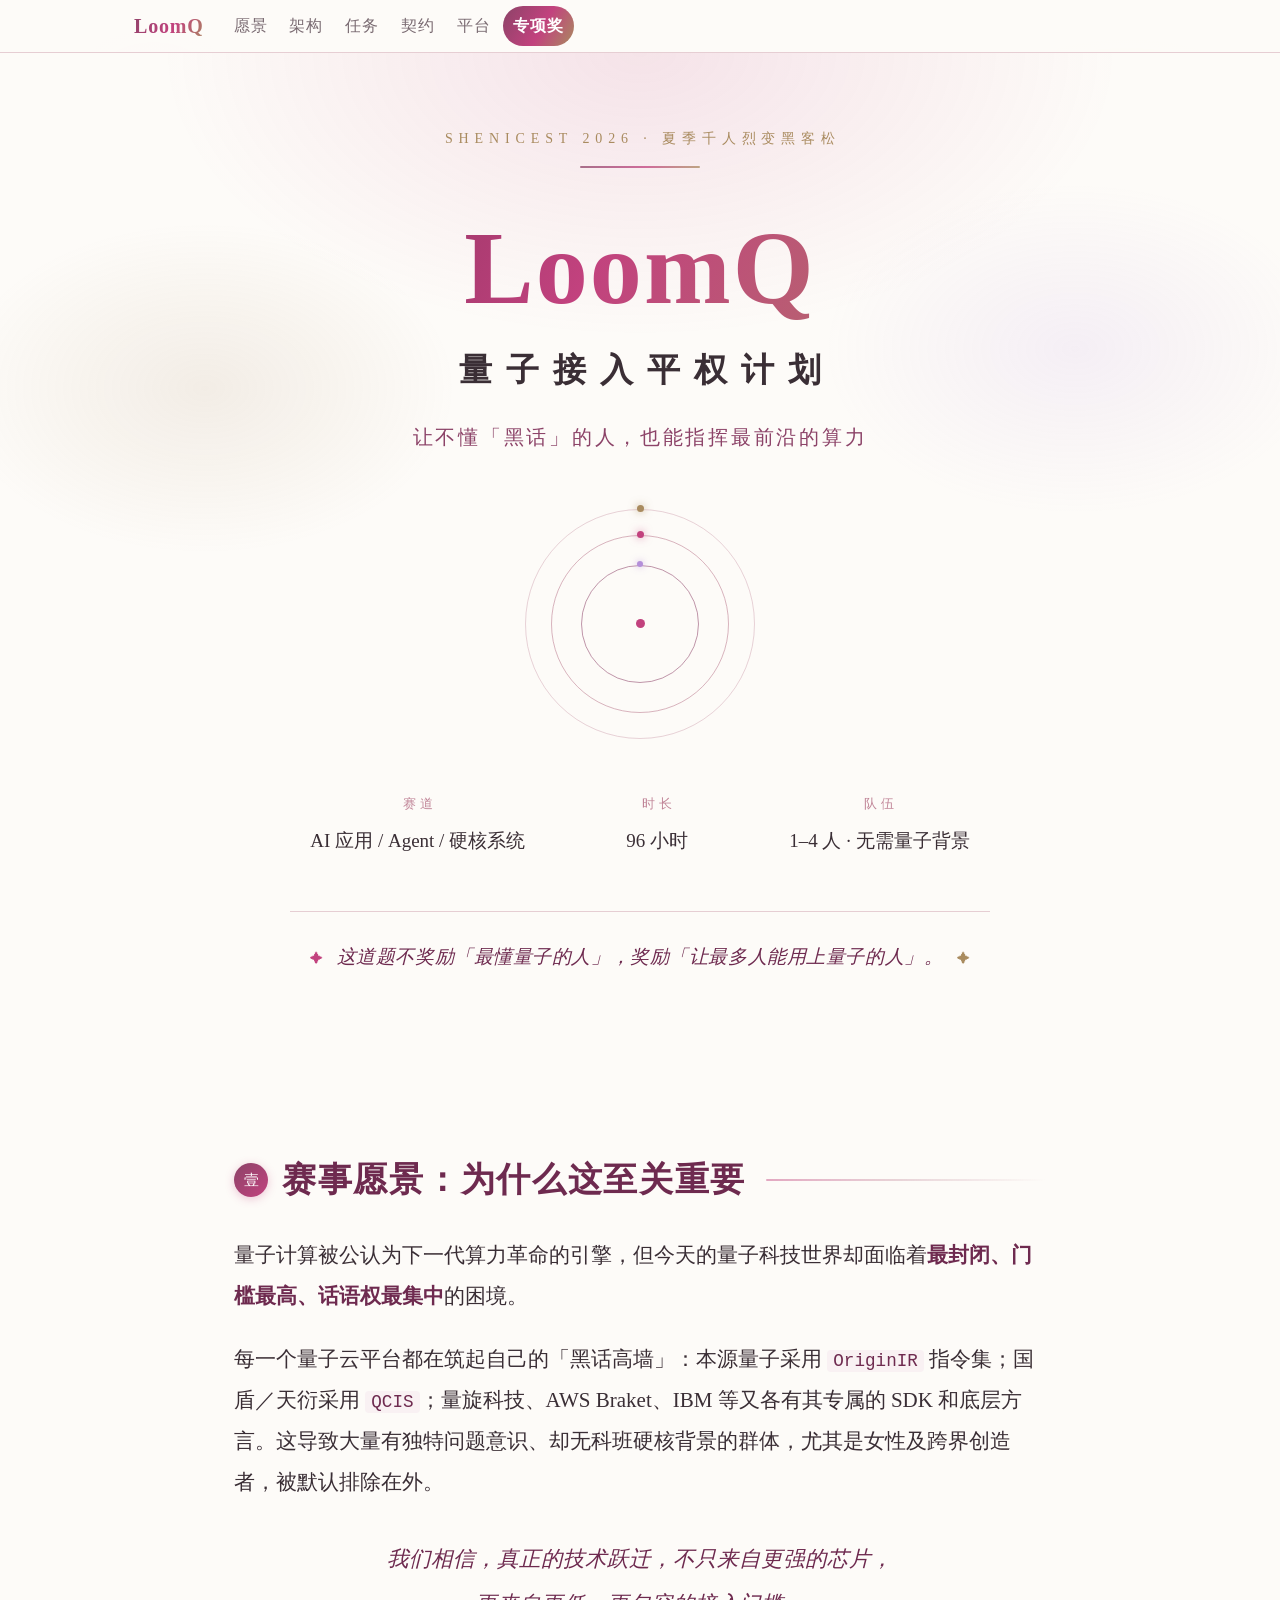
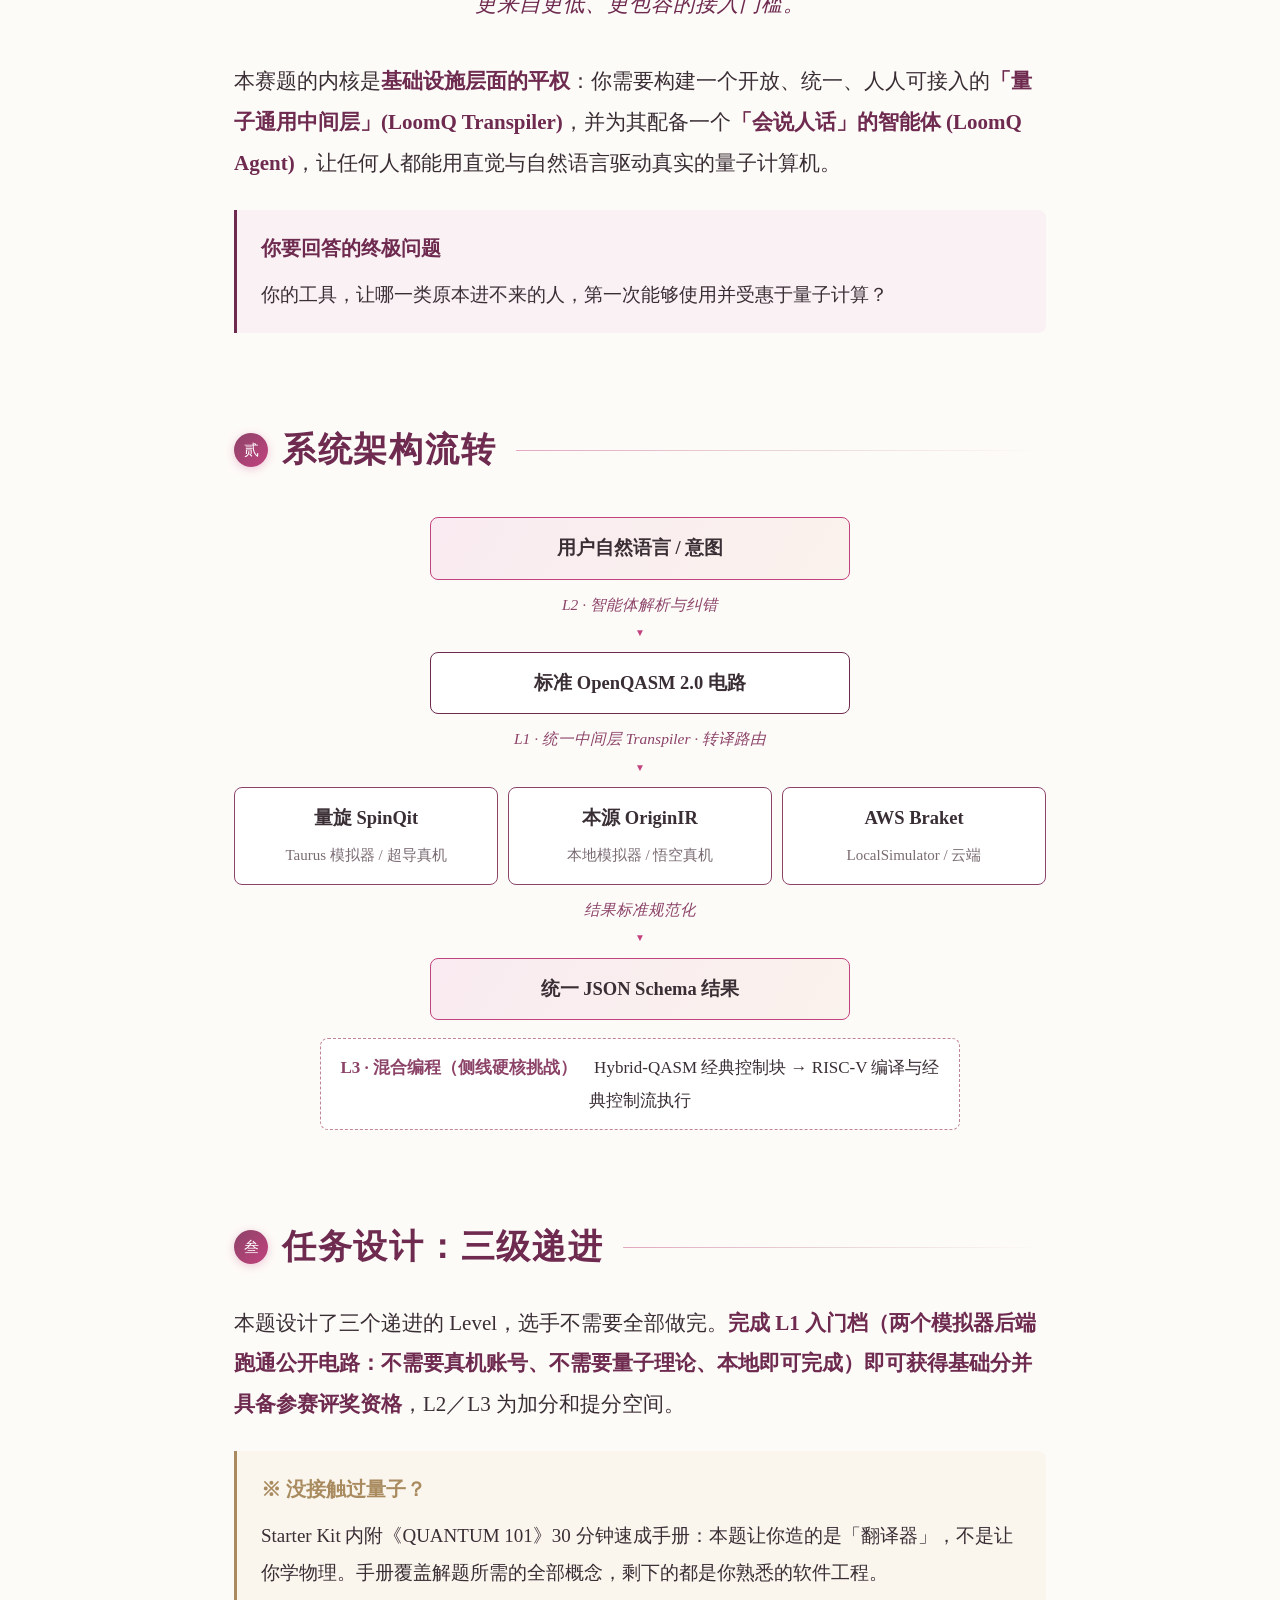
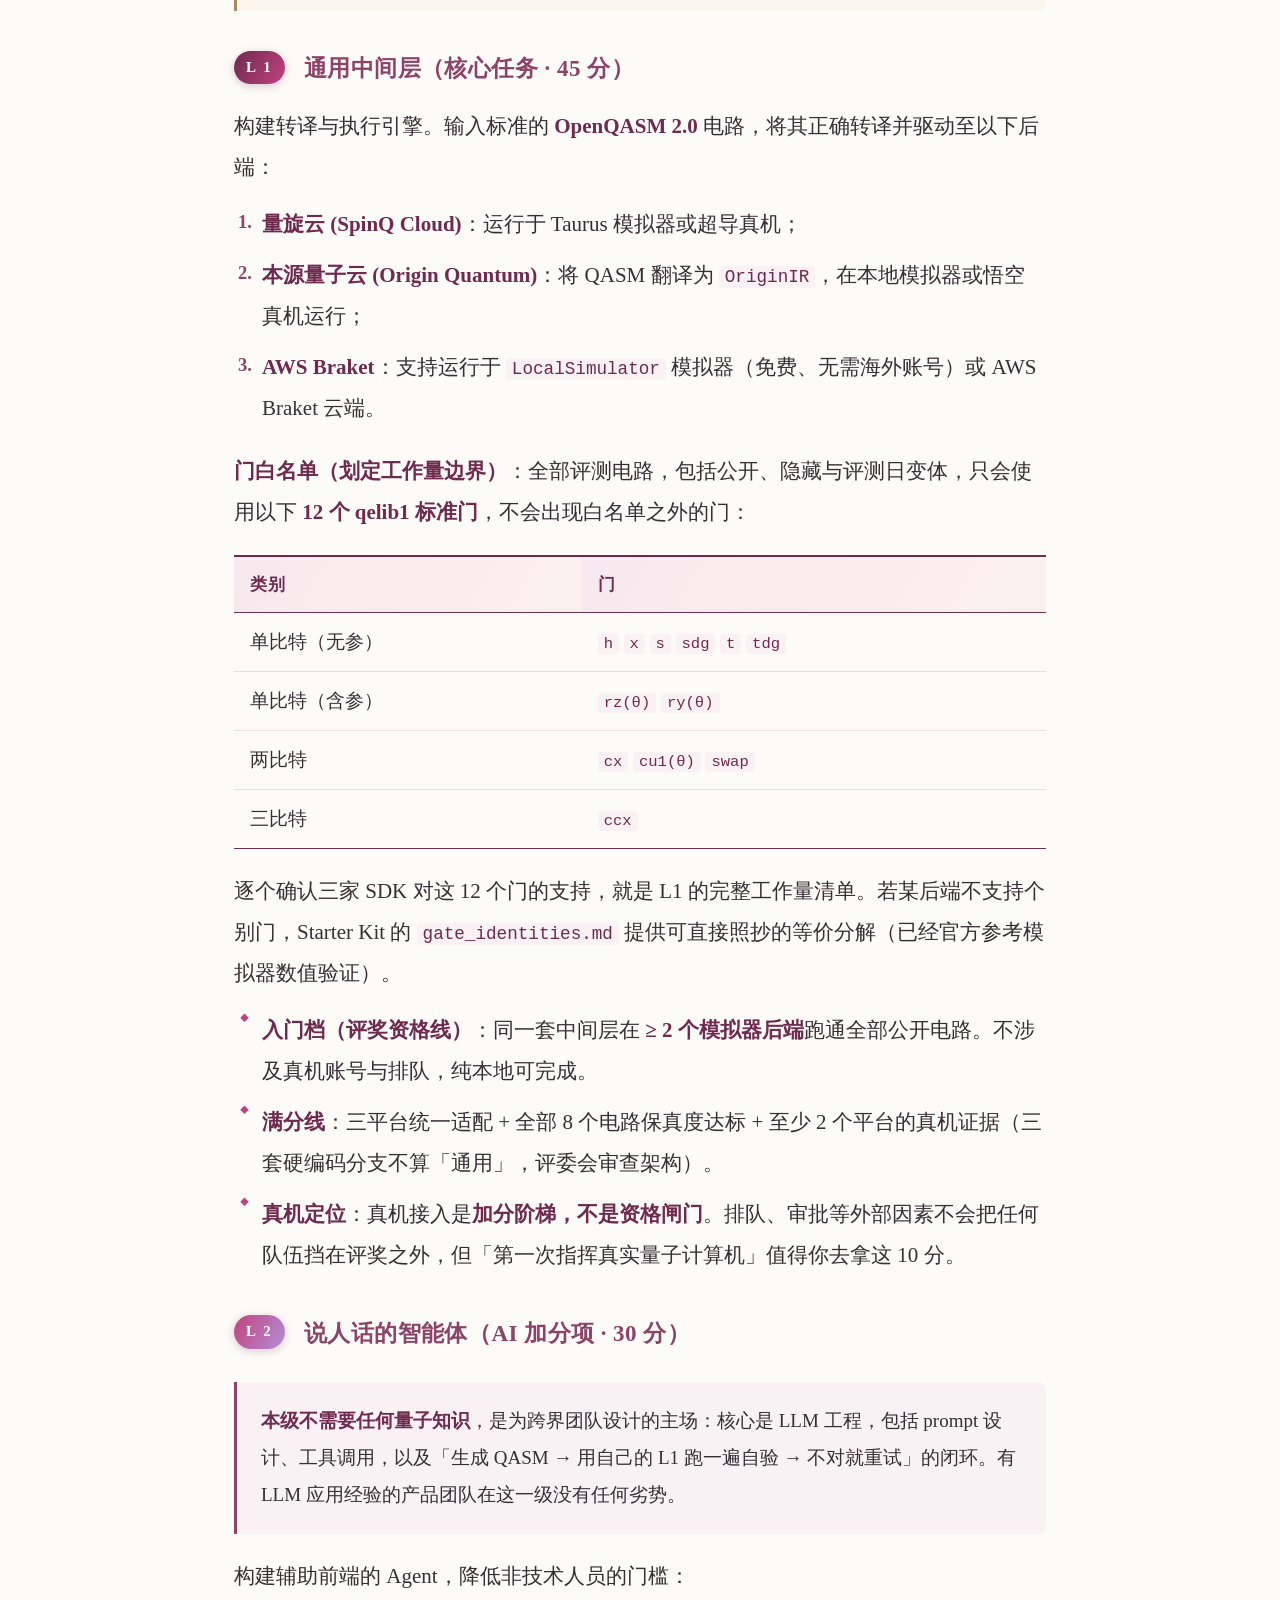
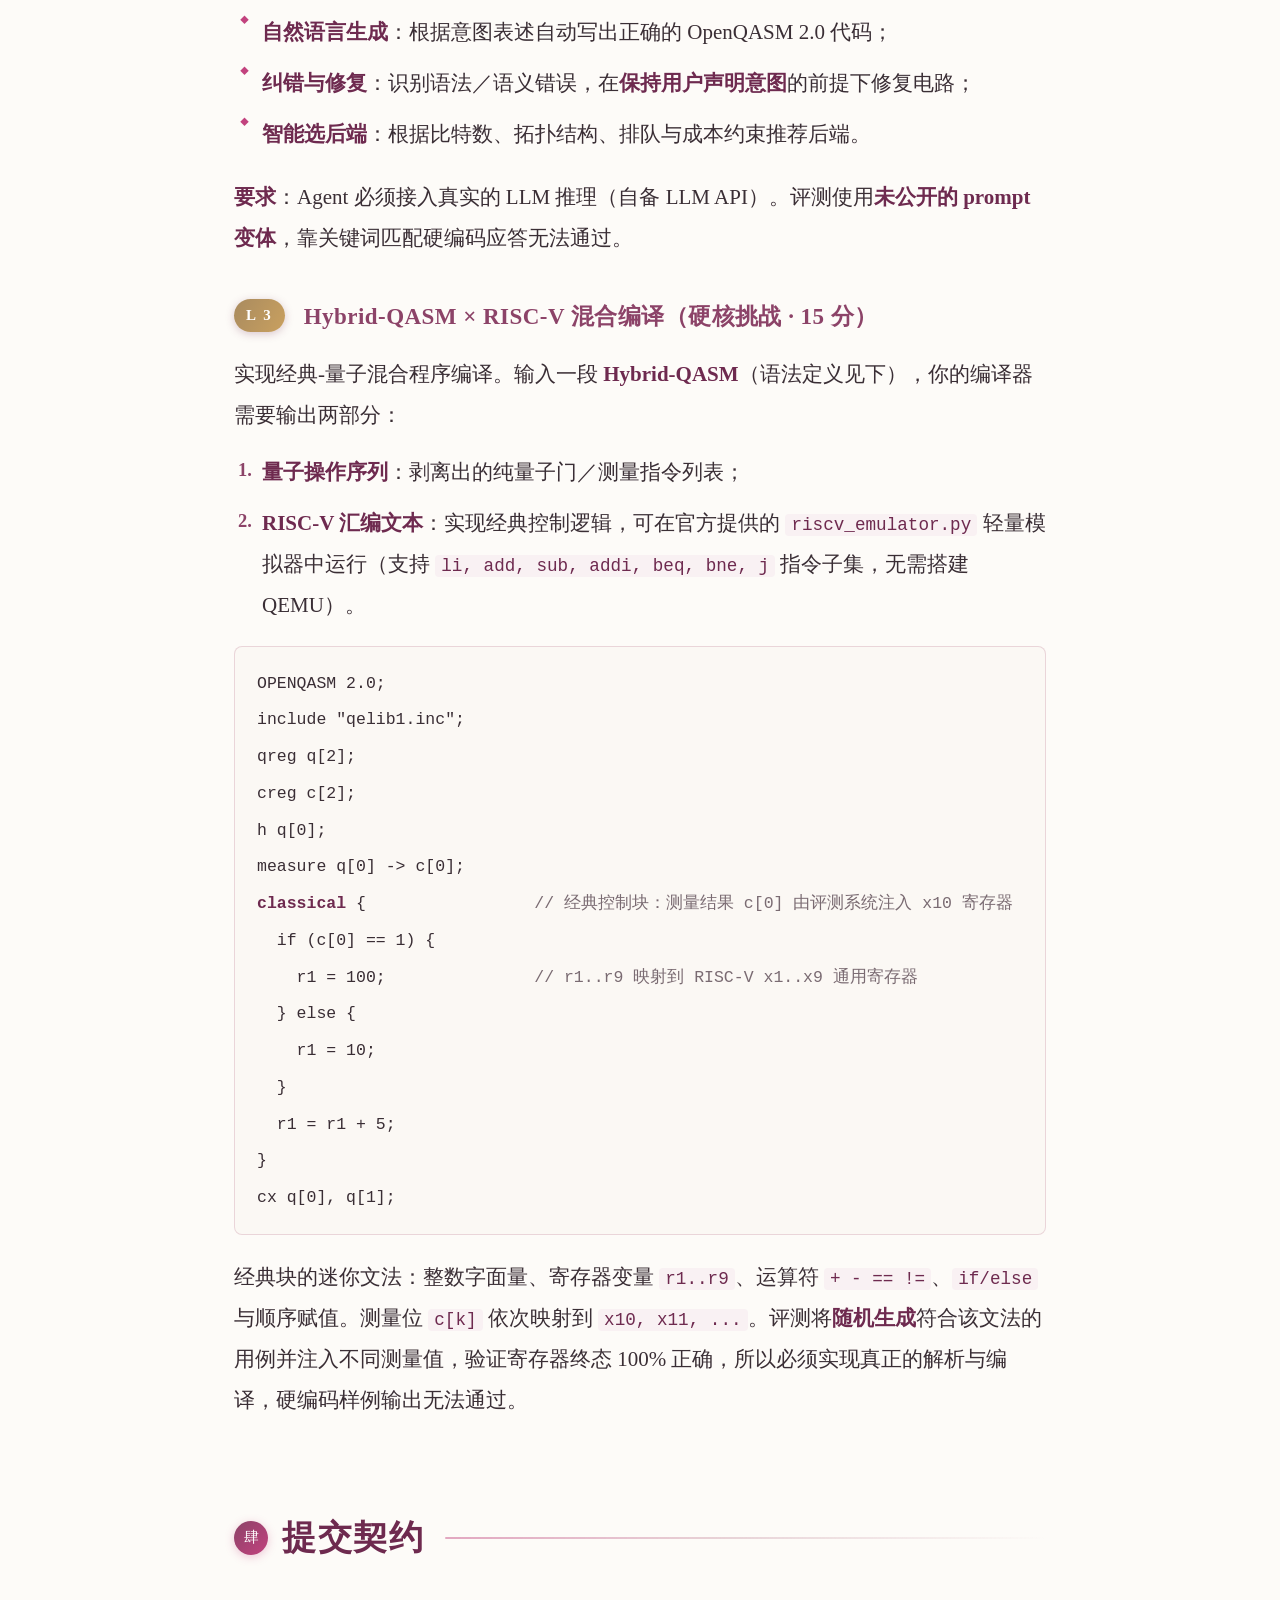
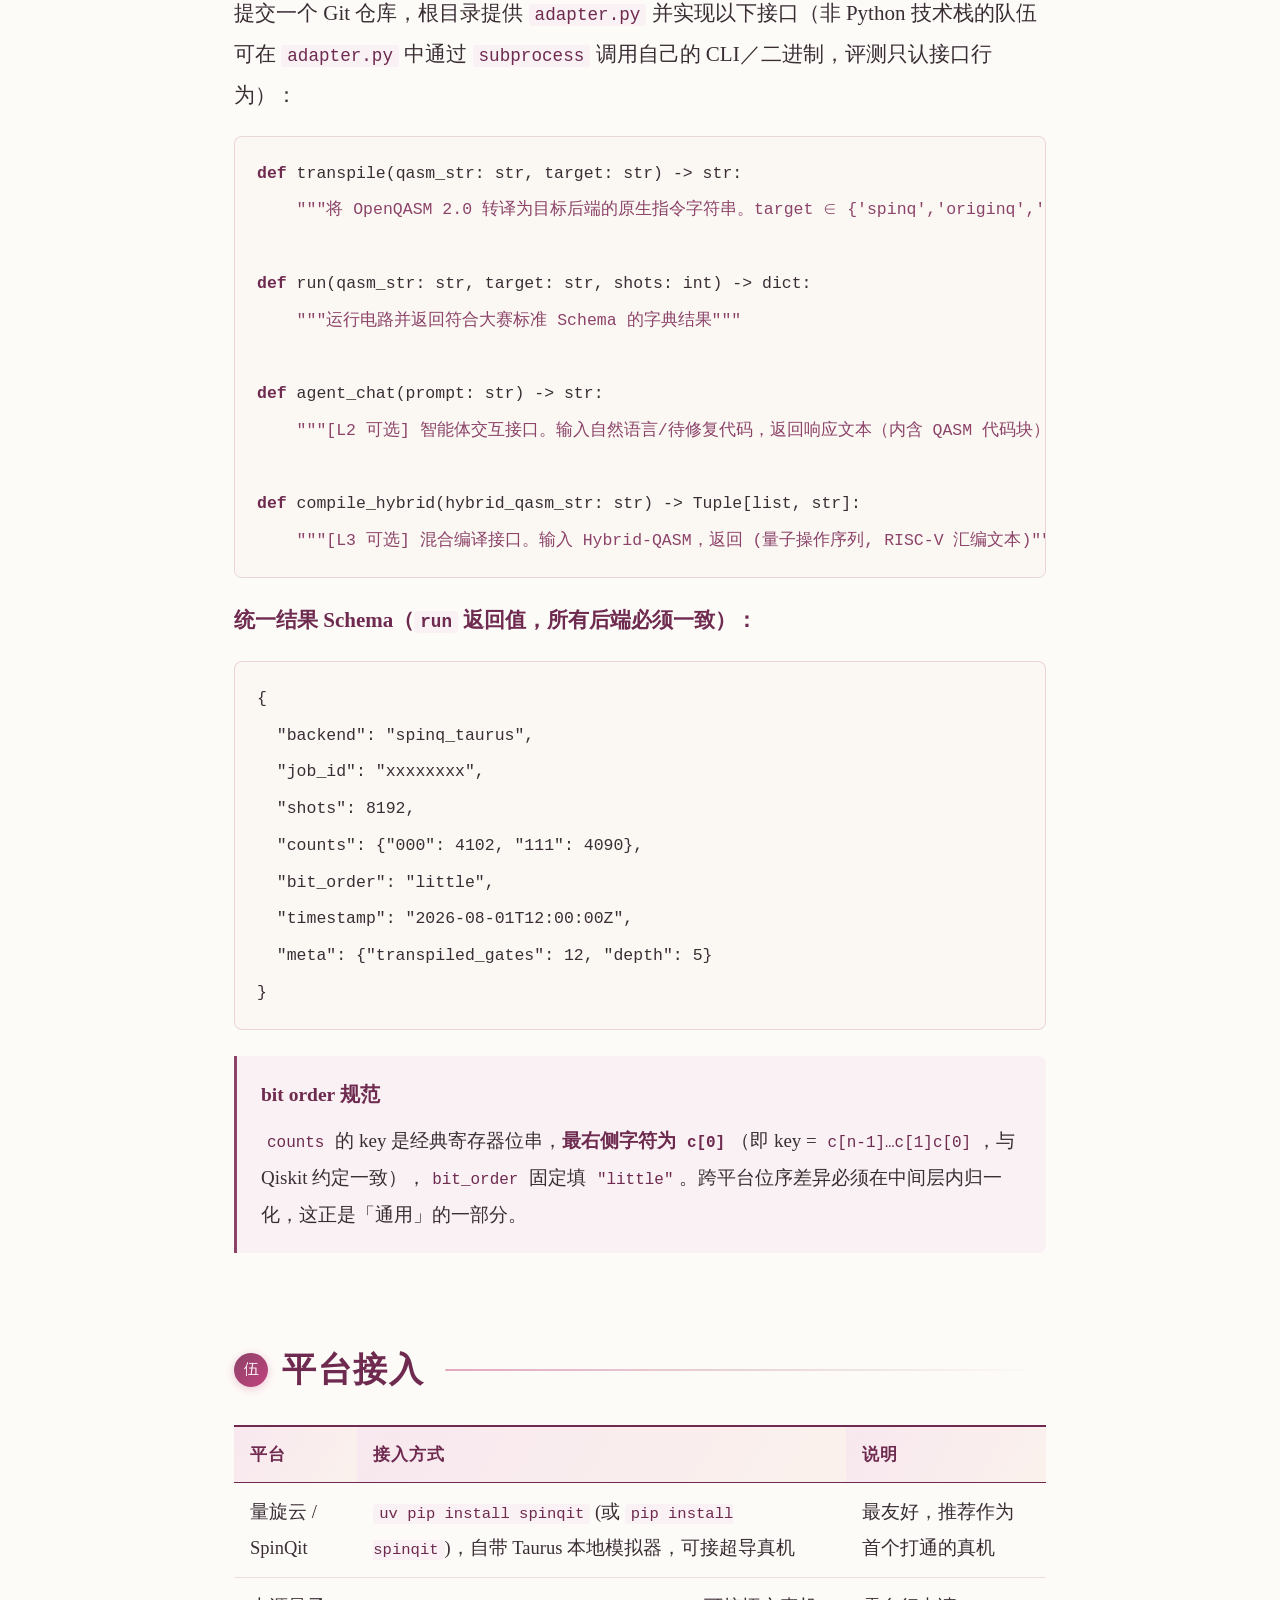
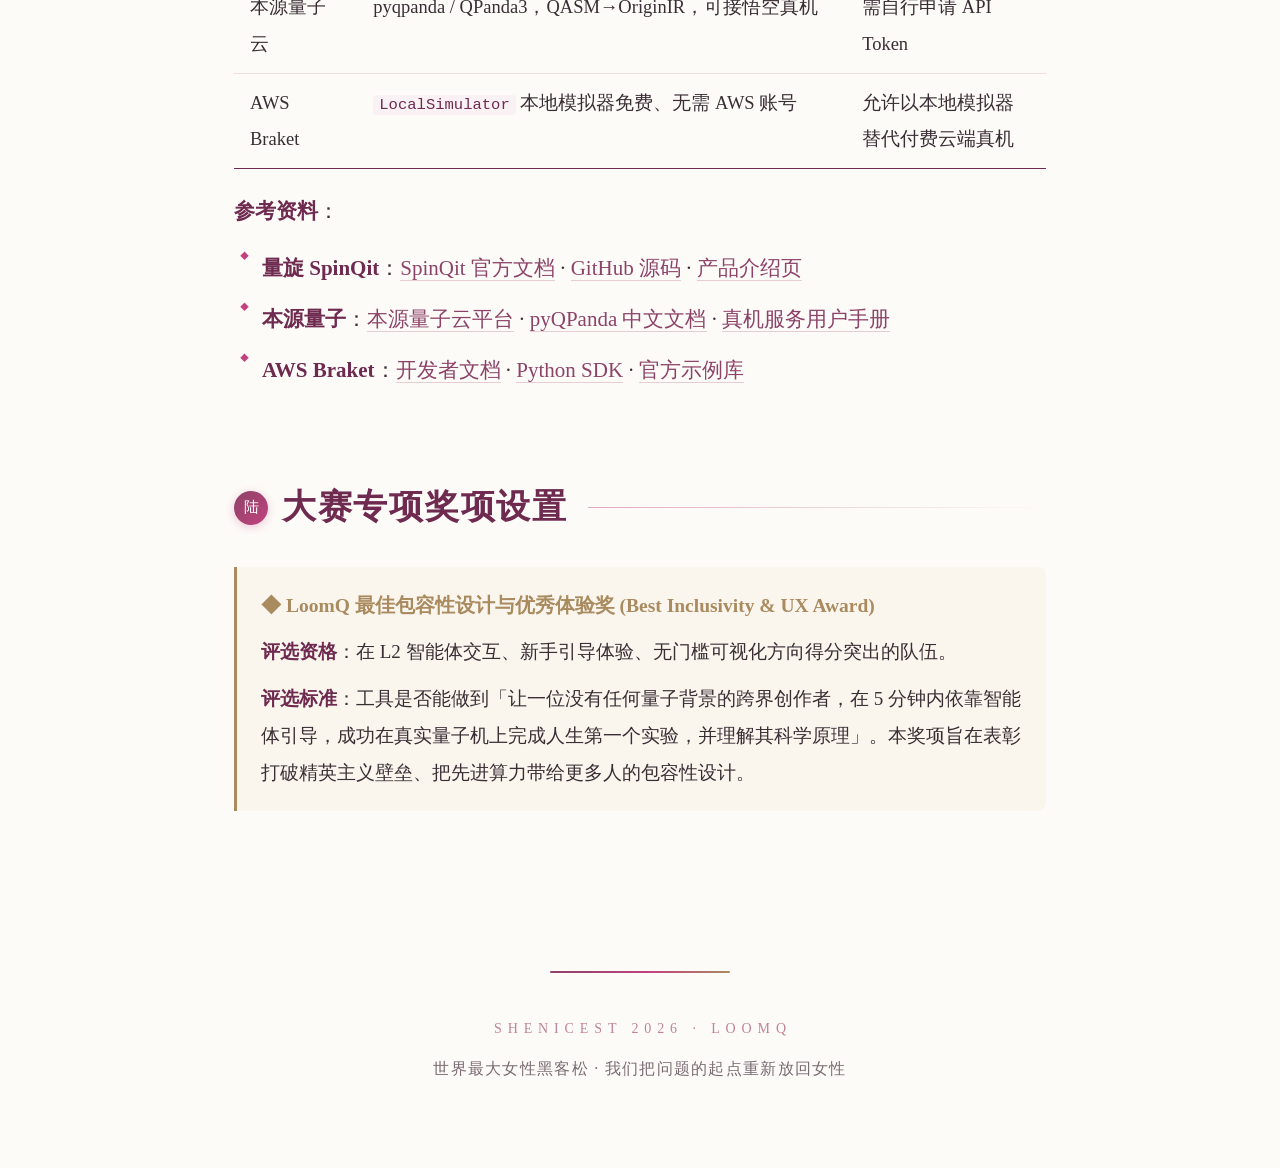
==== LoomQ-赛题.html @ de99be7e "Release LoomQ-织码女巫-2026" ====
<!DOCTYPE html>
<html lang="zh-CN">
<head>
<meta charset="UTF-8">
<meta name="viewport" content="width=device-width, initial-scale=1.0">
<title>LoomQ · 量子接入平权计划 — SheNicest 2026 赛题</title>
<meta name="description" content="让不懂「黑话」的人，也能指挥最前沿的算力。SheNicest 2026 夏季千人烈变黑客松正式赛题。">
<style>
/* ============ 色板与基础 ============ */
:root{
  --plum:#6E2A4F; --plum2:#8C4368; --rose:#C08497; --rose-soft:#E3C6CE;
  --fuchsia:#C2427E; --peach:#F6C6B4; --lav:#B48FD9;
  --grad:linear-gradient(120deg,#8C4368,#C2427E 55%,#A98B5F);
  --blush:#F9F1F3; --cream:#FBF8F4; --paper:#FDFBF8;
  --ink:#3A2E35; --ink-soft:#7A6B72; --gold:#A98B5F;
  --hairline:rgba(192,132,151,.38);
  --serif-display:"Didot","Bodoni 72","Songti SC","STSong","SimSun",serif;
  --serif-body:"Songti SC","STSong","Source Han Serif SC","Noto Serif SC","SimSun",serif;
  --mono:"Menlo","SF Mono","Consolas",monospace;
}
*{margin:0;padding:0;box-sizing:border-box}
body::before{
  content:"";position:fixed;inset:0;z-index:-1;pointer-events:none;
  background:
    radial-gradient(42% 34% at 12% 8%, rgba(194,66,126,.07), transparent 70%),
    radial-gradient(38% 30% at 88% 14%, rgba(169,139,95,.09), transparent 70%),
    radial-gradient(46% 36% at 86% 80%, rgba(192,132,151,.10), transparent 70%),
    radial-gradient(40% 32% at 8% 88%, rgba(180,143,217,.07), transparent 70%);
}
html{scroll-behavior:smooth;scroll-padding-top:72px}
body{
  background:var(--paper); color:var(--ink);
  font-family:var(--serif-body); font-size:21px; line-height:1.95;
  -webkit-font-smoothing:antialiased;
}
::selection{background:var(--rose-soft);color:var(--plum)}
a{color:var(--plum2);text-decoration:none}
main a{border-bottom:1px solid var(--hairline);transition:color .2s,border-color .2s}
main a:hover{color:var(--fuchsia);border-bottom-color:var(--fuchsia)}
strong{color:var(--plum);font-weight:700}
em{font-style:normal;color:var(--plum2)}

/* ============ 顶部导航 ============ */
.nav{
  position:sticky;top:0;z-index:50;
  background:rgba(253,251,248,.94);
  border-bottom:1px solid var(--hairline);
}
.nav-inner{
  max-width:1060px;margin:0 auto;padding:0 24px;
  display:flex;align-items:center;gap:20px;height:52px;
}
.nav-logo{
  font-family:var(--serif-display);font-weight:700;
  font-size:20px;color:var(--plum);letter-spacing:.04em;flex:none;
  background:var(--grad);-webkit-background-clip:text;background-clip:text;-webkit-text-fill-color:transparent;
}
.nav-links{
  display:flex;gap:2px;overflow-x:auto;scrollbar-width:none;
  -webkit-overflow-scrolling:touch;min-width:0;
}
.nav-links::-webkit-scrollbar{display:none}
.nav-links a{
  flex:none;font-size:16px;color:var(--ink-soft);
  padding:4px 10px;border-radius:99px;letter-spacing:.06em;
  transition:color .25s,background .25s;
}
.nav-links a:hover{color:var(--plum)}
.nav-links a.active{background:var(--grad);color:#fff;font-weight:700}

/* ============ Hero ============ */
.hero{
  text-align:center;
  padding:72px 24px 64px;
  background:
    radial-gradient(ellipse 52% 40% at 50% 0%, rgba(194,66,126,.13), transparent 72%),
    radial-gradient(ellipse 28% 24% at 16% 34%, rgba(169,139,95,.12), transparent 70%),
    radial-gradient(ellipse 28% 24% at 84% 30%, rgba(180,143,217,.11), transparent 70%),
    var(--paper);
}
.eyebrow{
  font-size:14px;letter-spacing:.42em;color:var(--gold);
  text-indent:.42em;
}
.hero-rule{width:120px;height:2px;border-radius:2px;background:var(--grad);margin:14px auto 0;opacity:.75}
.hero h1{
  margin-top:48px;
  font-family:var(--serif-display);
  font-size:clamp(64px,11vw,104px);
  font-weight:700;color:var(--plum);
  letter-spacing:.02em;line-height:1;
  background:linear-gradient(115deg,var(--plum) 8%,var(--fuchsia) 46%,var(--gold) 96%);
  -webkit-background-clip:text;background-clip:text;-webkit-text-fill-color:transparent;
}
.hero-cn{
  margin-top:18px;
  font-size:clamp(25px,5vw,33px);font-weight:700;
  letter-spacing:.42em;text-indent:.42em;color:var(--ink);
}
.hero-tagline{
  margin-top:16px;font-size:19.5px;letter-spacing:.14em;
  color:var(--plum2);
}

/* 轨道纹样 */
.orbital{position:relative;width:230px;height:230px;margin:52px auto 0}
.ring{position:absolute;inset:0;border-radius:50%;border:1px solid}
.ring-1{border-color:rgba(192,132,151,.35)}
.ring-2{inset:26px;border-color:rgba(192,132,151,.6)}
.ring-3{inset:56px;border-color:rgba(140,67,104,.55)}
.core{
  position:absolute;top:50%;left:50%;width:9px;height:9px;margin:-4.5px;
  border-radius:50%;background:var(--fuchsia);
  animation:pulse 3.6s ease-in-out infinite;
}
@keyframes pulse{
  0%,100%{box-shadow:0 0 10px rgba(194,66,126,.45)}
  50%{box-shadow:0 0 26px rgba(194,66,126,.85)}
}
.orbit{position:absolute;inset:0;animation:spin 48s linear infinite}
.orbit-2{inset:26px;animation-duration:34s;animation-direction:reverse}
.orbit-3{inset:56px;animation-duration:22s}
.dot{position:absolute;border-radius:50%}
.orbit .dot{top:-3.5px;left:50%;width:7px;height:7px;margin-left:-3.5px;background:var(--gold);box-shadow:0 0 8px rgba(169,139,95,.7)}
.orbit-2 .dot{background:var(--fuchsia);box-shadow:0 0 8px rgba(194,66,126,.6)}
.orbit-3 .dot{width:6px;height:6px;background:var(--lav);box-shadow:0 0 7px rgba(180,143,217,.7)}
@keyframes spin{to{transform:rotate(360deg)}}

.hero-meta{
  display:flex;justify-content:center;gap:clamp(28px,7vw,72px);
  margin-top:52px;flex-wrap:wrap;
}
.hero-meta div{min-width:120px}
.hero-meta dt{font-size:13px;letter-spacing:.32em;text-indent:.32em;color:var(--rose)}
.hero-meta dd{margin-top:6px;font-size:19px;color:var(--ink)}
.hero-quote{
  margin:52px auto 0;max-width:700px;
  padding-top:26px;border-top:1px solid var(--hairline);
  font-size:19px;color:var(--plum);font-style:italic;letter-spacing:.03em;
}
.hero-quote::before{content:"✦　";color:var(--fuchsia);font-style:normal;font-size:13px}
.hero-quote::after{content:"　✦";color:var(--gold);font-style:normal;font-size:13px}

/* ============ 版心与章节 ============ */
.page{max-width:860px;margin:0 auto;padding:24px 24px 96px}
section{margin-top:84px}
.sec-head{display:flex;align-items:center;gap:14px}
.sec-num{
  font-family:var(--serif-display);font-size:15px;color:#fff;
  flex:none;width:34px;height:34px;border-radius:50%;
  display:inline-flex;align-items:center;justify-content:center;
  background:linear-gradient(135deg,var(--plum2),var(--fuchsia));
  box-shadow:0 2px 10px rgba(194,66,126,.28);
}
.sec-head h2{
  font-family:var(--serif-display);font-size:clamp(28px,5.5vw,34px);
  font-weight:700;color:var(--plum);letter-spacing:.05em;
}
.sec-head::after{
  content:"";flex:1;height:1.5px;border-radius:2px;
  background:linear-gradient(90deg,rgba(194,66,126,.45),rgba(192,132,151,.35) 45%,transparent);
  align-self:center;margin-left:6px;
}
section > p{margin-top:22px}
h3{
  margin-top:36px;font-size:23px;color:var(--plum2);
  display:flex;align-items:center;gap:9px;letter-spacing:.02em;
}
h3 .diamond{color:var(--rose);font-size:11px;flex:none}
h3 + p{margin-top:14px}

ul,ol{margin-top:16px;padding-left:2px;list-style:none}
li{position:relative;padding-left:26px;margin-top:10px}
ul li::before{
  content:"◆";position:absolute;left:4px;top:0;
  font-size:9px;color:var(--fuchsia);
}
ol{counter-reset:n}
ol li{counter-increment:n}
ol li::before{
  content:counter(n) ".";position:absolute;left:2px;top:0;
  font-weight:700;color:var(--plum2);font-size:18.5px;
}

.epigraph{
  margin:34px auto;max-width:520px;text-align:center;
  color:var(--plum);font-style:italic;font-size:21.5px;line-height:2.1;
}

/* ============ 组件 ============ */
.callout{
  margin-top:26px;background:var(--blush);
  border-left:3px solid var(--plum);
  border-radius:0 8px 8px 0;
  padding:20px 24px;font-size:19px;
}
.callout.gold{border-left-color:var(--gold);background:#FAF6EE}
.callout.plum2{border-left-color:var(--plum2)}
.callout-title{font-weight:700;color:var(--plum);margin-bottom:8px;font-size:19.5px}
.callout.gold .callout-title{color:var(--gold)}

.tag{
  display:inline-block;background:linear-gradient(120deg,var(--plum),var(--fuchsia));color:#fff;box-shadow:0 2px 8px rgba(110,42,79,.25);
  font-size:15px;font-weight:700;letter-spacing:.14em;
  padding:2px 12px;border-radius:99px;transform:translateY(-2px);
  margin-right:10px;
}
.tag.t2{background:linear-gradient(120deg,var(--fuchsia),var(--lav))}
.tag.t3{background:linear-gradient(120deg,var(--gold),#C9A05F)}

code{
  font-family:var(--mono);font-size:.84em;
  background:var(--blush);color:var(--plum);
  padding:1px 6px;border-radius:4px;
}
pre{
  margin-top:20px;background:var(--cream);
  border:1px solid rgba(192,132,151,.3);border-radius:8px;
  padding:18px 22px;overflow-x:auto;line-height:1.75;
}
pre code{background:none;padding:0;font-size:16.5px;color:var(--ink)}
pre .cm{color:var(--ink-soft)}
pre .kw{color:var(--plum);font-weight:700}
pre .st{color:var(--plum2)}

.tbl-wrap{margin-top:22px;overflow-x:auto}
table{border-collapse:collapse;width:100%;min-width:440px;font-size:18.5px}
th{
  background:linear-gradient(120deg,#F8E8EF,#FAF1EC);color:var(--plum);text-align:left;
  font-size:17px;letter-spacing:.06em;
  padding:11px 16px;
  border-top:2px solid var(--plum);border-bottom:1px solid var(--plum);
}
td{padding:11px 16px;border-bottom:1px solid rgba(192,132,151,.25);vertical-align:top}
tr:last-child td{border-bottom:1px solid var(--plum)}
tbody tr:hover td,table tr:hover td{background:rgba(194,66,126,.045)}
td.num{text-align:right;font-variant-numeric:tabular-nums;white-space:nowrap}
th.num{text-align:right}

.formula{
  margin:26px auto 0;text-align:center;
  font-family:"Baskerville","Times New Roman",var(--serif-body);
  font-size:20.5px;color:var(--ink);font-style:italic;
  letter-spacing:.02em;
}

/* ============ 架构图 ============ */
.arch{margin-top:34px;display:flex;flex-direction:column;align-items:center;gap:0}
.abox{
  width:min(420px,100%);text-align:center;
  border:1px solid var(--plum);border-radius:8px;
  padding:12px 16px;font-size:18.5px;font-weight:700;color:var(--ink);
  background:#fff;
}
.abox.fill{background:linear-gradient(120deg,#F9EBF1,#FAF2EC);border-color:var(--fuchsia)}
.arrow{
  padding:10px 0;text-align:center;
  font-size:15.5px;color:var(--plum2);font-style:italic;
}
.arrow::after{content:"▼";display:block;color:var(--fuchsia);font-size:10px;margin-top:3px;font-style:normal}
.arch-row{display:flex;gap:10px;width:100%;justify-content:center;flex-wrap:wrap}
.arch-row .abox{flex:1;min-width:170px;width:auto;border-color:var(--plum2);font-weight:400}
.arch-row .abox b{display:block;font-weight:700}
.arch-row .abox small{color:var(--ink-soft);font-size:15px}
.abox.dashed{
  width:min(640px,100%);margin-top:18px;
  border:1px dashed var(--rose);font-weight:400;font-size:17px;
}
.abox.dashed b{color:var(--plum2)}

/* ============ 页脚 ============ */
footer{
  text-align:center;padding:64px 24px 84px;
  border-top:none;
}
footer::before{
  content:"";display:block;width:180px;height:2.5px;border-radius:3px;
  background:var(--grad);margin:0 auto 42px;
}
footer .eyebrow{color:var(--rose)}
footer p{margin-top:10px;font-size:16px;color:var(--ink-soft);letter-spacing:.08em}

/* ============ 滚动淡入 ============ */
.reveal{opacity:0;transform:translateY(14px);transition:opacity .7s ease,transform .7s ease}
.reveal.in{opacity:1;transform:none}

@media (prefers-reduced-motion:reduce){
  .orbit,.orbit-2,.orbit-3{animation:none}
  .reveal{opacity:1;transform:none;transition:none}
  html{scroll-behavior:auto}
}
@media (max-width:560px){
  body{font-size:19.5px}
  .hero{padding:52px 20px 48px}
  .orbital{width:180px;height:180px}
  .ring-2{inset:20px}.ring-3{inset:44px}
  .orbit-2{inset:20px}.orbit-3{inset:44px}
  .page{padding:8px 20px 72px}
  section{margin-top:64px}
  .callout{padding:16px 18px}
  th,td{padding:9px 12px}
}
</style>
</head>
<body>

<nav class="nav">
  <div class="nav-inner">
    <span class="nav-logo">LoomQ</span>
    <div class="nav-links" id="navLinks">
      <a href="#vision">愿景</a>
      <a href="#arch">架构</a>
      <a href="#tasks">任务</a>
      <a href="#contract">契约</a>
      <a href="#support">平台</a>
      <a href="#award">专项奖</a>
    </div>
  </div>
</nav>

<header class="hero">
  <p class="eyebrow">SHENICEST 2026 · 夏季千人烈变黑客松</p>
  <div class="hero-rule"></div>
  <h1>LoomQ</h1>
  <p class="hero-cn">量子接入平权计划</p>
  <p class="hero-tagline">让不懂「黑话」的人，也能指挥最前沿的算力</p>

  <div class="orbital" aria-hidden="true">
    <div class="ring ring-1"></div>
    <div class="ring ring-2"></div>
    <div class="ring ring-3"></div>
    <div class="orbit"><span class="dot"></span></div>
    <div class="orbit orbit-2"><span class="dot"></span></div>
    <div class="orbit orbit-3"><span class="dot"></span></div>
    <div class="core"></div>
  </div>

  <dl class="hero-meta">
    <div><dt>赛道</dt><dd>AI 应用 / Agent / 硬核系统</dd></div>
    <div><dt>时长</dt><dd>96 小时</dd></div>
    <div><dt>队伍</dt><dd>1–4 人 · 无需量子背景</dd></div>
  </dl>

  <p class="hero-quote">这道题不奖励「最懂量子的人」，奖励「让最多人能用上量子的人」。</p>
</header>

<main class="page">

<!-- 一、愿景 -->
<section id="vision" class="reveal">
  <div class="sec-head"><span class="sec-num">壹</span><h2>赛事愿景：为什么这至关重要</h2></div>
  <p>量子计算被公认为下一代算力革命的引擎，但今天的量子科技世界却面临着<strong>最封闭、门槛最高、话语权最集中</strong>的困境。</p>
  <p>每一个量子云平台都在筑起自己的「黑话高墙」：本源量子采用 <code>OriginIR</code> 指令集；国盾／天衍采用 <code>QCIS</code>；量旋科技、AWS Braket、IBM 等又各有其专属的 SDK 和底层方言。这导致大量有独特问题意识、却无科班硬核背景的群体，尤其是女性及跨界创造者，被默认排除在外。</p>
  <p class="epigraph">我们相信，真正的技术跃迁，不只来自更强的芯片，<br>更来自更低、更包容的接入门槛。</p>
  <p>本赛题的内核是<strong>基础设施层面的平权</strong>：你需要构建一个开放、统一、人人可接入的<strong>「量子通用中间层」(LoomQ Transpiler)</strong>，并为其配备一个<strong>「会说人话」的智能体 (LoomQ Agent)</strong>，让任何人都能用直觉与自然语言驱动真实的量子计算机。</p>
  <div class="callout">
    <p class="callout-title">你要回答的终极问题</p>
    <p>你的工具，让哪一类原本进不来的人，第一次能够使用并受惠于量子计算？</p>
  </div>
</section>

<!-- 二、架构 -->
<section id="arch" class="reveal">
  <div class="sec-head"><span class="sec-num">贰</span><h2>系统架构流转</h2></div>
  <div class="arch">
    <div class="abox fill">用户自然语言 / 意图</div>
    <div class="arrow">L2 · 智能体解析与纠错</div>
    <div class="abox">标准 OpenQASM 2.0 电路</div>
    <div class="arrow">L1 · 统一中间层 Transpiler · 转译路由</div>
    <div class="arch-row">
      <div class="abox"><b>量旋 SpinQit</b><small>Taurus 模拟器 / 超导真机</small></div>
      <div class="abox"><b>本源 OriginIR</b><small>本地模拟器 / 悟空真机</small></div>
      <div class="abox"><b>AWS Braket</b><small>LocalSimulator / 云端</small></div>
    </div>
    <div class="arrow">结果标准规范化</div>
    <div class="abox fill">统一 JSON Schema 结果</div>
    <div class="abox dashed"><b>L3 · 混合编程（侧线硬核挑战）</b>　Hybrid-QASM 经典控制块 → RISC-V 编译与经典控制流执行</div>
  </div>
</section>

<!-- 三、任务 -->
<section id="tasks" class="reveal">
  <div class="sec-head"><span class="sec-num">叁</span><h2>任务设计：三级递进</h2></div>
  <p>本题设计了三个递进的 Level，选手不需要全部做完。<strong>完成 L1 入门档（两个模拟器后端跑通公开电路：不需要真机账号、不需要量子理论、本地即可完成）即可获得基础分并具备参赛评奖资格</strong>，L2／L3 为加分和提分空间。</p>
  <div class="callout gold">
    <p class="callout-title">※ 没接触过量子？</p>
    <p>Starter Kit 内附《QUANTUM 101》30 分钟速成手册：本题让你造的是「翻译器」，不是让你学物理。手册覆盖解题所需的全部概念，剩下的都是你熟悉的软件工程。</p>
  </div>

  <h3><span class="tag">L 1</span>通用中间层（核心任务 · 45 分）</h3>
  <p>构建转译与执行引擎。输入标准的 <strong>OpenQASM 2.0</strong> 电路，将其正确转译并驱动至以下后端：</p>
  <ol>
    <li><strong>量旋云 (SpinQ Cloud)</strong>：运行于 Taurus 模拟器或超导真机；</li>
    <li><strong>本源量子云 (Origin Quantum)</strong>：将 QASM 翻译为 <code>OriginIR</code>，在本地模拟器或悟空真机运行；</li>
    <li><strong>AWS Braket</strong>：支持运行于 <code>LocalSimulator</code> 模拟器（免费、无需海外账号）或 AWS Braket 云端。</li>
  </ol>
  <p><strong>门白名单（划定工作量边界）</strong>：全部评测电路，包括公开、隐藏与评测日变体，只会使用以下 <strong>12 个 qelib1 标准门</strong>，不会出现白名单之外的门：</p>
  <div class="tbl-wrap"><table>
    <tr><th>类别</th><th>门</th></tr>
    <tr><td>单比特（无参）</td><td><code>h</code> <code>x</code> <code>s</code> <code>sdg</code> <code>t</code> <code>tdg</code></td></tr>
    <tr><td>单比特（含参）</td><td><code>rz(θ)</code> <code>ry(θ)</code></td></tr>
    <tr><td>两比特</td><td><code>cx</code> <code>cu1(θ)</code> <code>swap</code></td></tr>
    <tr><td>三比特</td><td><code>ccx</code></td></tr>
  </table></div>
  <p>逐个确认三家 SDK 对这 12 个门的支持，就是 L1 的完整工作量清单。若某后端不支持个别门，Starter Kit 的 <code>gate_identities.md</code> 提供可直接照抄的等价分解（已经官方参考模拟器数值验证）。</p>
  <ul>
    <li><strong>入门档（评奖资格线）</strong>：同一套中间层在 <strong>≥ 2 个模拟器后端</strong>跑通全部公开电路。不涉及真机账号与排队，纯本地可完成。</li>
    <li><strong>满分线</strong>：三平台统一适配 + 全部 8 个电路保真度达标 + 至少 2 个平台的真机证据（三套硬编码分支不算「通用」，评委会审查架构）。</li>
    <li><strong>真机定位</strong>：真机接入是<strong>加分阶梯，不是资格闸门</strong>。排队、审批等外部因素不会把任何队伍挡在评奖之外，但「第一次指挥真实量子计算机」值得你去拿这 10 分。</li>
  </ul>

  <h3><span class="tag t2">L 2</span>说人话的智能体（AI 加分项 · 30 分）</h3>
  <div class="callout plum2">
    <p><strong>本级不需要任何量子知识</strong>，是为跨界团队设计的主场：核心是 LLM 工程，包括 prompt 设计、工具调用，以及「生成 QASM → 用自己的 L1 跑一遍自验 → 不对就重试」的闭环。有 LLM 应用经验的产品团队在这一级没有任何劣势。</p>
  </div>
  <p>构建辅助前端的 Agent，降低非技术人员的门槛：</p>
  <ul>
    <li><strong>自然语言生成</strong>：根据意图表述自动写出正确的 OpenQASM 2.0 代码；</li>
    <li><strong>纠错与修复</strong>：识别语法／语义错误，在<strong>保持用户声明意图</strong>的前提下修复电路；</li>
    <li><strong>智能选后端</strong>：根据比特数、拓扑结构、排队与成本约束推荐后端。</li>
  </ul>
  <p><strong>要求</strong>：Agent 必须接入真实的 LLM 推理（自备 LLM API）。评测使用<strong>未公开的 prompt 变体</strong>，靠关键词匹配硬编码应答无法通过。</p>

  <h3><span class="tag t3">L 3</span>Hybrid-QASM × RISC-V 混合编译（硬核挑战 · 15 分）</h3>
  <p>实现经典-量子混合程序编译。输入一段 <strong>Hybrid-QASM</strong>（语法定义见下），你的编译器需要输出两部分：</p>
  <ol>
    <li><strong>量子操作序列</strong>：剥离出的纯量子门／测量指令列表；</li>
    <li><strong>RISC-V 汇编文本</strong>：实现经典控制逻辑，可在官方提供的 <code>riscv_emulator.py</code> 轻量模拟器中运行（支持 <code>li, add, sub, addi, beq, bne, j</code> 指令子集，无需搭建 QEMU）。</li>
  </ol>
  <pre><code>OPENQASM 2.0;
include "qelib1.inc";
qreg q[2];
creg c[2];
h q[0];
measure q[0] -&gt; c[0];
<span class="kw">classical</span> {                 <span class="cm">// 经典控制块：测量结果 c[0] 由评测系统注入 x10 寄存器</span>
  if (c[0] == 1) {
    r1 = 100;               <span class="cm">// r1..r9 映射到 RISC-V x1..x9 通用寄存器</span>
  } else {
    r1 = 10;
  }
  r1 = r1 + 5;
}
cx q[0], q[1];</code></pre>
  <p>经典块的迷你文法：整数字面量、寄存器变量 <code>r1..r9</code>、运算符 <code>+ - == !=</code>、<code>if/else</code> 与顺序赋值。测量位 <code>c[k]</code> 依次映射到 <code>x10, x11, ...</code>。评测将<strong>随机生成</strong>符合该文法的用例并注入不同测量值，验证寄存器终态 100% 正确，所以必须实现真正的解析与编译，硬编码样例输出无法通过。</p>
</section>

<!-- 四、契约 -->
<section id="contract" class="reveal">
  <div class="sec-head"><span class="sec-num">肆</span><h2>提交契约</h2></div>
  <p>提交一个 Git 仓库，根目录提供 <code>adapter.py</code> 并实现以下接口（非 Python 技术栈的队伍可在 <code>adapter.py</code> 中通过 <code>subprocess</code> 调用自己的 CLI／二进制，评测只认接口行为）：</p>
  <pre><code><span class="kw">def</span> transpile(qasm_str: str, target: str) -&gt; str:
    <span class="st">"""将 OpenQASM 2.0 转译为目标后端的原生指令字符串。target ∈ {'spinq','originq','braket'}"""</span>

<span class="kw">def</span> run(qasm_str: str, target: str, shots: int) -&gt; dict:
    <span class="st">"""运行电路并返回符合大赛标准 Schema 的字典结果"""</span>

<span class="kw">def</span> agent_chat(prompt: str) -&gt; str:
    <span class="st">"""[L2 可选] 智能体交互接口。输入自然语言/待修复代码，返回响应文本（内含 QASM 代码块）"""</span>

<span class="kw">def</span> compile_hybrid(hybrid_qasm_str: str) -&gt; Tuple[list, str]:
    <span class="st">"""[L3 可选] 混合编译接口。输入 Hybrid-QASM，返回 (量子操作序列, RISC-V 汇编文本)"""</span></code></pre>
  <p><strong>统一结果 Schema（<code>run</code> 返回值，所有后端必须一致）：</strong></p>
  <pre><code>{
  "backend": "spinq_taurus",
  "job_id": "xxxxxxxx",
  "shots": 8192,
  "counts": {"000": 4102, "111": 4090},
  "bit_order": "little",
  "timestamp": "2026-08-01T12:00:00Z",
  "meta": {"transpiled_gates": 12, "depth": 5}
}</code></pre>
  <div class="callout plum2">
    <p class="callout-title">bit order 规范</p>
    <p><code>counts</code> 的 key 是经典寄存器位串，<strong>最右侧字符为 <code>c[0]</code></strong>（即 key = <code>c[n-1]…c[1]c[0]</code>，与 Qiskit 约定一致），<code>bit_order</code> 固定填 <code>"little"</code>。跨平台位序差异必须在中间层内归一化，这正是「通用」的一部分。</p>
  </div>
</section>



<!-- 七、保障 -->
<section id="support" class="reveal">
  <div class="sec-head"><span class="sec-num">伍</span><h2>平台接入</h2></div>
  <div class="tbl-wrap"><table>
    <tr><th>平台</th><th>接入方式</th><th>说明</th></tr>
    <tr><td>量旋云 / SpinQit</td><td><code>uv pip install spinqit</code> (或 <code>pip install spinqit</code>)，自带 Taurus 本地模拟器，可接超导真机</td><td>最友好，推荐作为首个打通的真机</td></tr>
    <tr><td>本源量子云</td><td>pyqpanda / QPanda3，QASM→OriginIR，可接悟空真机</td><td>需自行申请 API Token</td></tr>
    <tr><td>AWS Braket</td><td><code>LocalSimulator</code> 本地模拟器免费、无需 AWS 账号</td><td>允许以本地模拟器替代付费云端真机</td></tr>
  </table></div>
  <p><strong>参考资料</strong>：</p>
  <ul>
    <li><strong>量旋 SpinQit</strong>：<a href="https://doc.spinq.cn/doc/spinqit/index.html" target="_blank" rel="noopener">SpinQit 官方文档</a> · <a href="https://github.com/SpinQTech/SpinQit" target="_blank" rel="noopener">GitHub 源码</a> · <a href="https://www.spinq.cn/products-solutions/spinqKit" target="_blank" rel="noopener">产品介绍页</a></li>
    <li><strong>本源量子</strong>：<a href="https://qcloud.originqc.com.cn/zh" target="_blank" rel="noopener">本源量子云平台</a> · <a href="https://pyqpanda-toturial.readthedocs.io/" target="_blank" rel="noopener">pyQPanda 中文文档</a> · <a href="https://qcloud.originqc.com.cn/document/usermanual/rst/Computing_service1.html" target="_blank" rel="noopener">真机服务用户手册</a></li>
    <li><strong>AWS Braket</strong>：<a href="https://docs.aws.amazon.com/braket/" target="_blank" rel="noopener">开发者文档</a> · <a href="https://github.com/amazon-braket/amazon-braket-sdk-python" target="_blank" rel="noopener">Python SDK</a> · <a href="https://github.com/amazon-braket/amazon-braket-examples" target="_blank" rel="noopener">官方示例库</a></li>
  </ul>
</section>


<!-- 九、专项奖 -->
<section id="award" class="reveal">
  <div class="sec-head"><span class="sec-num">陆</span><h2>大赛专项奖项设置</h2></div>
  <div class="callout gold">
    <p class="callout-title">◆ LoomQ 最佳包容性设计与优秀体验奖 (Best Inclusivity &amp; UX Award)</p>
    <p><strong>评选资格</strong>：在 L2 智能体交互、新手引导体验、无门槛可视化方向得分突出的队伍。</p>
    <p style="margin-top:10px"><strong>评选标准</strong>：工具是否能做到「让一位没有任何量子背景的跨界创作者，在 5 分钟内依靠智能体引导，成功在真实量子机上完成人生第一个实验，并理解其科学原理」。本奖项旨在表彰打破精英主义壁垒、把先进算力带给更多人的包容性设计。</p>
  </div>
</section>

</main>

<footer>
  <p class="eyebrow">SHENICEST 2026 · LOOMQ</p>
  <p>世界最大女性黑客松 · 我们把问题的起点重新放回女性</p>
</footer>

<script>
(function(){
  // 章节滚动淡入
  var io = new IntersectionObserver(function(entries){
    entries.forEach(function(e){
      if(e.isIntersecting){ e.target.classList.add('in'); io.unobserve(e.target); }
    });
  },{threshold:.06});
  document.querySelectorAll('.reveal').forEach(function(el){ io.observe(el); });

  // 导航高亮（只滚动导航条自身，绝不触碰页面滚动位置）
  var nav = document.getElementById('navLinks');
  var links = nav.querySelectorAll('a');
  var map = {};
  links.forEach(function(a){ map[a.getAttribute('href').slice(1)] = a; });
  var spy = new IntersectionObserver(function(entries){
    entries.forEach(function(e){
      if(e.isIntersecting){
        links.forEach(function(a){ a.classList.remove('active'); });
        var a = map[e.target.id];
        if(a){
          a.classList.add('active');
          var target = a.offsetLeft - (nav.clientWidth - a.offsetWidth) / 2;
          nav.scrollTo ? nav.scrollTo({left: target, behavior: 'smooth'}) : (nav.scrollLeft = target);
        }
      }
    });
  },{rootMargin:'-25% 0px -65% 0px'});
  document.querySelectorAll('main section').forEach(function(s){ spy.observe(s); });
})();
</script>
</body>
</html>
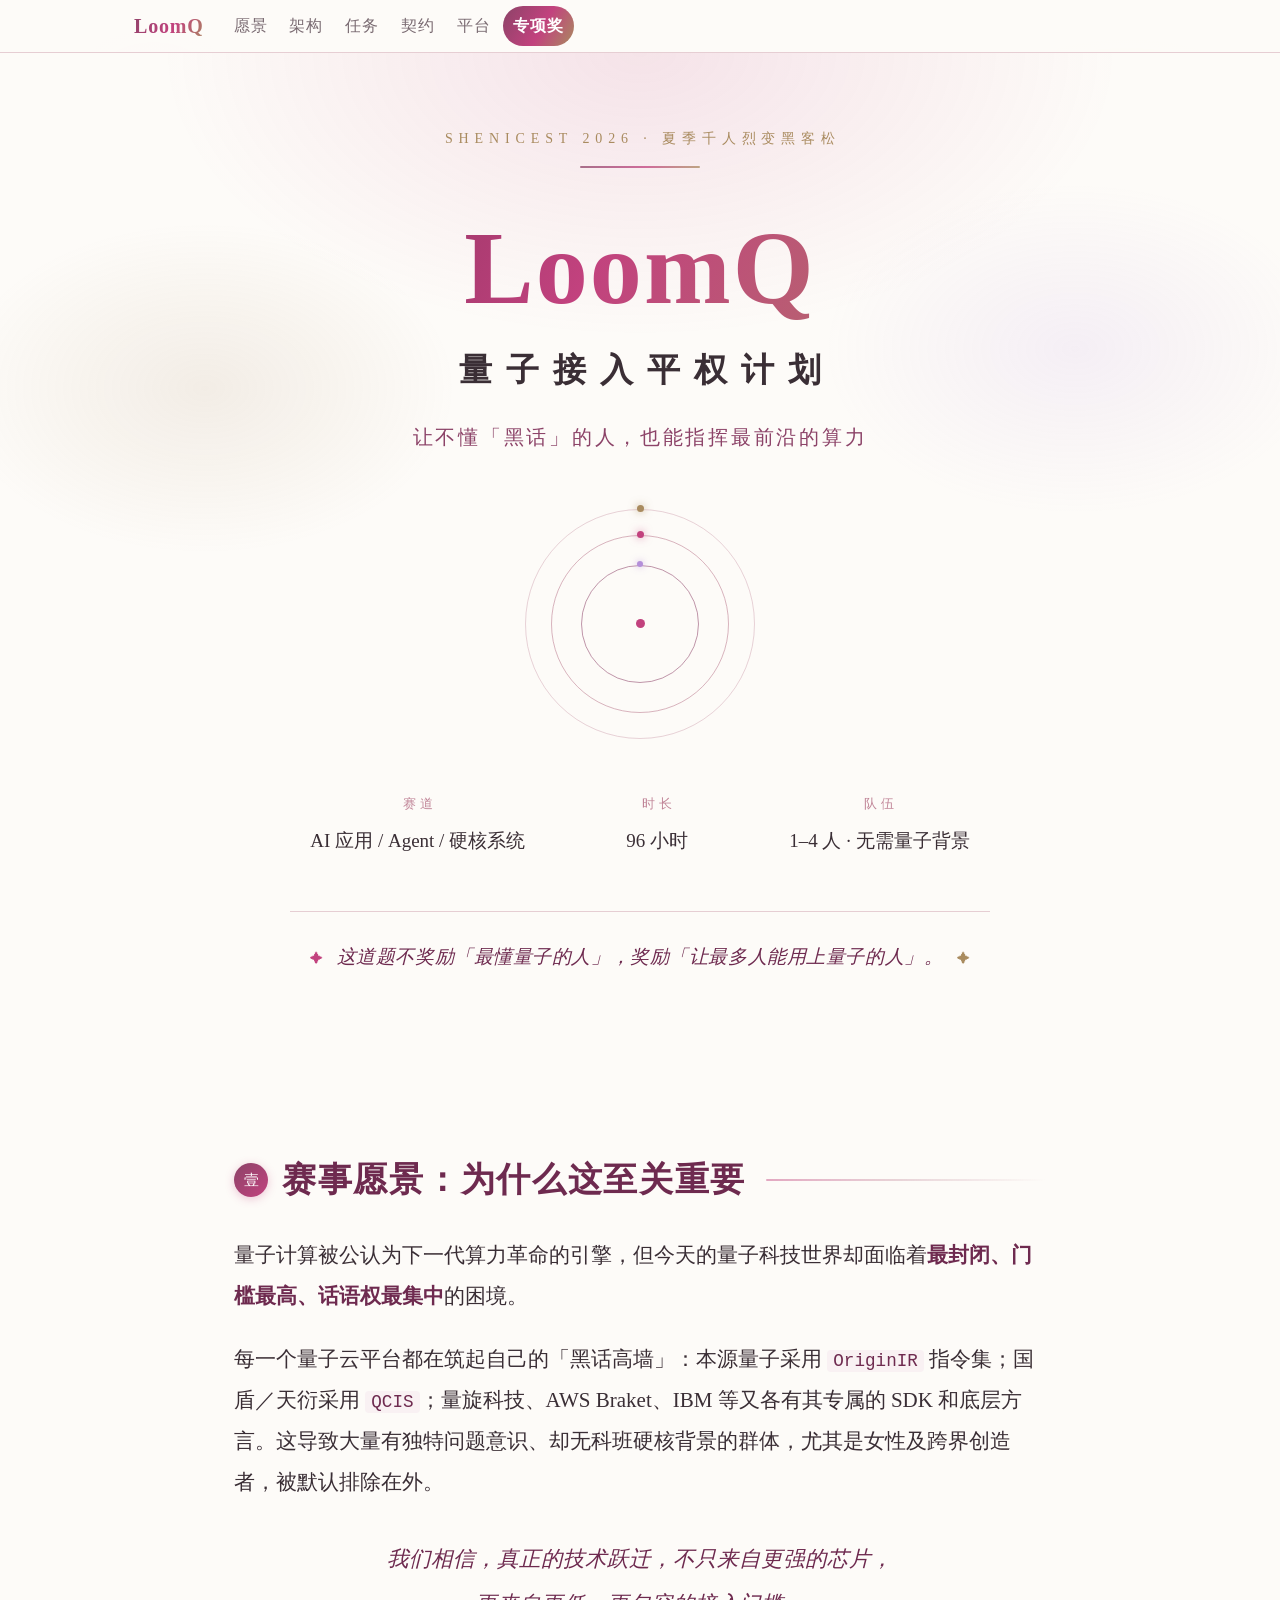
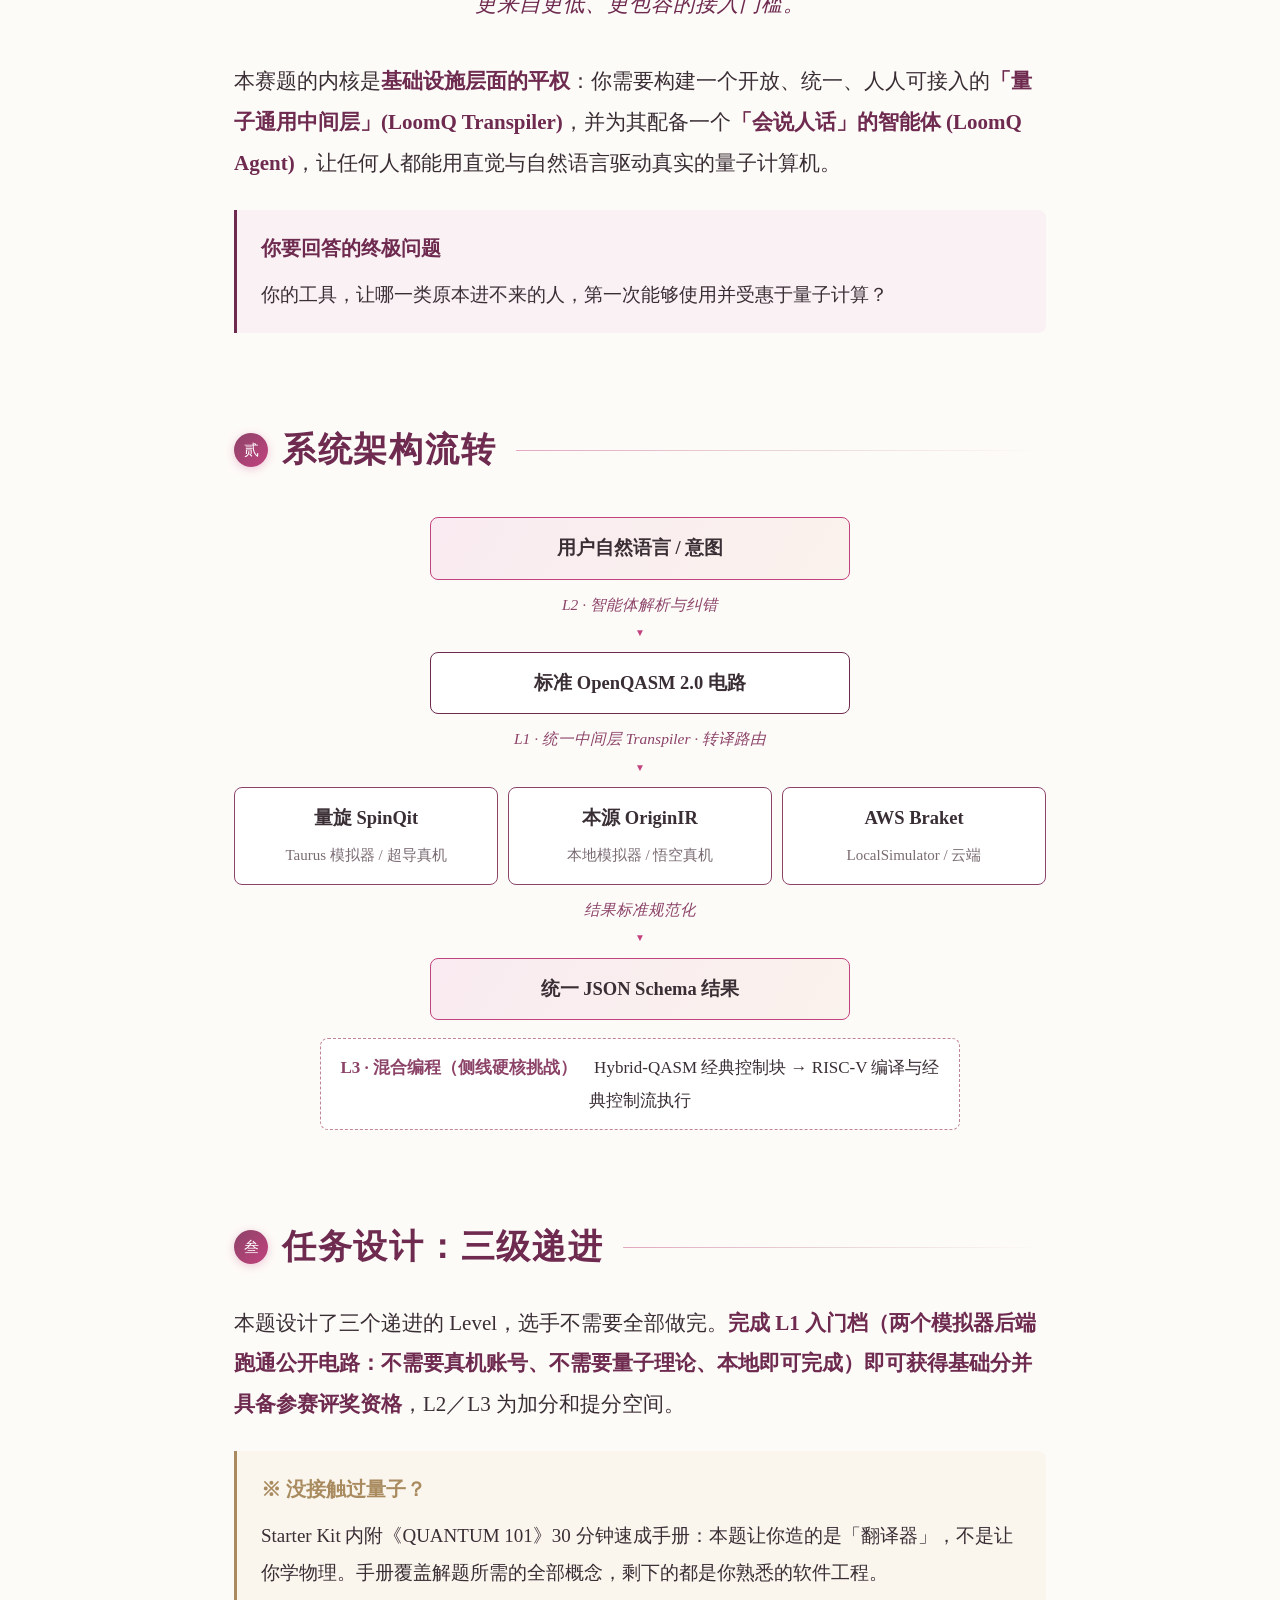
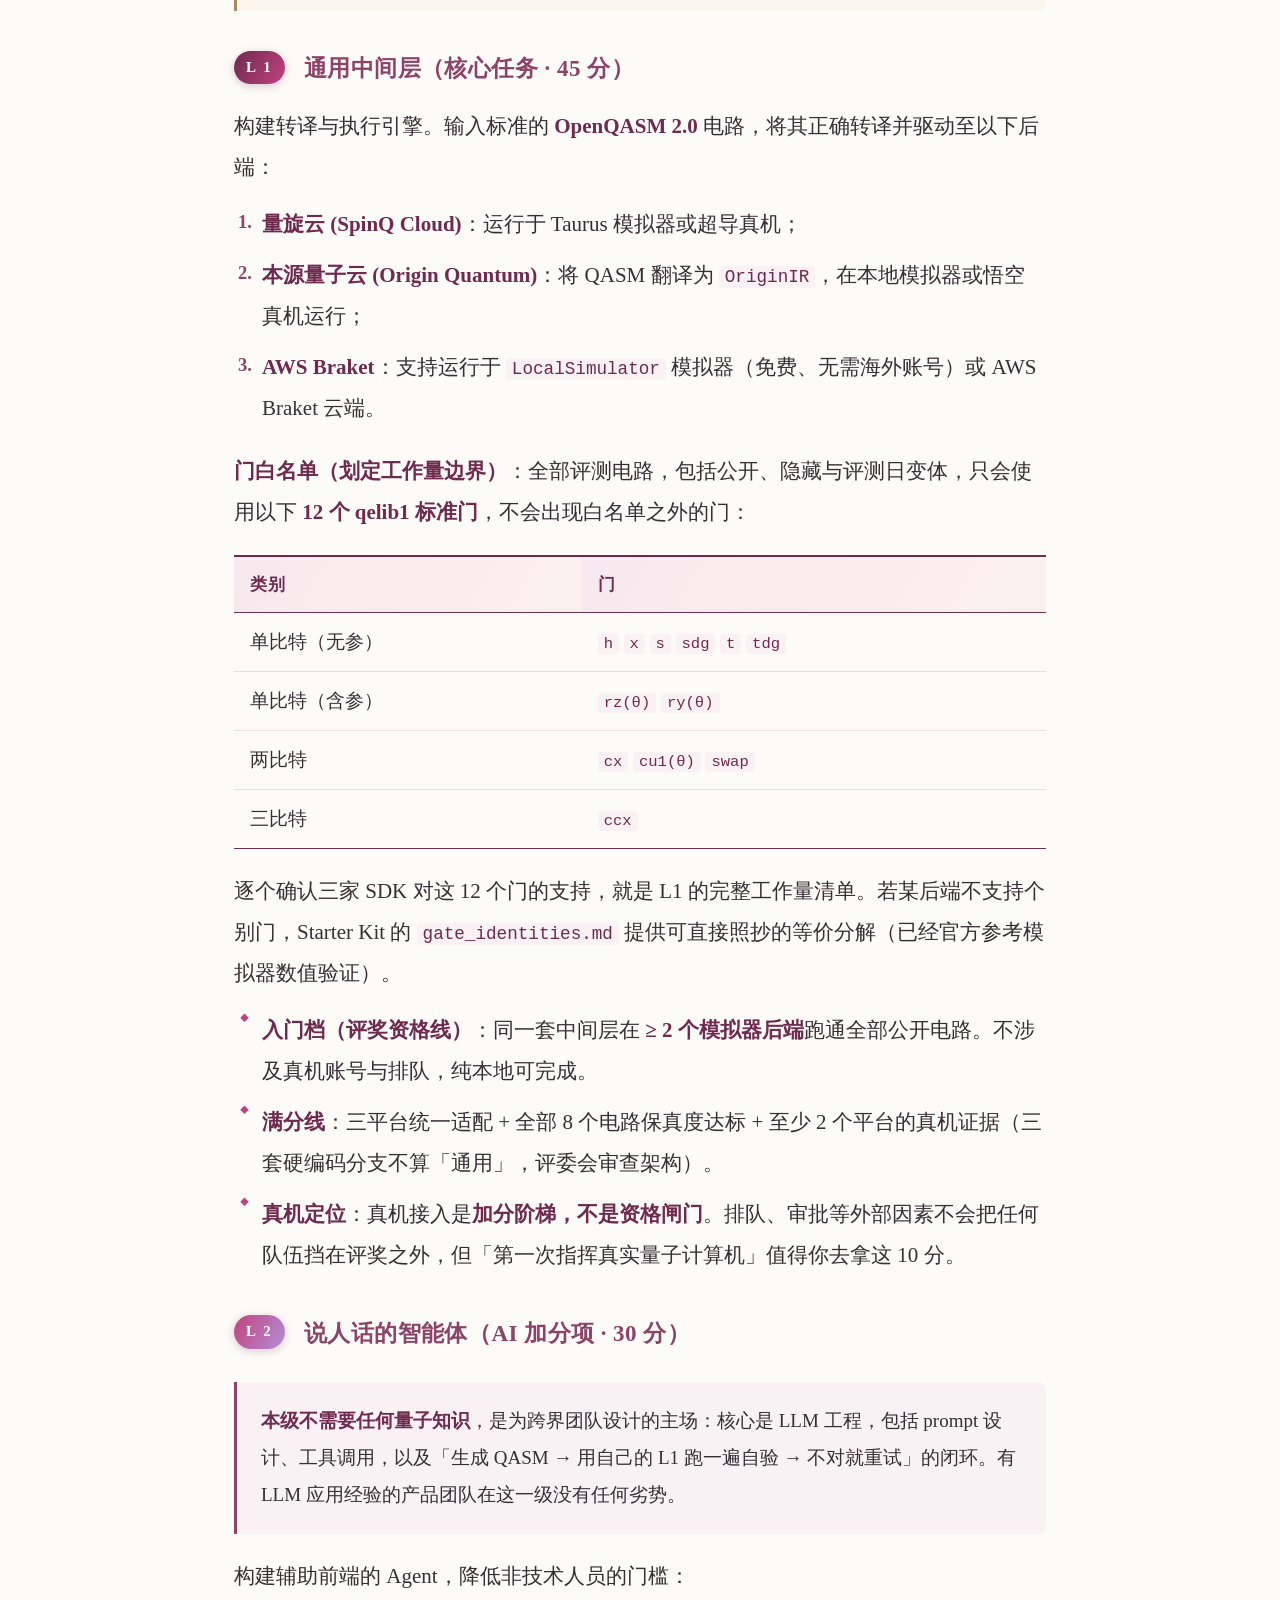
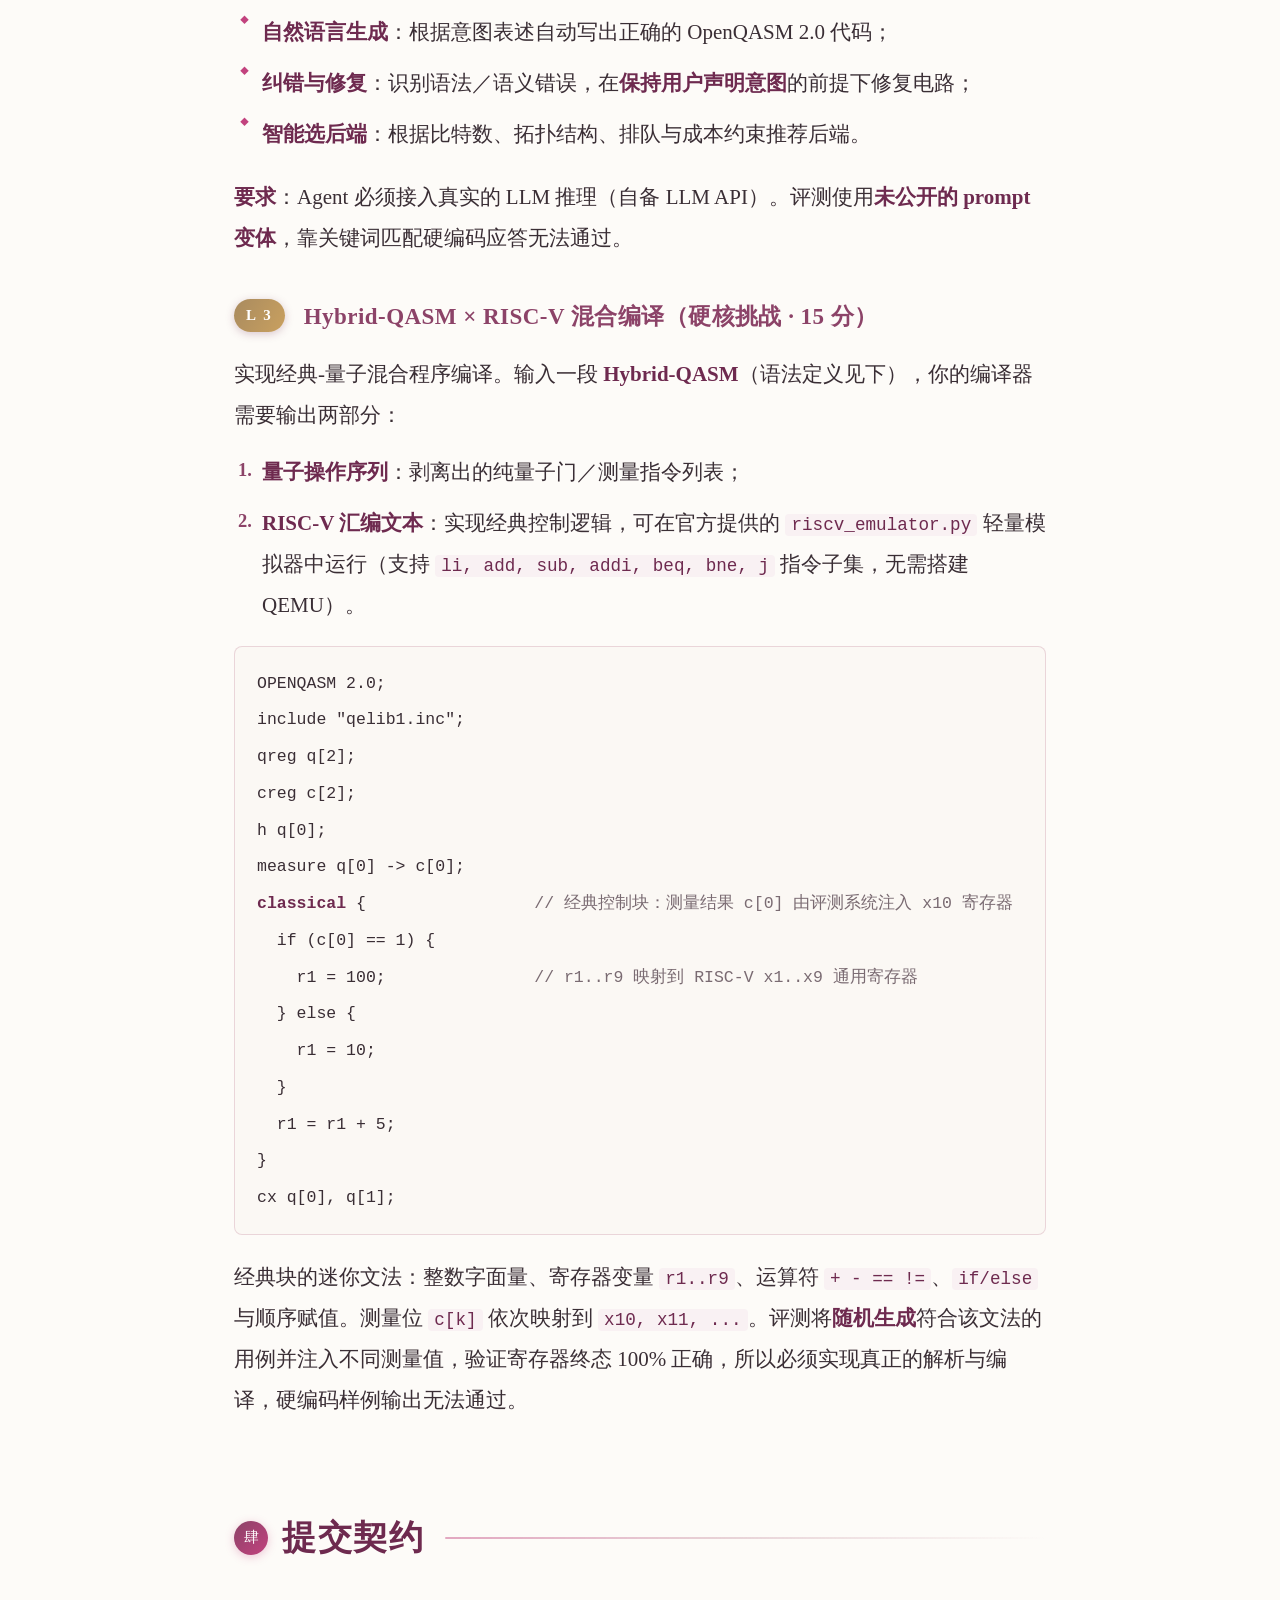
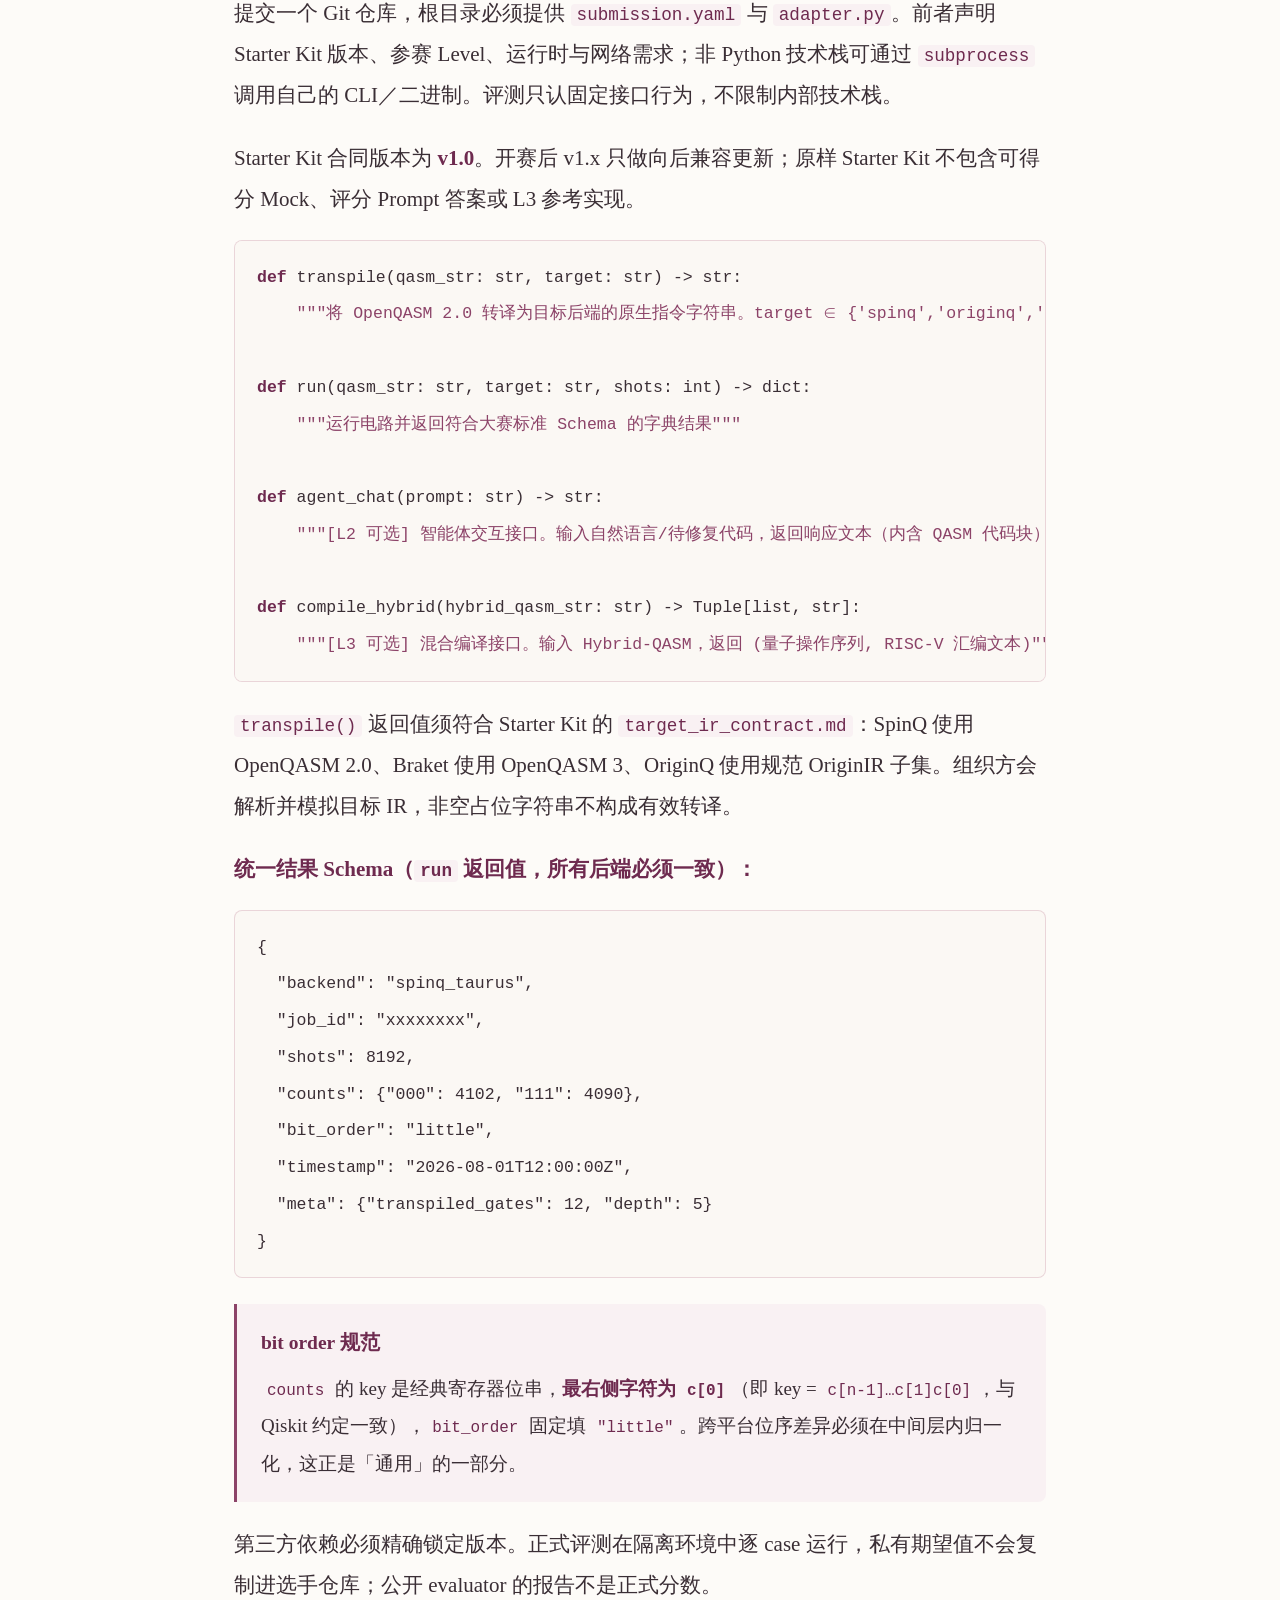
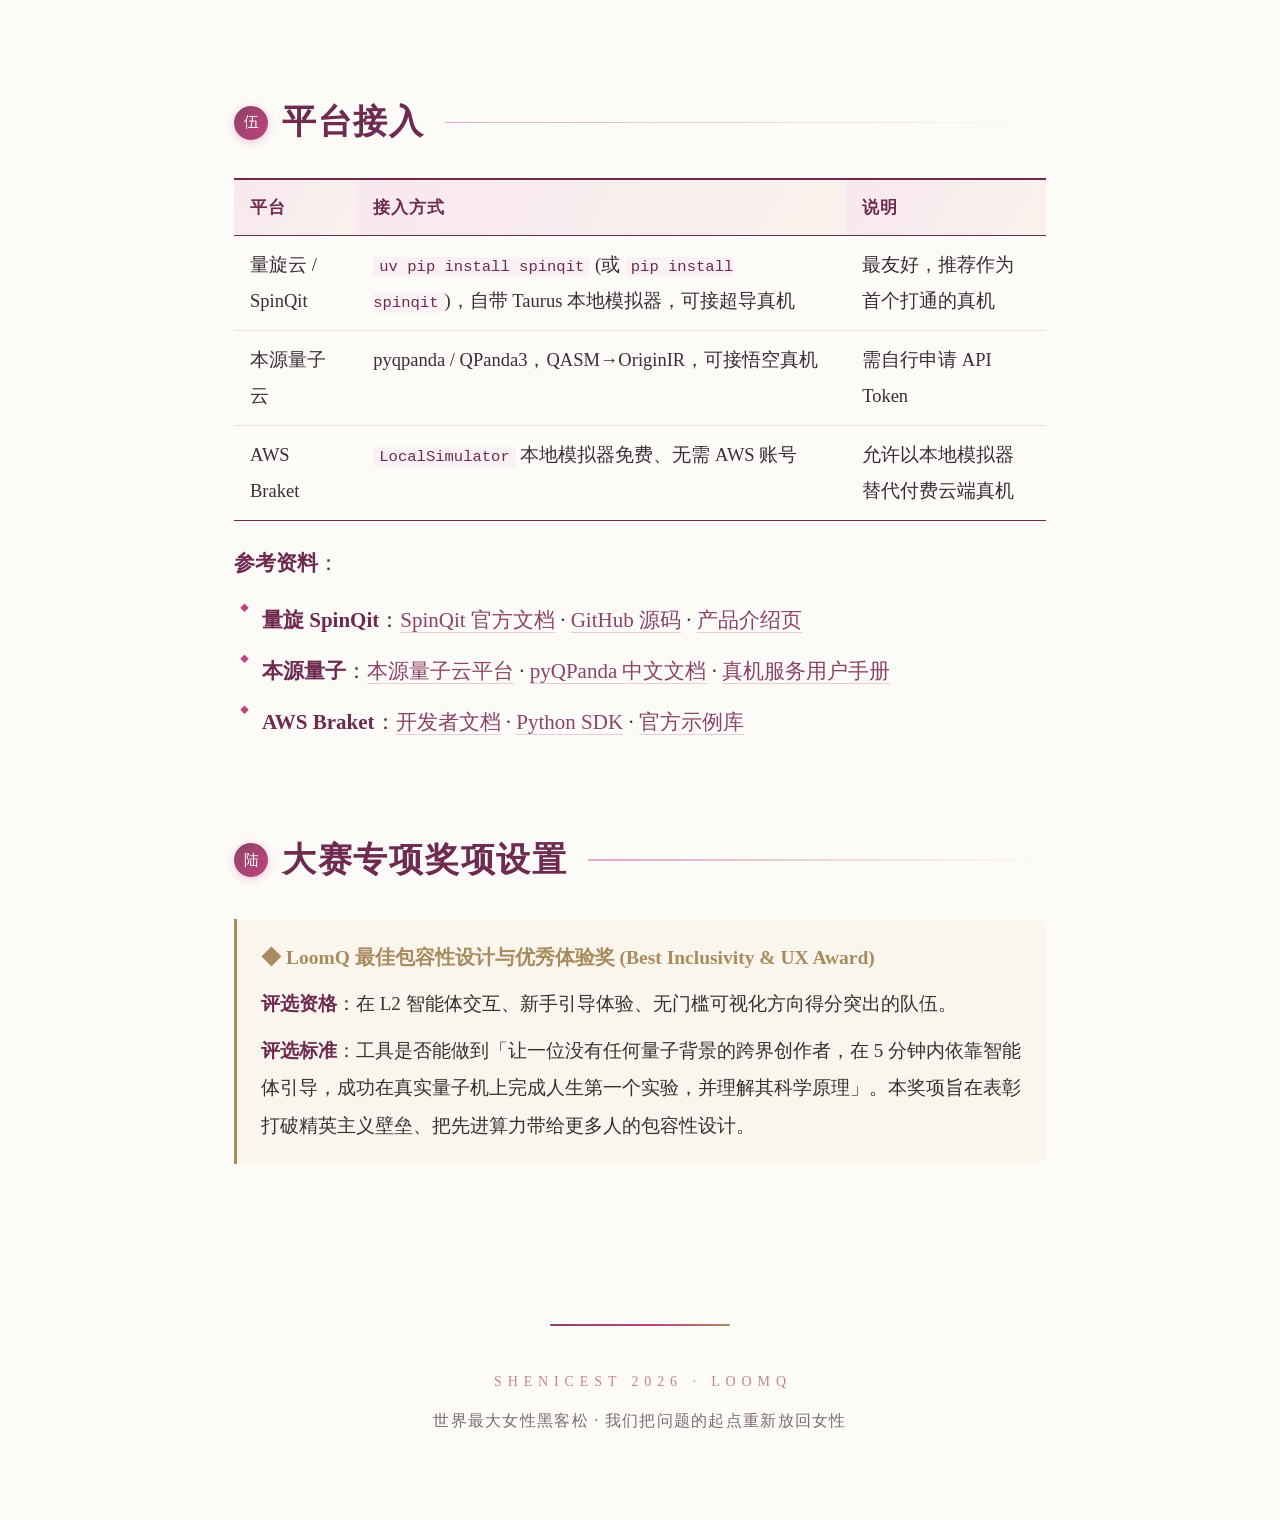
==== commit 839f0a8e: "发布 LoomQ 赛题与 Starter Kit v1.0" ====
--- a/LoomQ-赛题.html
+++ b/LoomQ-赛题.html
@@ -448,7 +448,8 @@
 <!-- 四、契约 -->
 <section id="contract" class="reveal">
   <div class="sec-head"><span class="sec-num">肆</span><h2>提交契约</h2></div>
-  <p>提交一个 Git 仓库，根目录提供 <code>adapter.py</code> 并实现以下接口（非 Python 技术栈的队伍可在 <code>adapter.py</code> 中通过 <code>subprocess</code> 调用自己的 CLI／二进制，评测只认接口行为）：</p>
+  <p>提交一个 Git 仓库，根目录必须提供 <code>submission.yaml</code> 与 <code>adapter.py</code>。前者声明 Starter Kit 版本、参赛 Level、运行时与网络需求；非 Python 技术栈可通过 <code>subprocess</code> 调用自己的 CLI／二进制。评测只认固定接口行为，不限制内部技术栈。</p>
+  <p>Starter Kit 合同版本为 <strong>v1.0</strong>。开赛后 v1.x 只做向后兼容更新；原样 Starter Kit 不包含可得分 Mock、评分 Prompt 答案或 L3 参考实现。</p>
   <pre><code><span class="kw">def</span> transpile(qasm_str: str, target: str) -&gt; str:
     <span class="st">"""将 OpenQASM 2.0 转译为目标后端的原生指令字符串。target ∈ {'spinq','originq','braket'}"""</span>
 
@@ -460,6 +461,7 @@
 
 <span class="kw">def</span> compile_hybrid(hybrid_qasm_str: str) -&gt; Tuple[list, str]:
     <span class="st">"""[L3 可选] 混合编译接口。输入 Hybrid-QASM，返回 (量子操作序列, RISC-V 汇编文本)"""</span></code></pre>
+  <p><code>transpile()</code> 返回值须符合 Starter Kit 的 <code>target_ir_contract.md</code>：SpinQ 使用 OpenQASM 2.0、Braket 使用 OpenQASM 3、OriginQ 使用规范 OriginIR 子集。组织方会解析并模拟目标 IR，非空占位字符串不构成有效转译。</p>
   <p><strong>统一结果 Schema（<code>run</code> 返回值，所有后端必须一致）：</strong></p>
   <pre><code>{
   "backend": "spinq_taurus",
@@ -474,6 +476,7 @@
     <p class="callout-title">bit order 规范</p>
     <p><code>counts</code> 的 key 是经典寄存器位串，<strong>最右侧字符为 <code>c[0]</code></strong>（即 key = <code>c[n-1]…c[1]c[0]</code>，与 Qiskit 约定一致），<code>bit_order</code> 固定填 <code>"little"</code>。跨平台位序差异必须在中间层内归一化，这正是「通用」的一部分。</p>
   </div>
+  <p>第三方依赖必须精确锁定版本。正式评测在隔离环境中逐 case 运行，私有期望值不会复制进选手仓库；公开 evaluator 的报告不是正式分数。</p>
 </section>
 
 
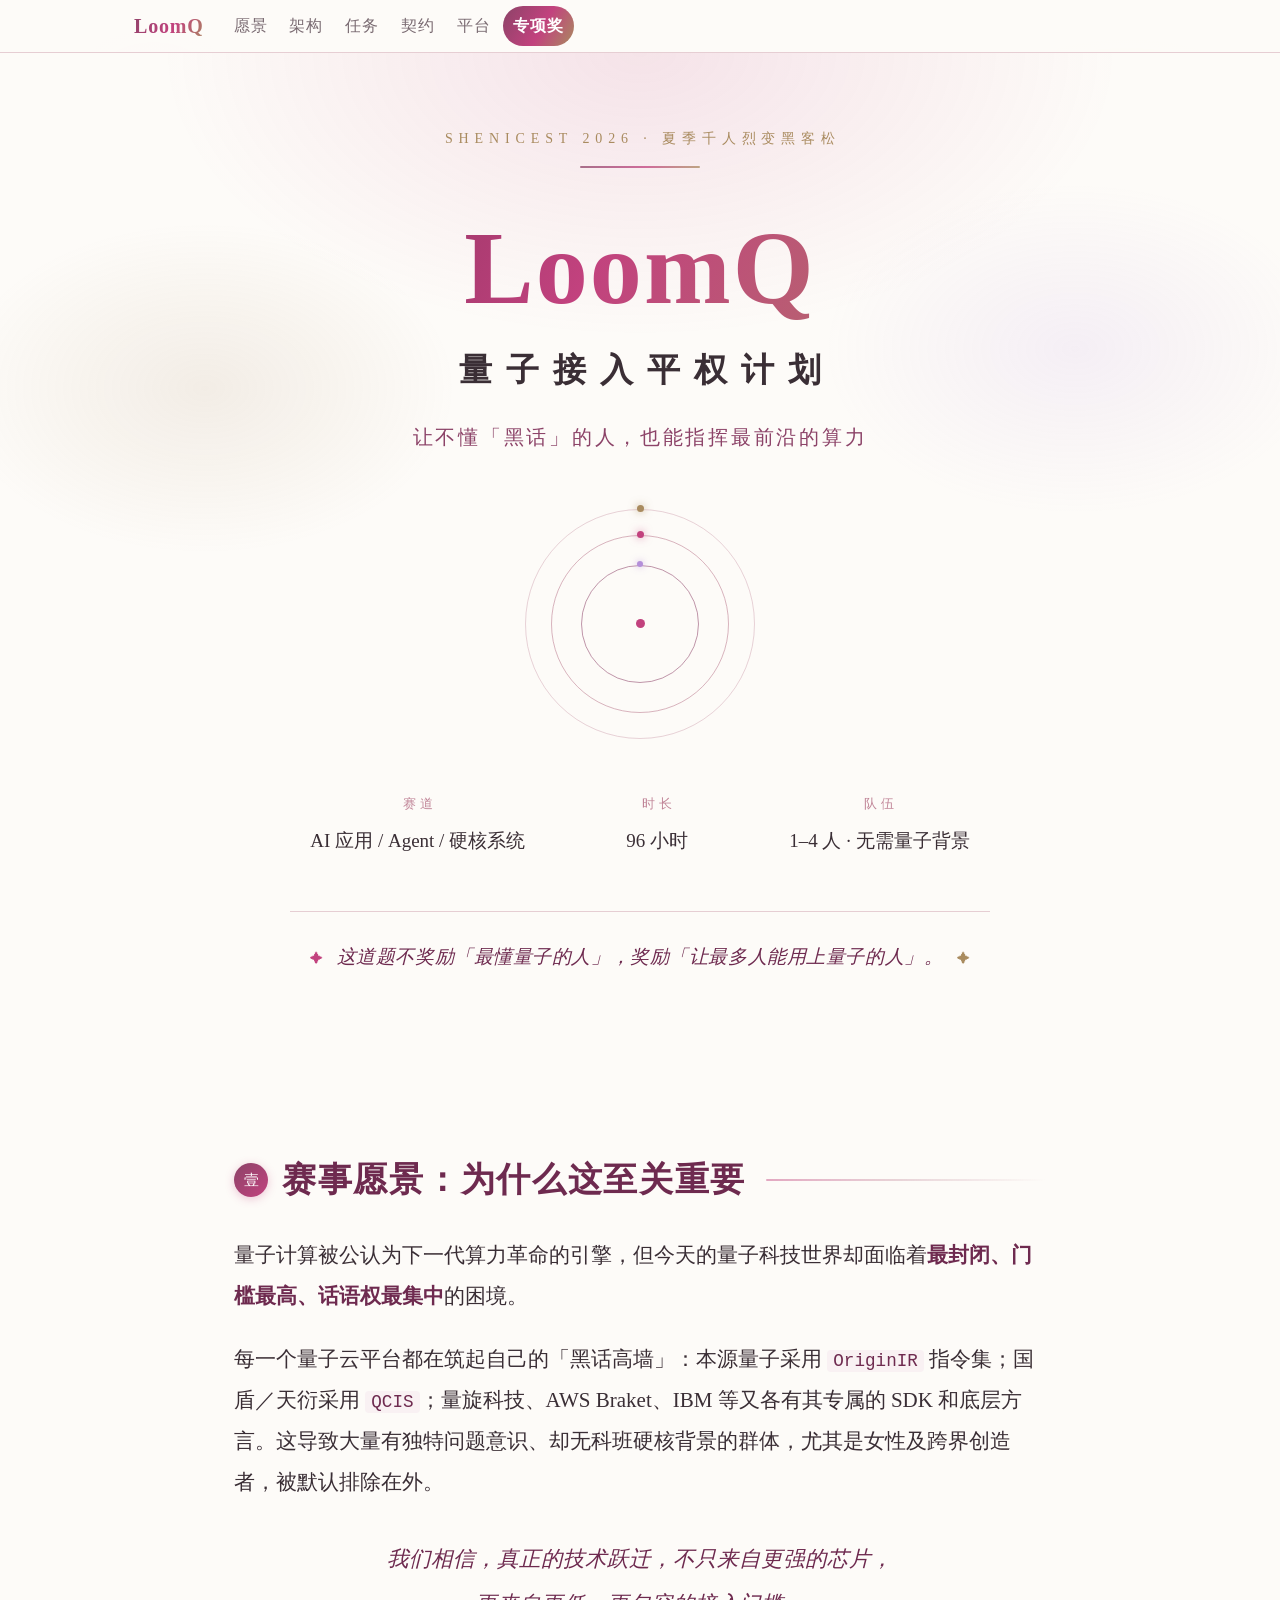
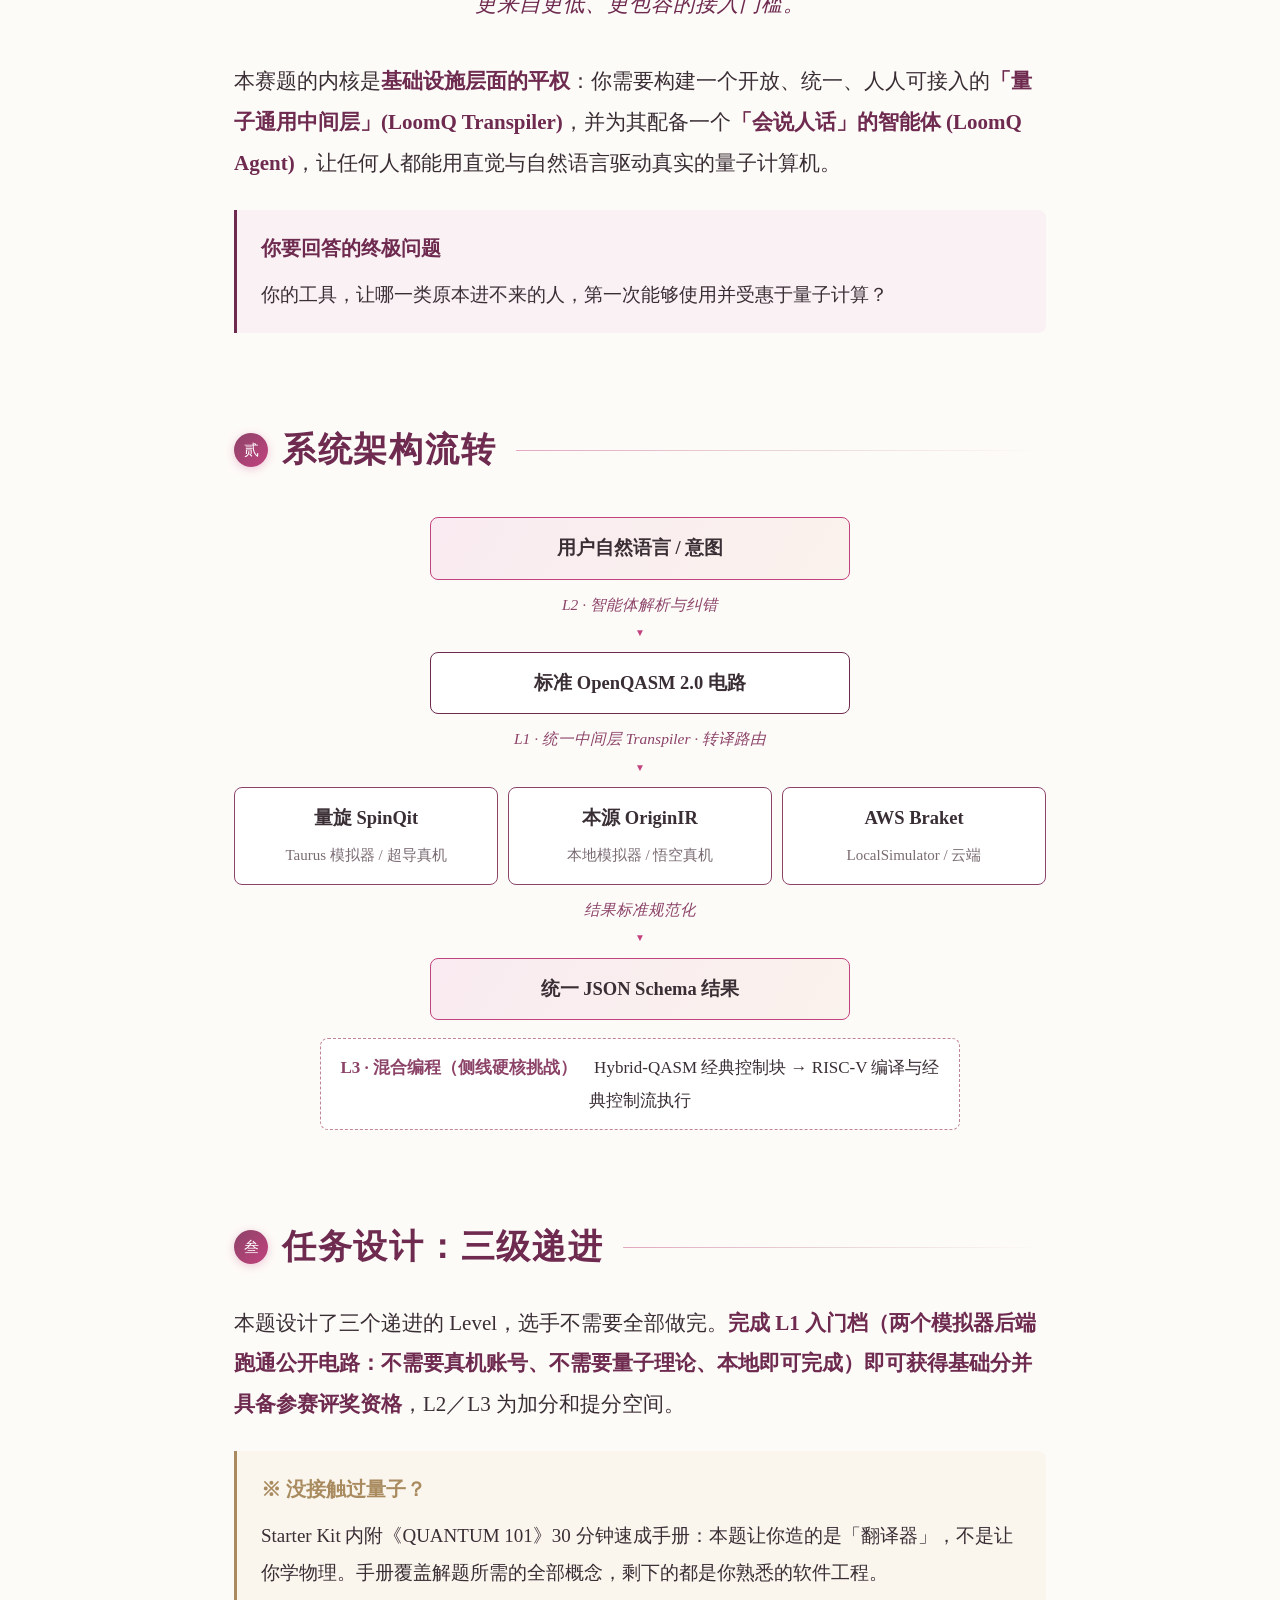
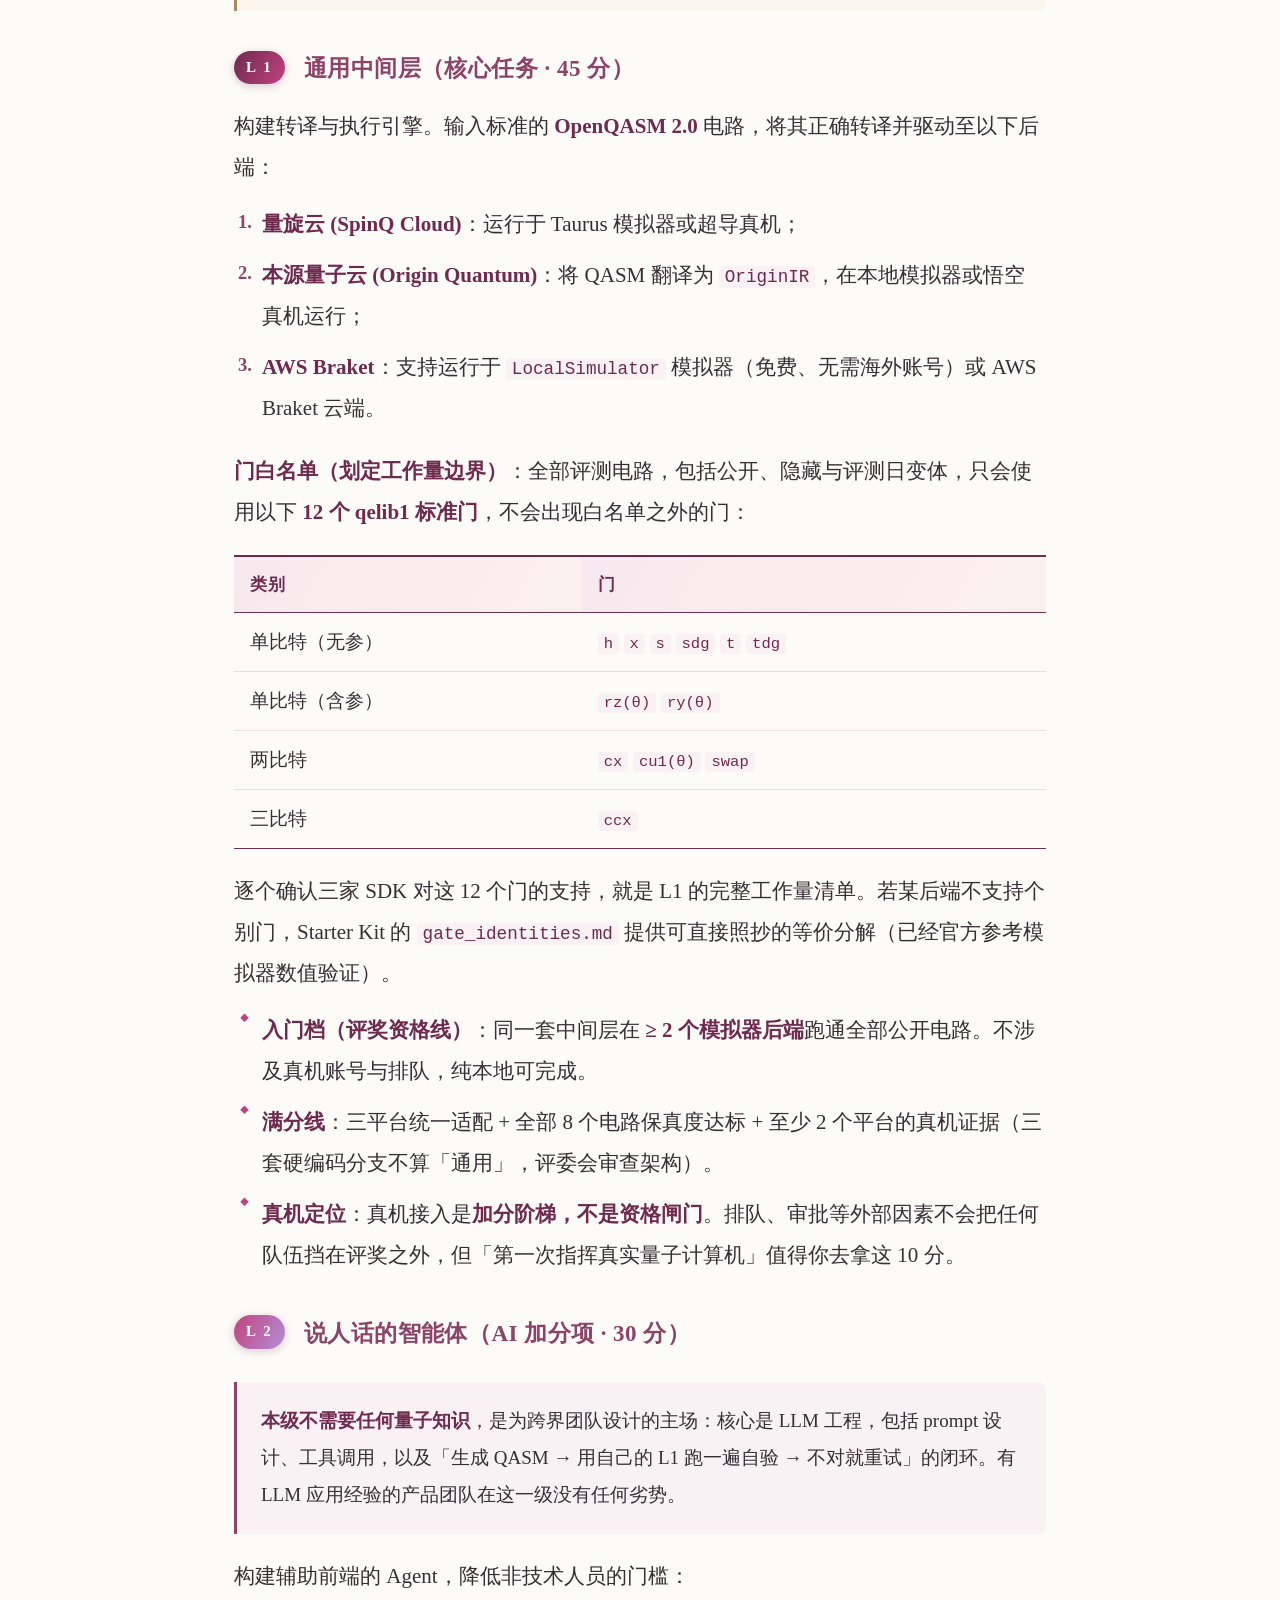
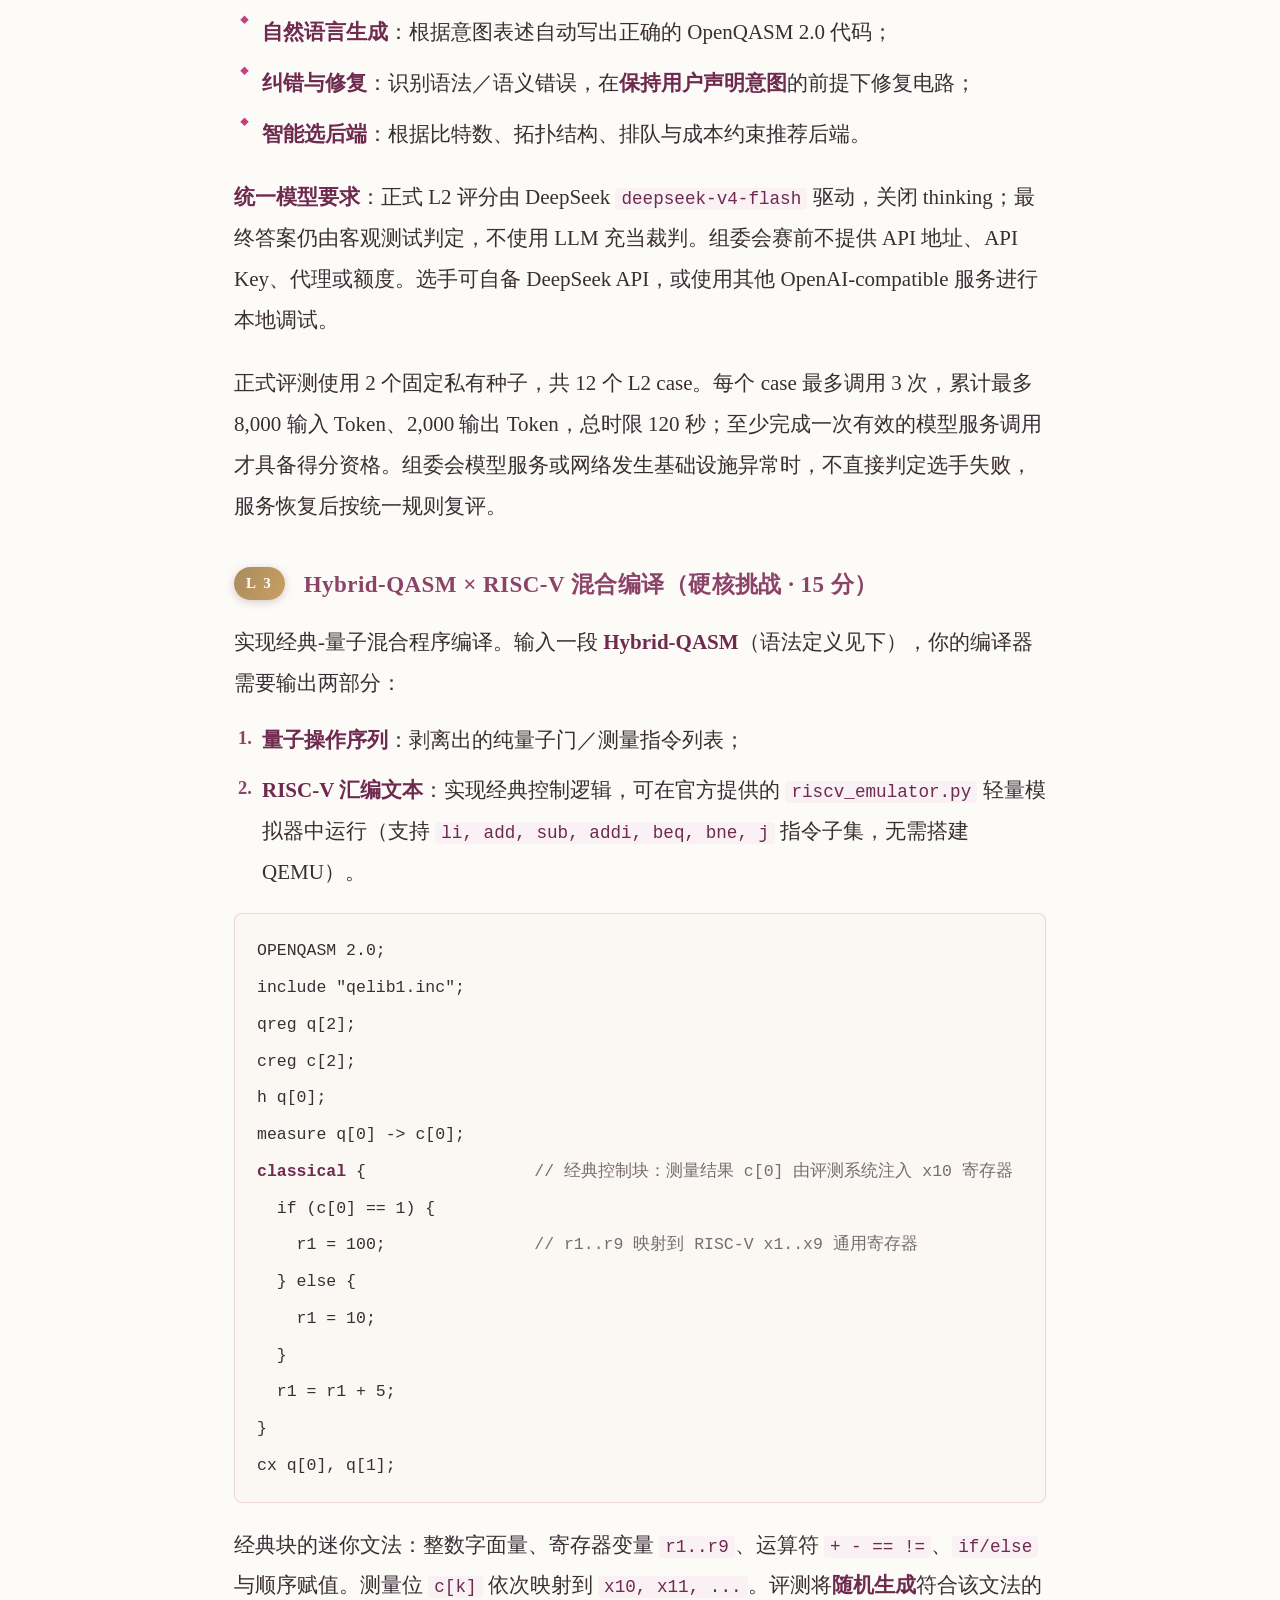
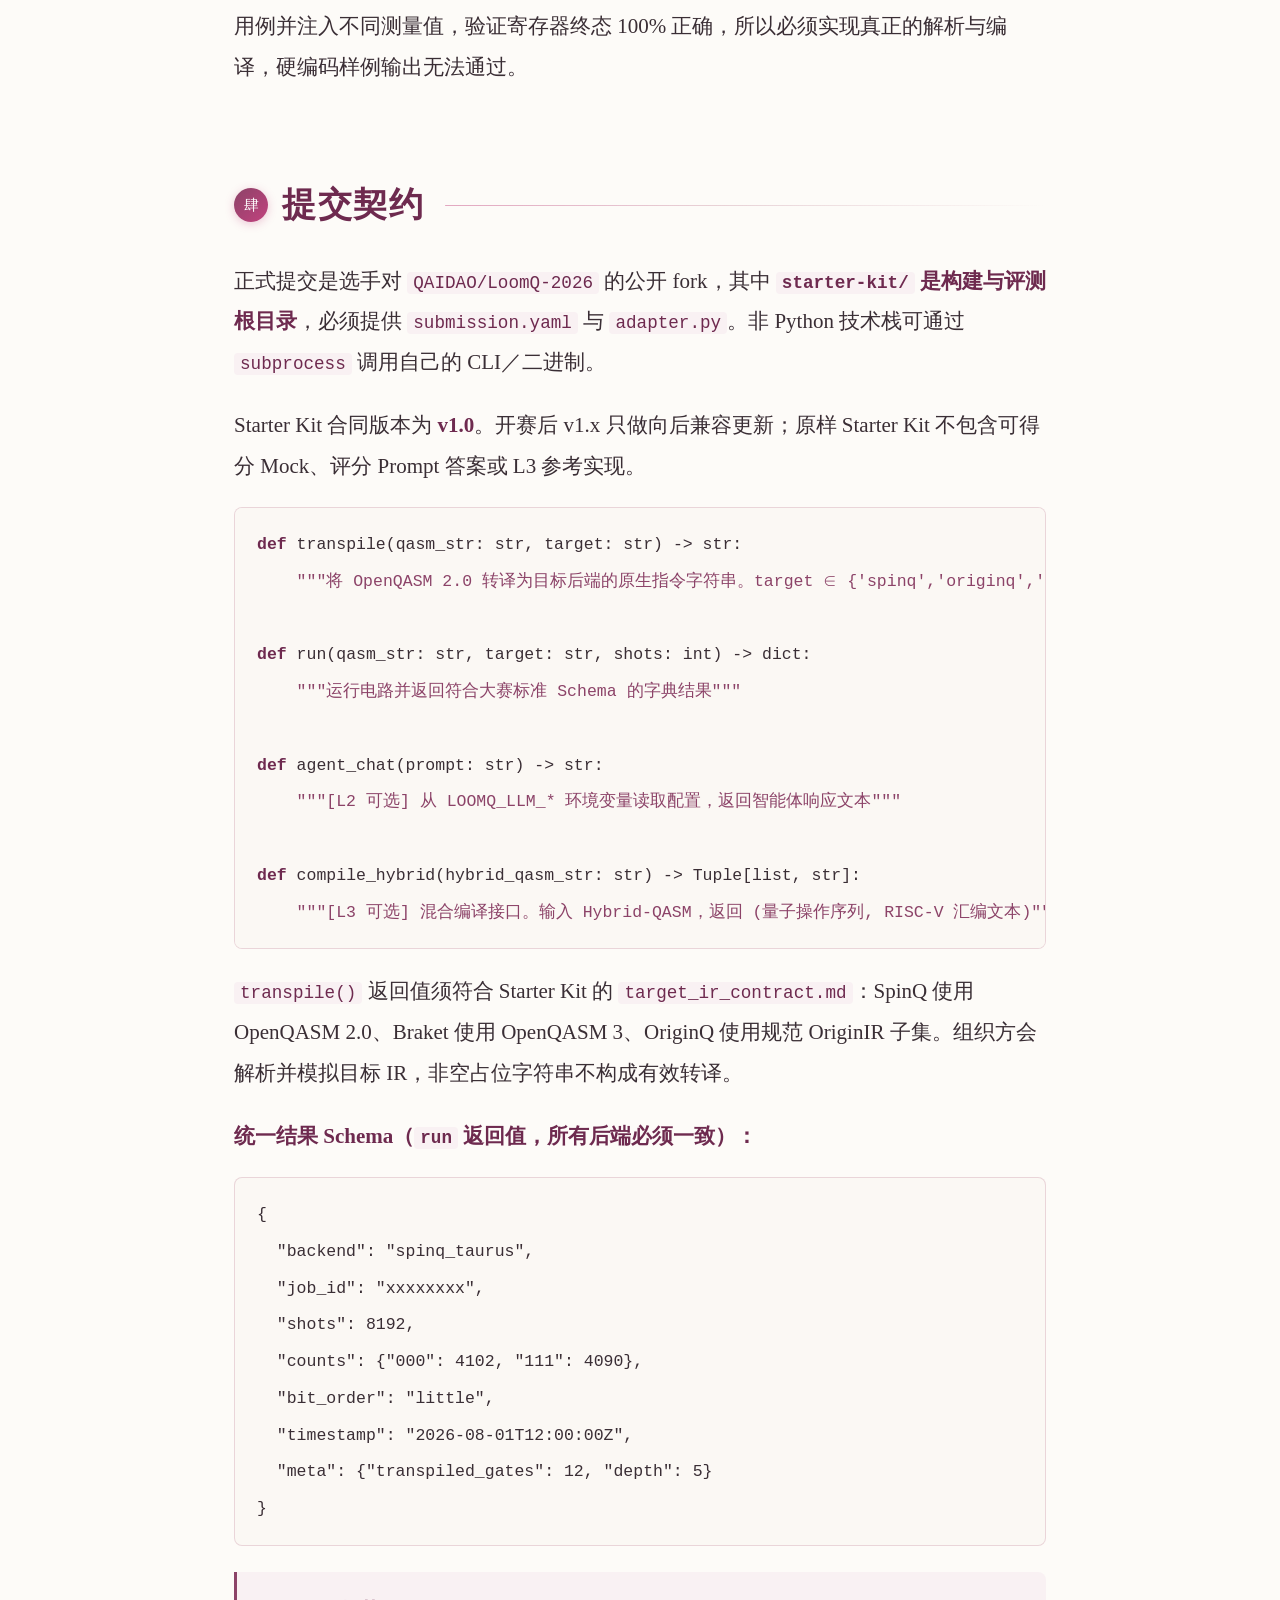
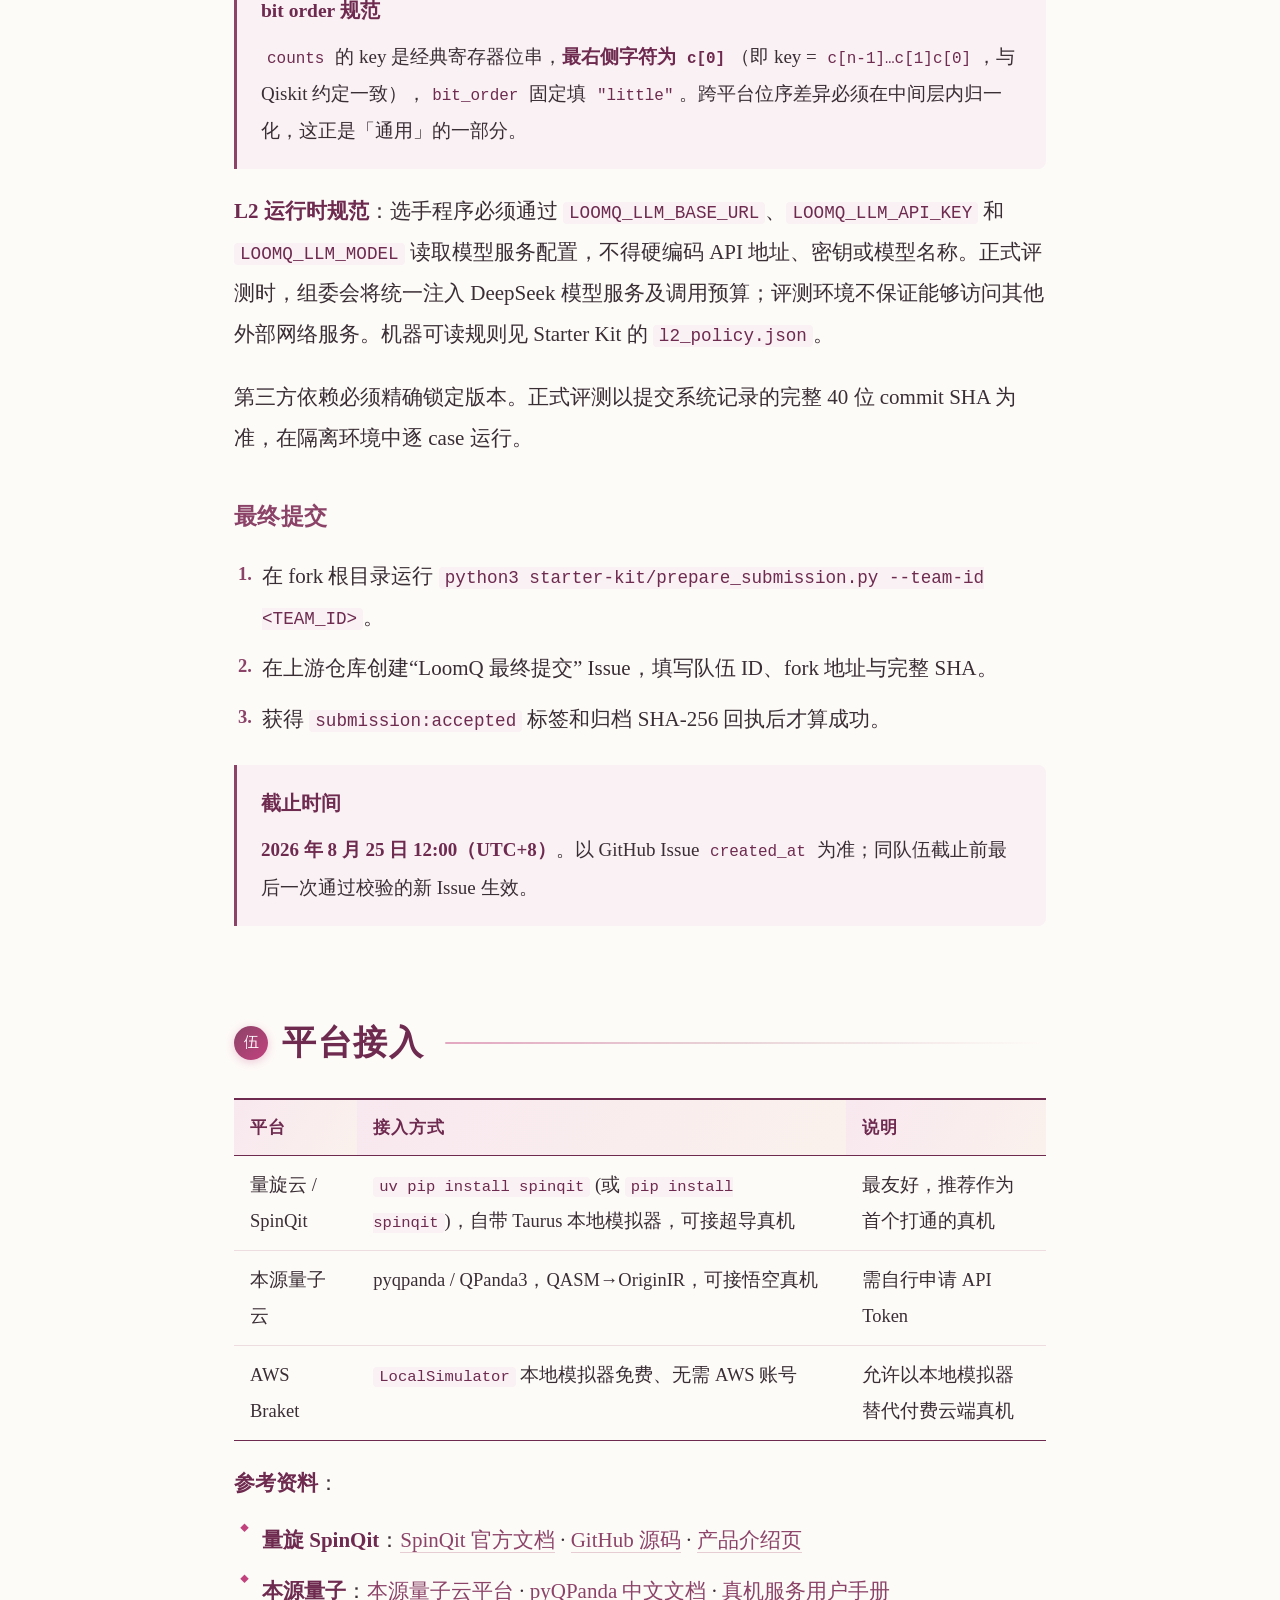
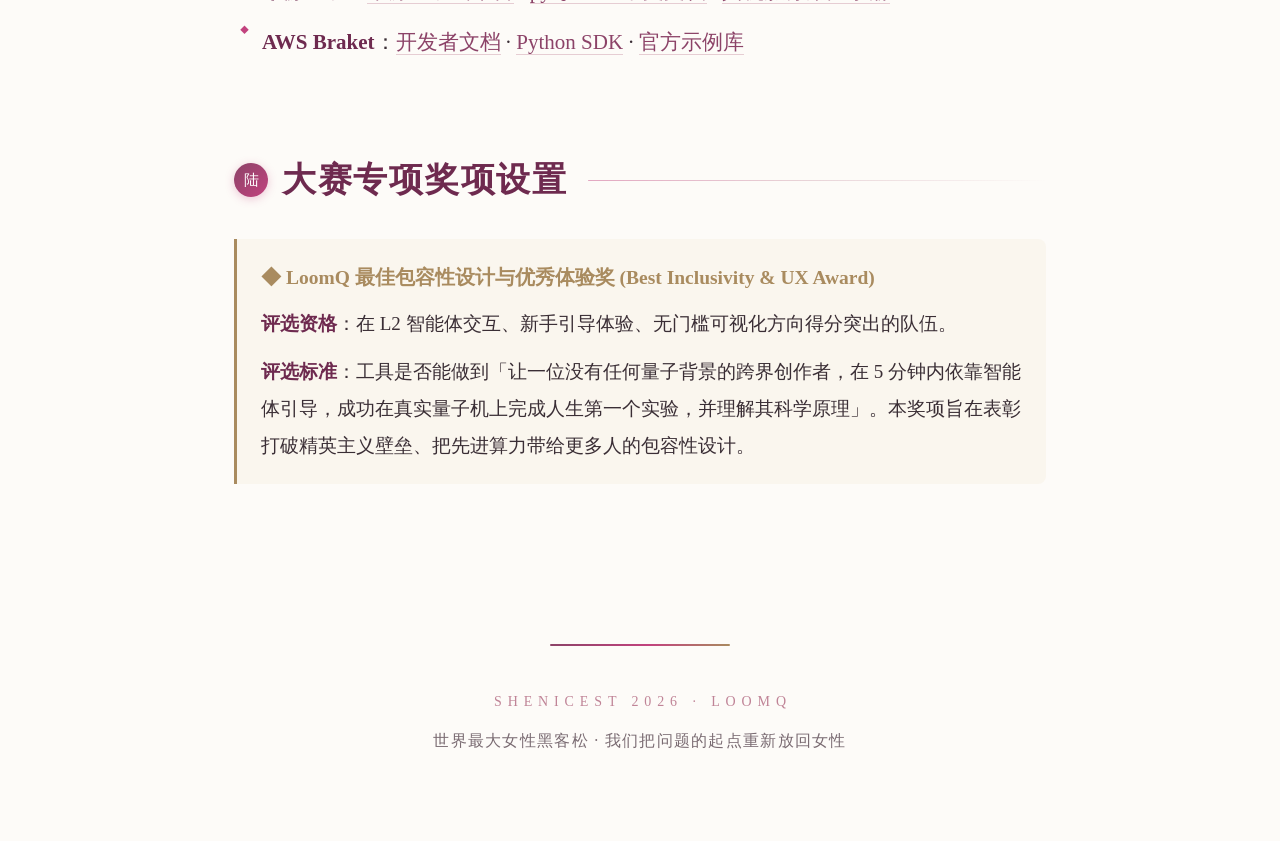
==== commit 073825e2: "Add final submission and L2 runtime protocol" ====
--- a/LoomQ-赛题.html
+++ b/LoomQ-赛题.html
@@ -419,7 +419,8 @@
     <li><strong>纠错与修复</strong>：识别语法／语义错误，在<strong>保持用户声明意图</strong>的前提下修复电路；</li>
     <li><strong>智能选后端</strong>：根据比特数、拓扑结构、排队与成本约束推荐后端。</li>
   </ul>
-  <p><strong>要求</strong>：Agent 必须接入真实的 LLM 推理（自备 LLM API）。评测使用<strong>未公开的 prompt 变体</strong>，靠关键词匹配硬编码应答无法通过。</p>
+  <p><strong>统一模型要求</strong>：正式 L2 评分由 DeepSeek <code>deepseek-v4-flash</code> 驱动，关闭 thinking；最终答案仍由客观测试判定，不使用 LLM 充当裁判。组委会赛前不提供 API 地址、API Key、代理或额度。选手可自备 DeepSeek API，或使用其他 OpenAI-compatible 服务进行本地调试。</p>
+  <p>正式评测使用 2 个固定私有种子，共 12 个 L2 case。每个 case 最多调用 3 次，累计最多 8,000 输入 Token、2,000 输出 Token，总时限 120 秒；至少完成一次有效的模型服务调用才具备得分资格。组委会模型服务或网络发生基础设施异常时，不直接判定选手失败，服务恢复后按统一规则复评。</p>
 
   <h3><span class="tag t3">L 3</span>Hybrid-QASM × RISC-V 混合编译（硬核挑战 · 15 分）</h3>
   <p>实现经典-量子混合程序编译。输入一段 <strong>Hybrid-QASM</strong>（语法定义见下），你的编译器需要输出两部分：</p>
@@ -448,7 +449,7 @@
 <!-- 四、契约 -->
 <section id="contract" class="reveal">
   <div class="sec-head"><span class="sec-num">肆</span><h2>提交契约</h2></div>
-  <p>提交一个 Git 仓库，根目录必须提供 <code>submission.yaml</code> 与 <code>adapter.py</code>。前者声明 Starter Kit 版本、参赛 Level、运行时与网络需求；非 Python 技术栈可通过 <code>subprocess</code> 调用自己的 CLI／二进制。评测只认固定接口行为，不限制内部技术栈。</p>
+  <p>正式提交是选手对 <code>QAIDAO/LoomQ-2026</code> 的公开 fork，其中 <strong><code>starter-kit/</code> 是构建与评测根目录</strong>，必须提供 <code>submission.yaml</code> 与 <code>adapter.py</code>。非 Python 技术栈可通过 <code>subprocess</code> 调用自己的 CLI／二进制。</p>
   <p>Starter Kit 合同版本为 <strong>v1.0</strong>。开赛后 v1.x 只做向后兼容更新；原样 Starter Kit 不包含可得分 Mock、评分 Prompt 答案或 L3 参考实现。</p>
   <pre><code><span class="kw">def</span> transpile(qasm_str: str, target: str) -&gt; str:
     <span class="st">"""将 OpenQASM 2.0 转译为目标后端的原生指令字符串。target ∈ {'spinq','originq','braket'}"""</span>
@@ -457,7 +458,7 @@
     <span class="st">"""运行电路并返回符合大赛标准 Schema 的字典结果"""</span>
 
 <span class="kw">def</span> agent_chat(prompt: str) -&gt; str:
-    <span class="st">"""[L2 可选] 智能体交互接口。输入自然语言/待修复代码，返回响应文本（内含 QASM 代码块）"""</span>
+    <span class="st">"""[L2 可选] 从 LOOMQ_LLM_* 环境变量读取配置，返回智能体响应文本"""</span>
 
 <span class="kw">def</span> compile_hybrid(hybrid_qasm_str: str) -&gt; Tuple[list, str]:
     <span class="st">"""[L3 可选] 混合编译接口。输入 Hybrid-QASM，返回 (量子操作序列, RISC-V 汇编文本)"""</span></code></pre>
@@ -476,7 +477,15 @@
     <p class="callout-title">bit order 规范</p>
     <p><code>counts</code> 的 key 是经典寄存器位串，<strong>最右侧字符为 <code>c[0]</code></strong>（即 key = <code>c[n-1]…c[1]c[0]</code>，与 Qiskit 约定一致），<code>bit_order</code> 固定填 <code>"little"</code>。跨平台位序差异必须在中间层内归一化，这正是「通用」的一部分。</p>
   </div>
-  <p>第三方依赖必须精确锁定版本。正式评测在隔离环境中逐 case 运行，私有期望值不会复制进选手仓库；公开 evaluator 的报告不是正式分数。</p>
+  <p><strong>L2 运行时规范</strong>：选手程序必须通过 <code>LOOMQ_LLM_BASE_URL</code>、<code>LOOMQ_LLM_API_KEY</code> 和 <code>LOOMQ_LLM_MODEL</code> 读取模型服务配置，不得硬编码 API 地址、密钥或模型名称。正式评测时，组委会将统一注入 DeepSeek 模型服务及调用预算；评测环境不保证能够访问其他外部网络服务。机器可读规则见 Starter Kit 的 <code>l2_policy.json</code>。</p>
+  <p>第三方依赖必须精确锁定版本。正式评测以提交系统记录的完整 40 位 commit SHA 为准，在隔离环境中逐 case 运行。</p>
+  <h3>最终提交</h3>
+  <ol>
+    <li>在 fork 根目录运行 <code>python3 starter-kit/prepare_submission.py --team-id &lt;TEAM_ID&gt;</code>。</li>
+    <li>在上游仓库创建“LoomQ 最终提交” Issue，填写队伍 ID、fork 地址与完整 SHA。</li>
+    <li>获得 <code>submission:accepted</code> 标签和归档 SHA-256 回执后才算成功。</li>
+  </ol>
+  <div class="callout plum2"><p class="callout-title">截止时间</p><p><strong>2026 年 8 月 25 日 12:00（UTC+8）</strong>。以 GitHub Issue <code>created_at</code> 为准；同队伍截止前最后一次通过校验的新 Issue 生效。</p></div>
 </section>
 
 
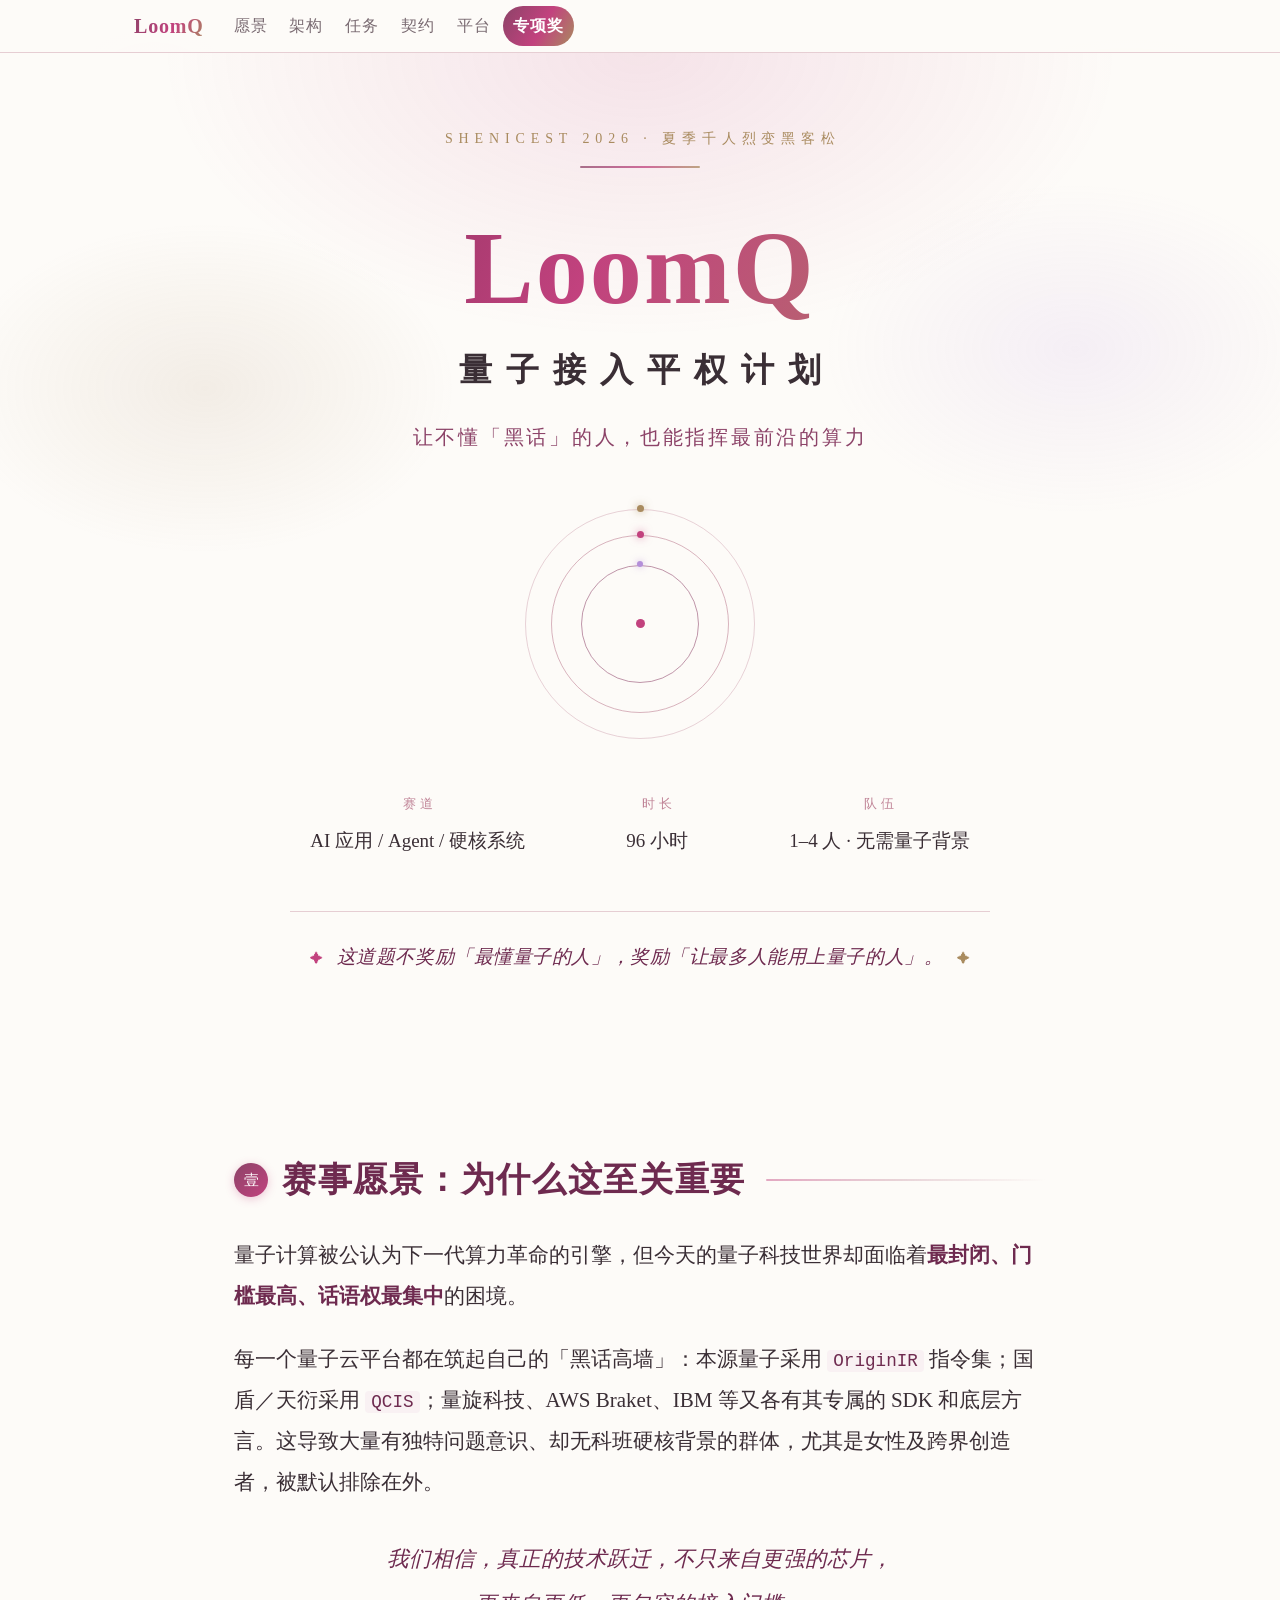
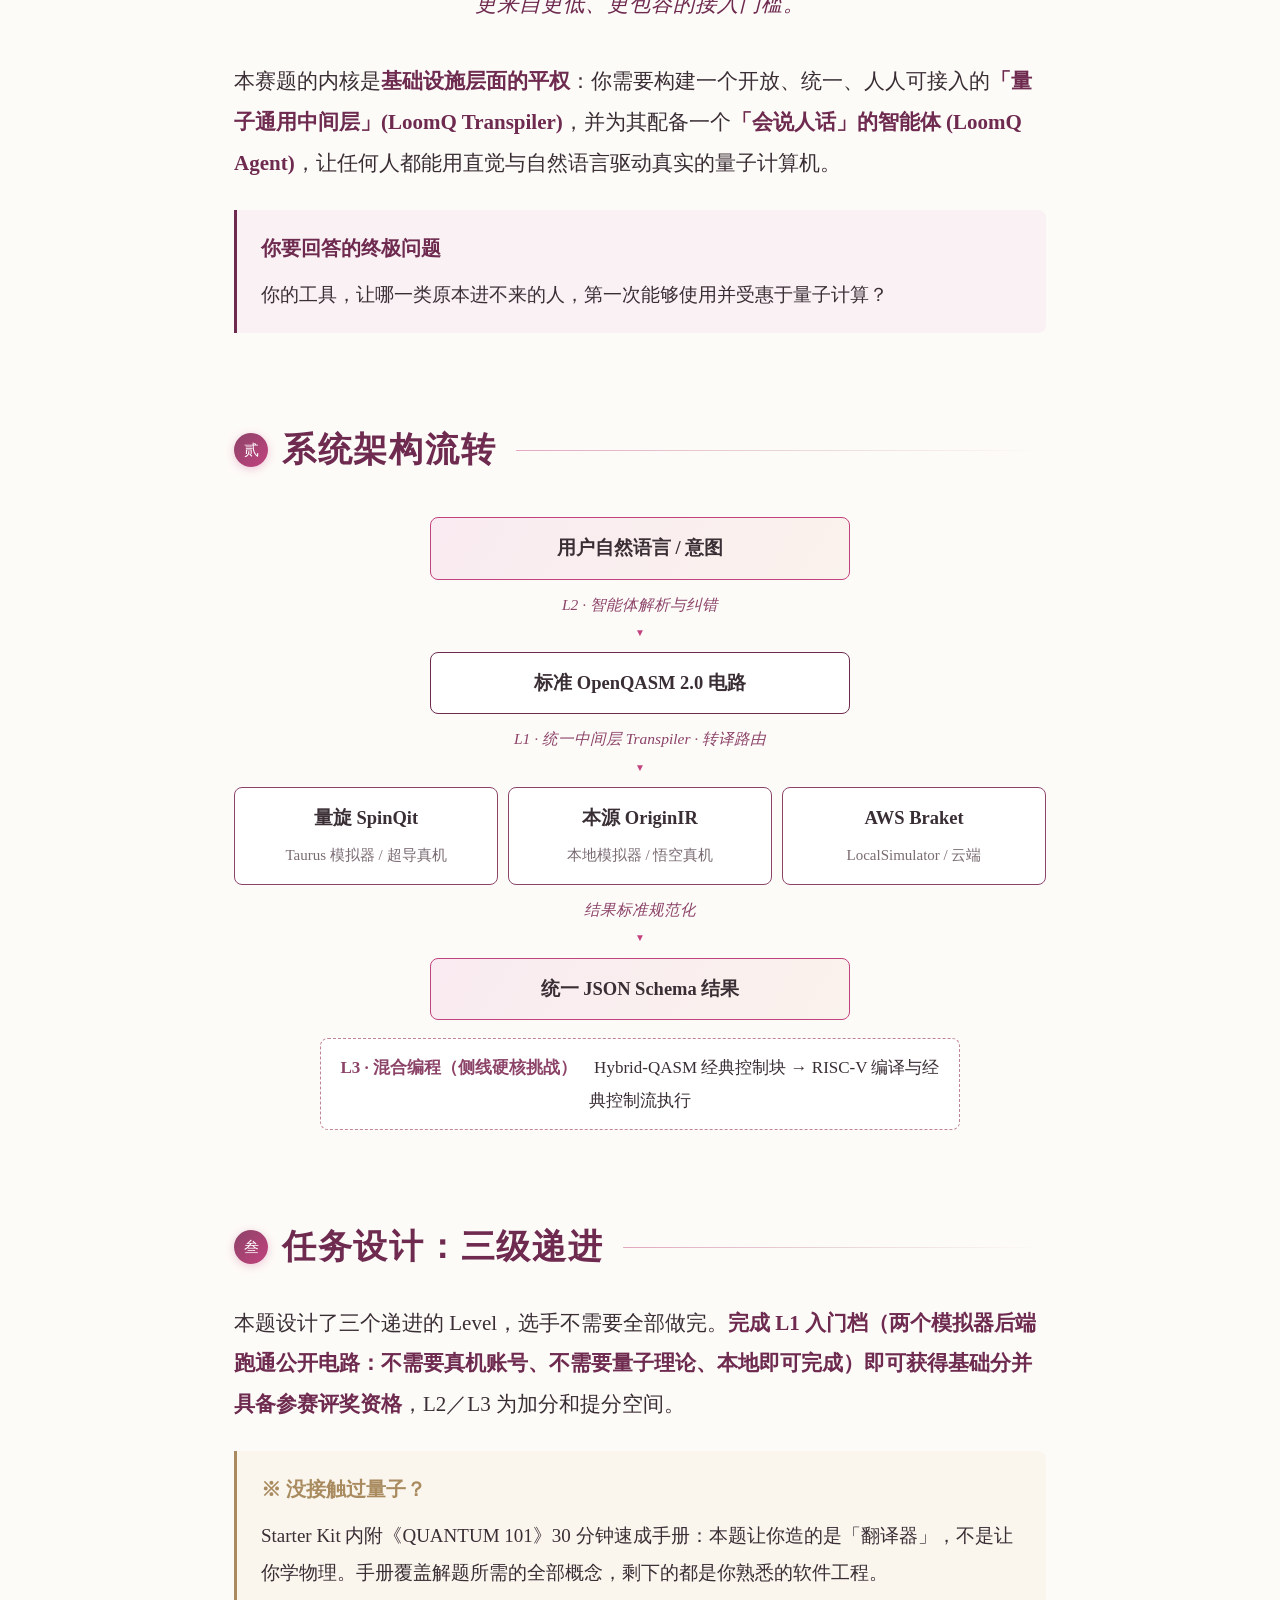
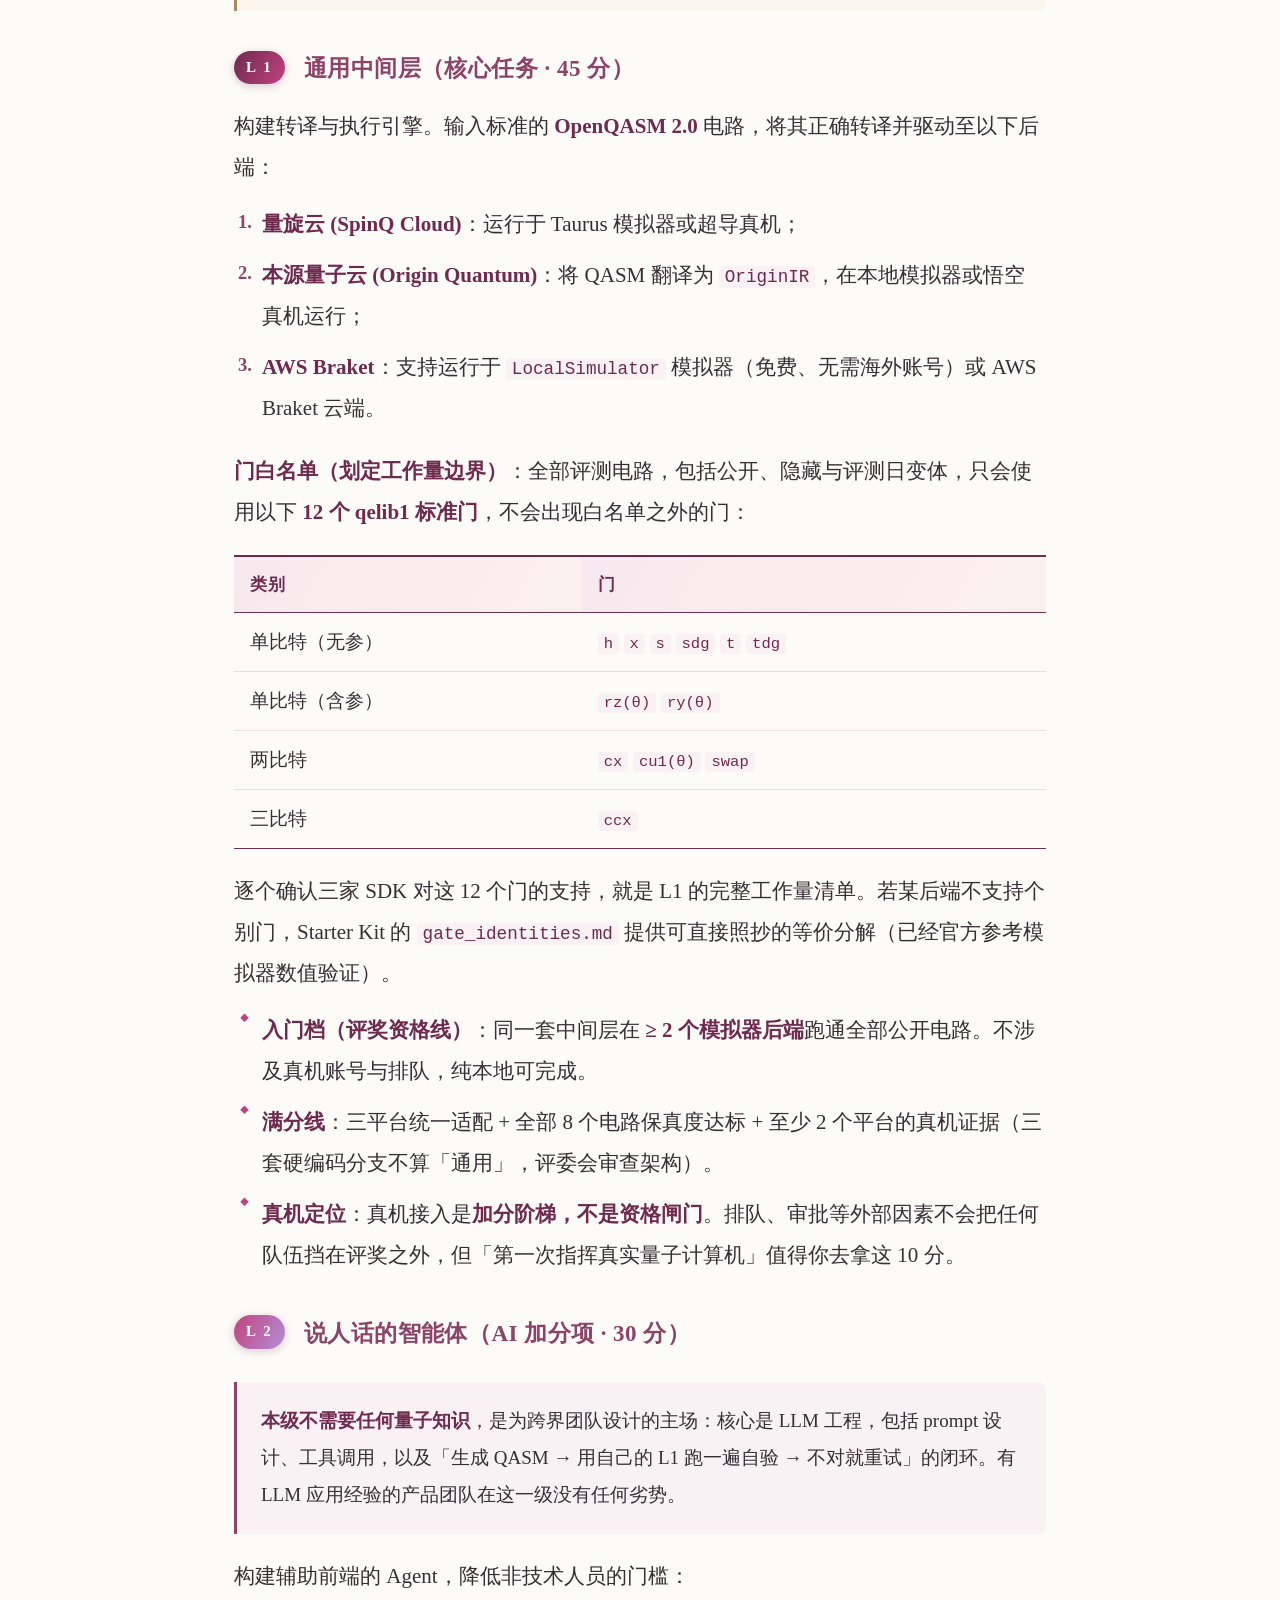
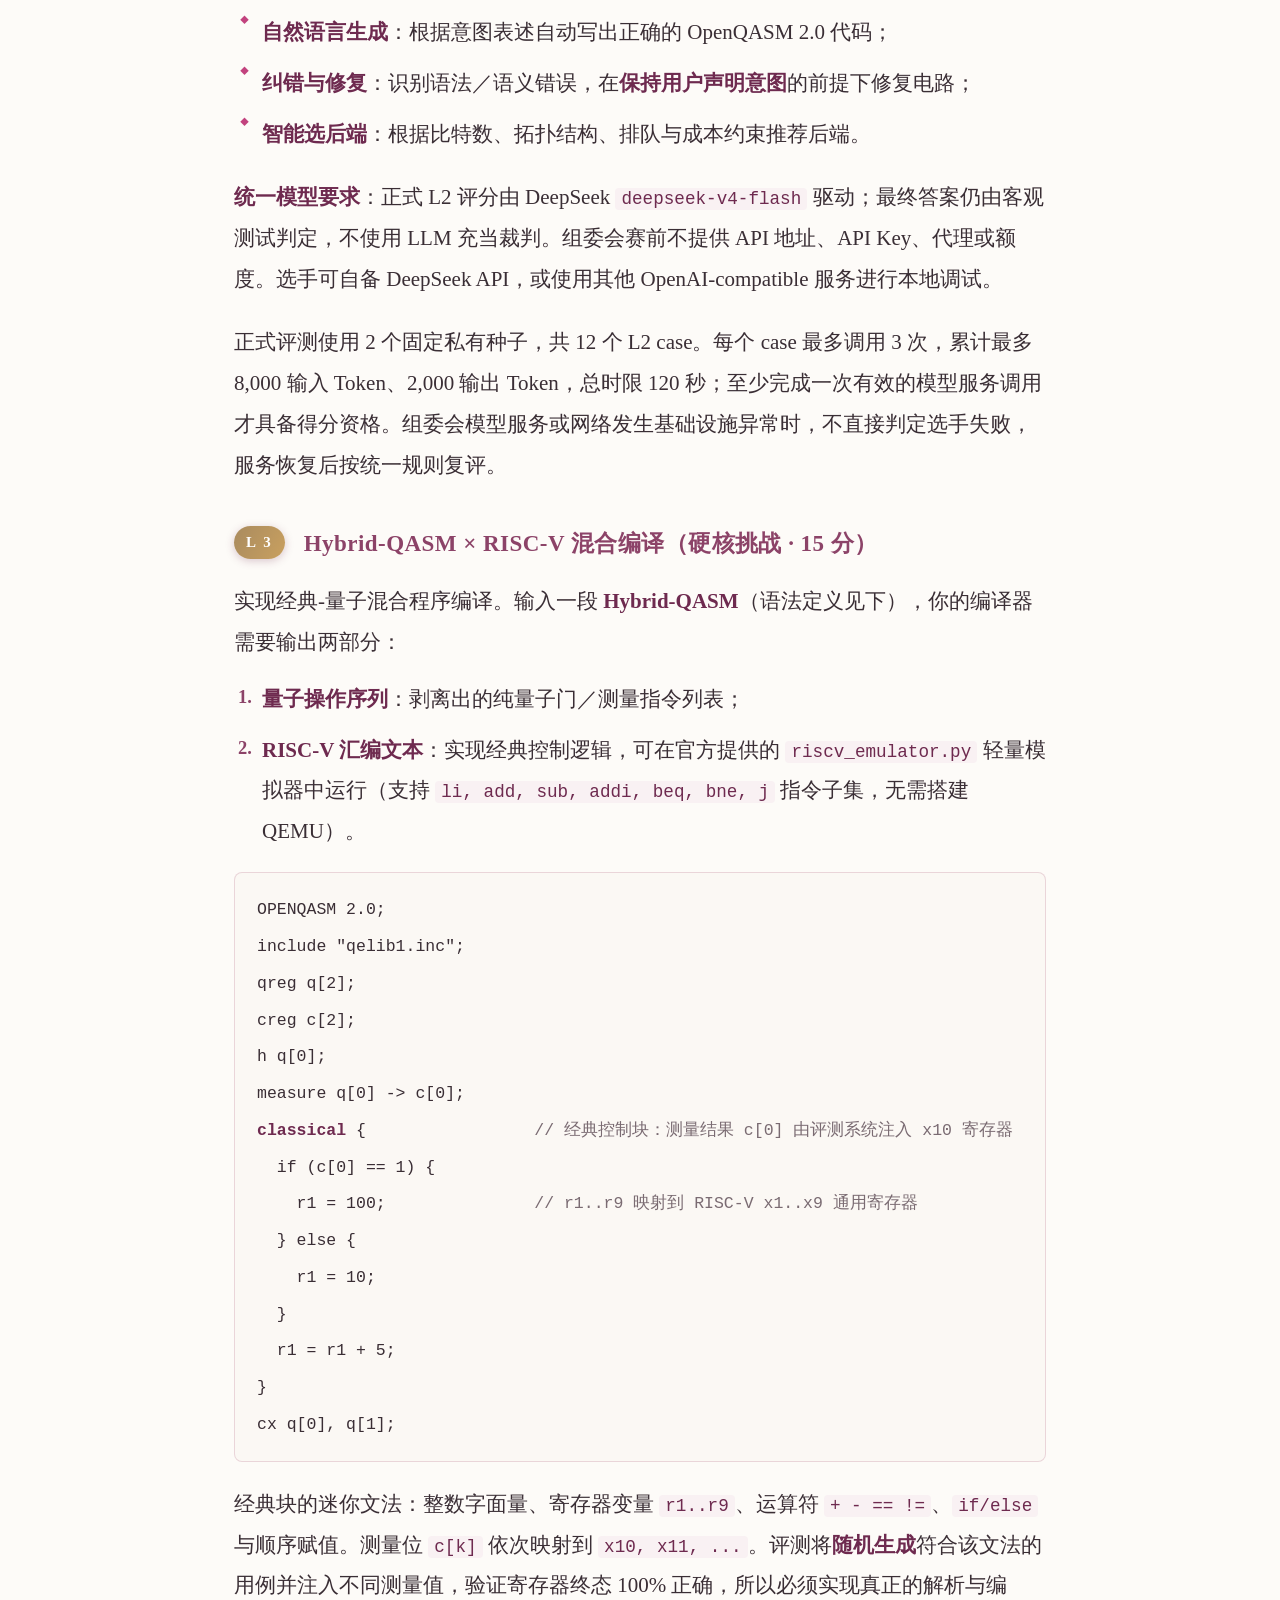
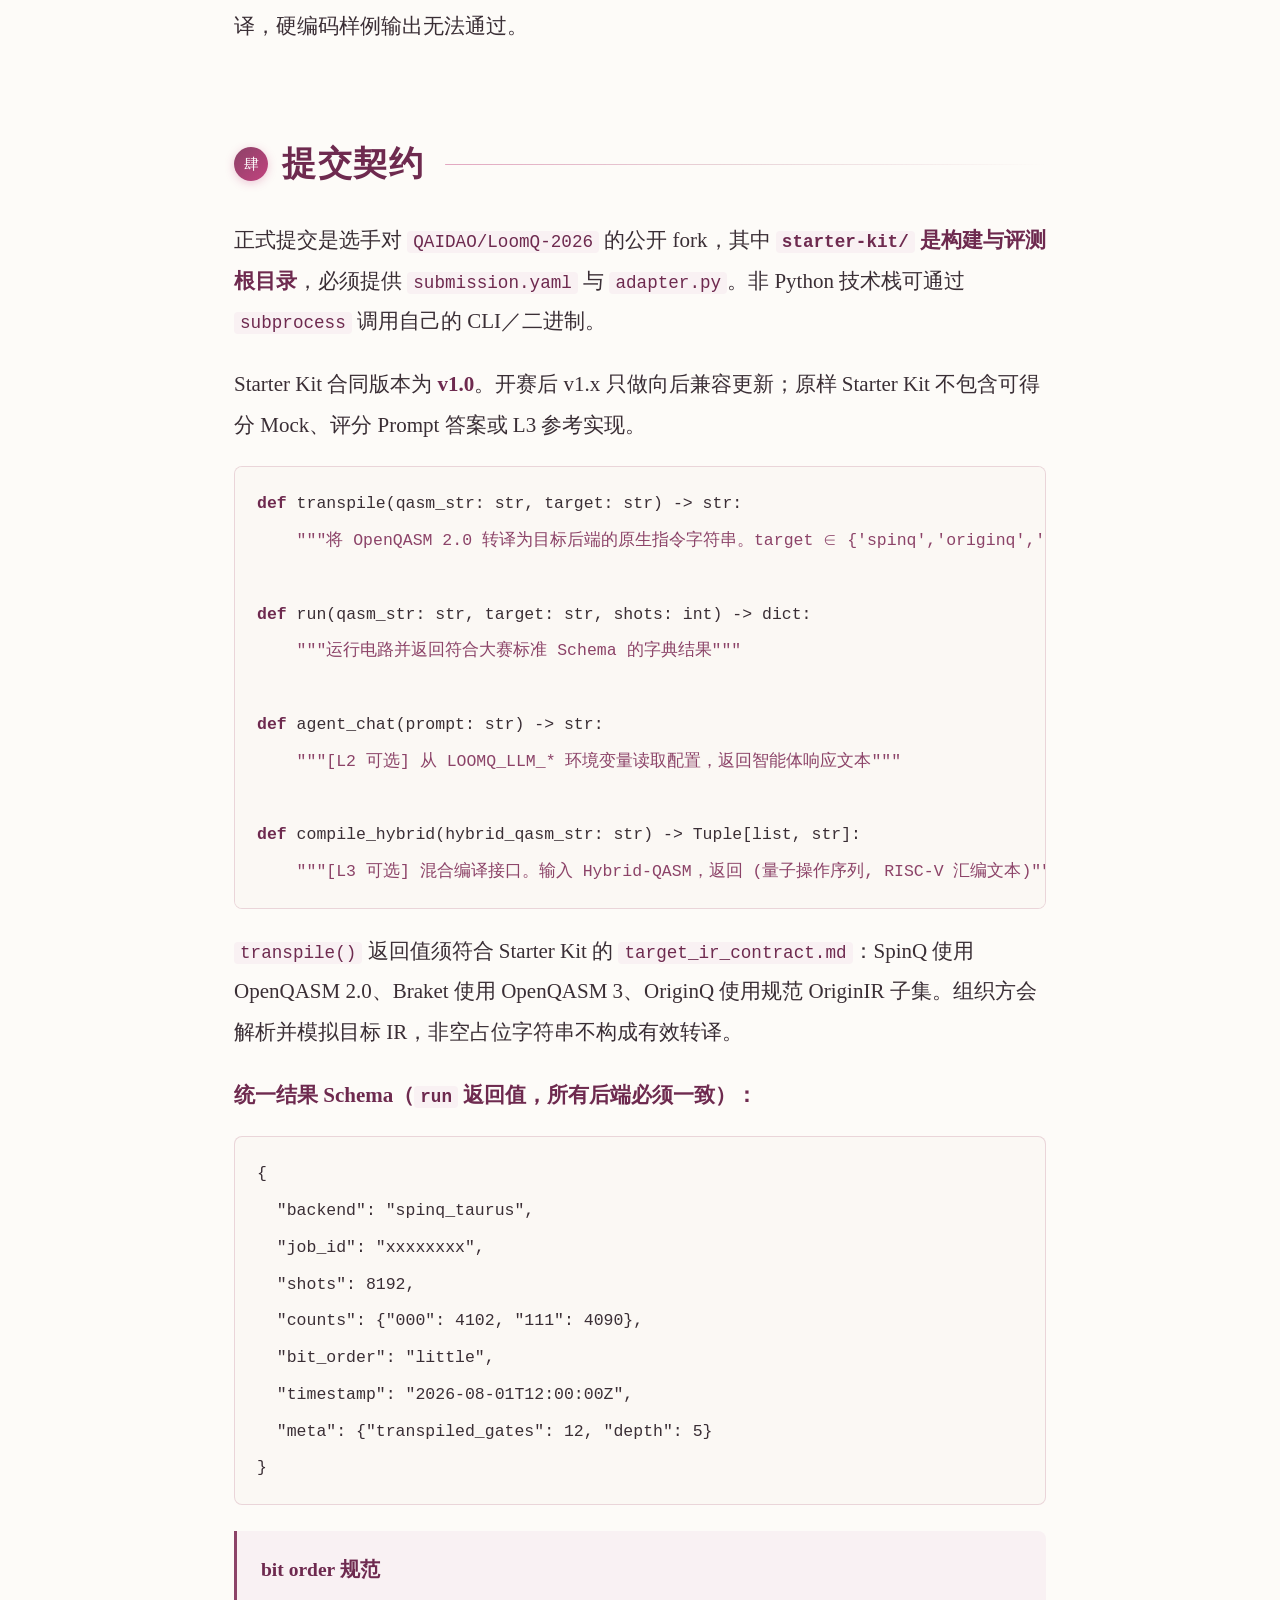
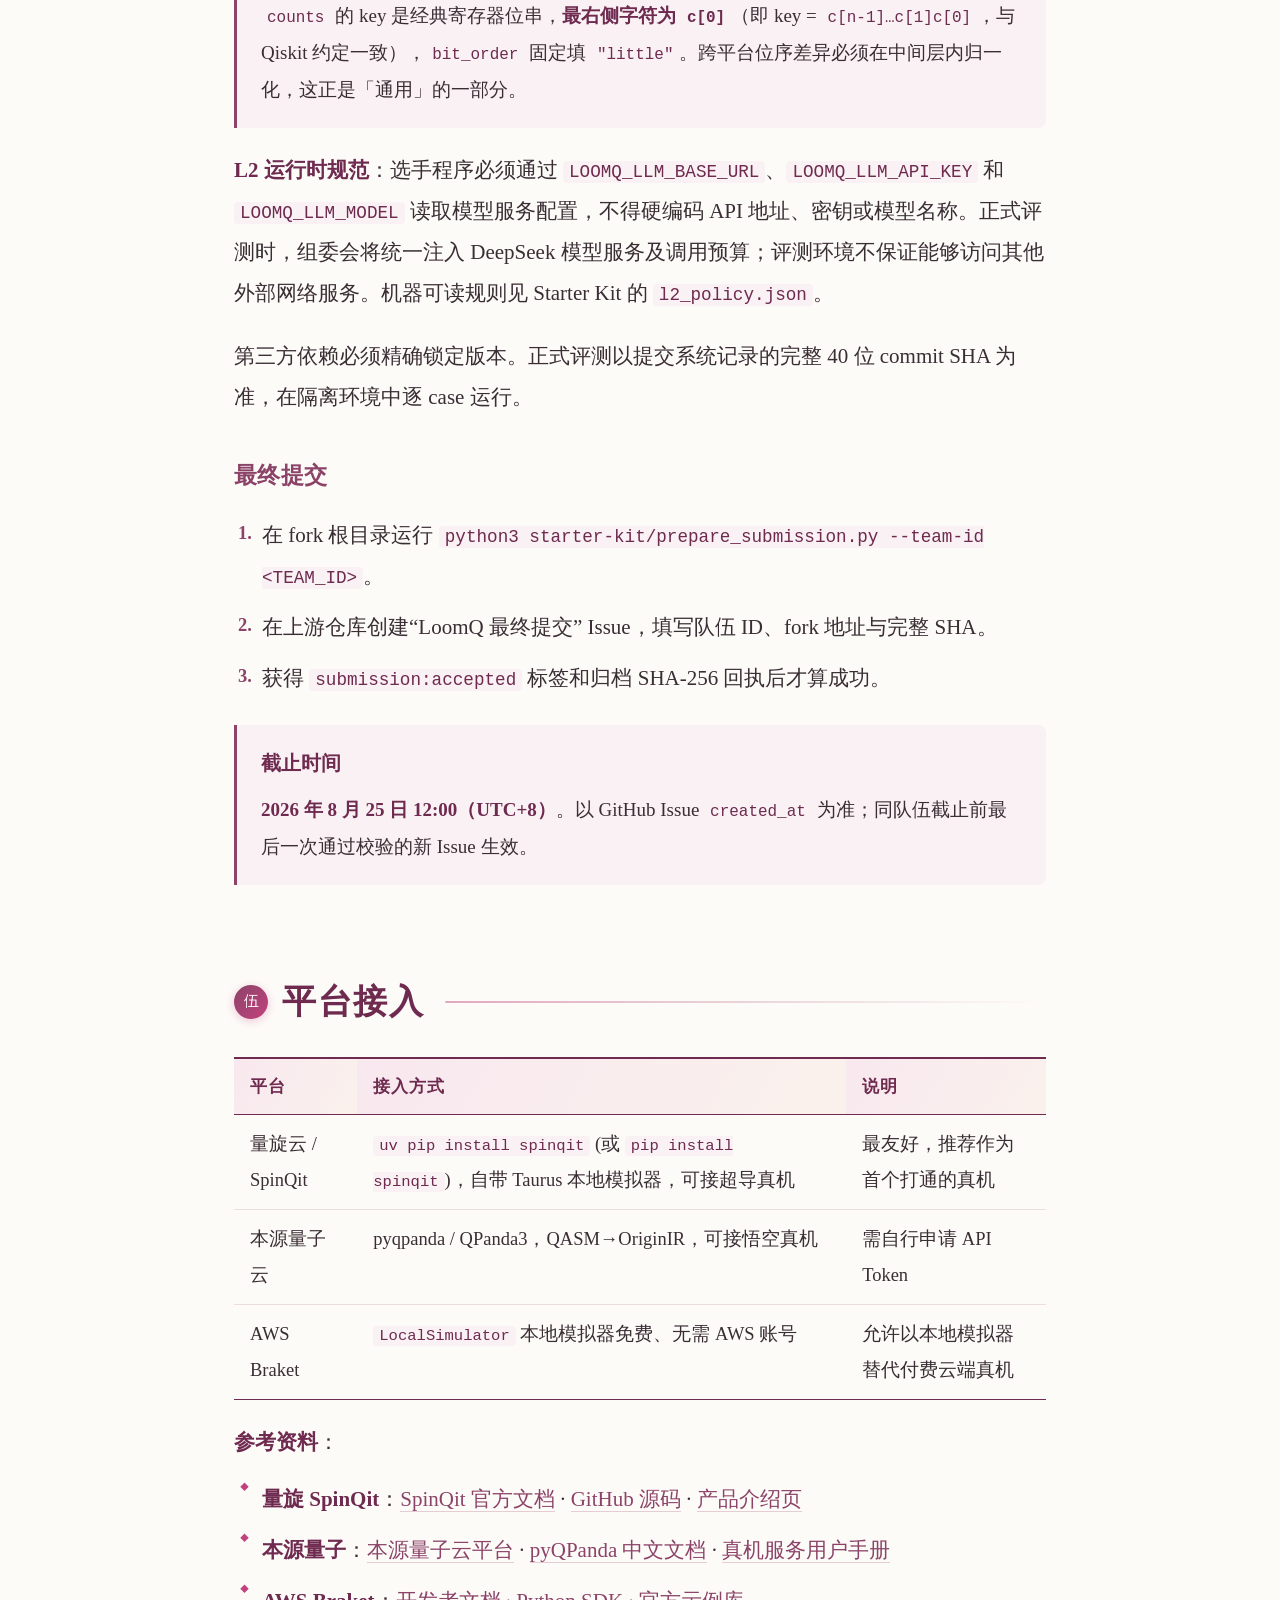
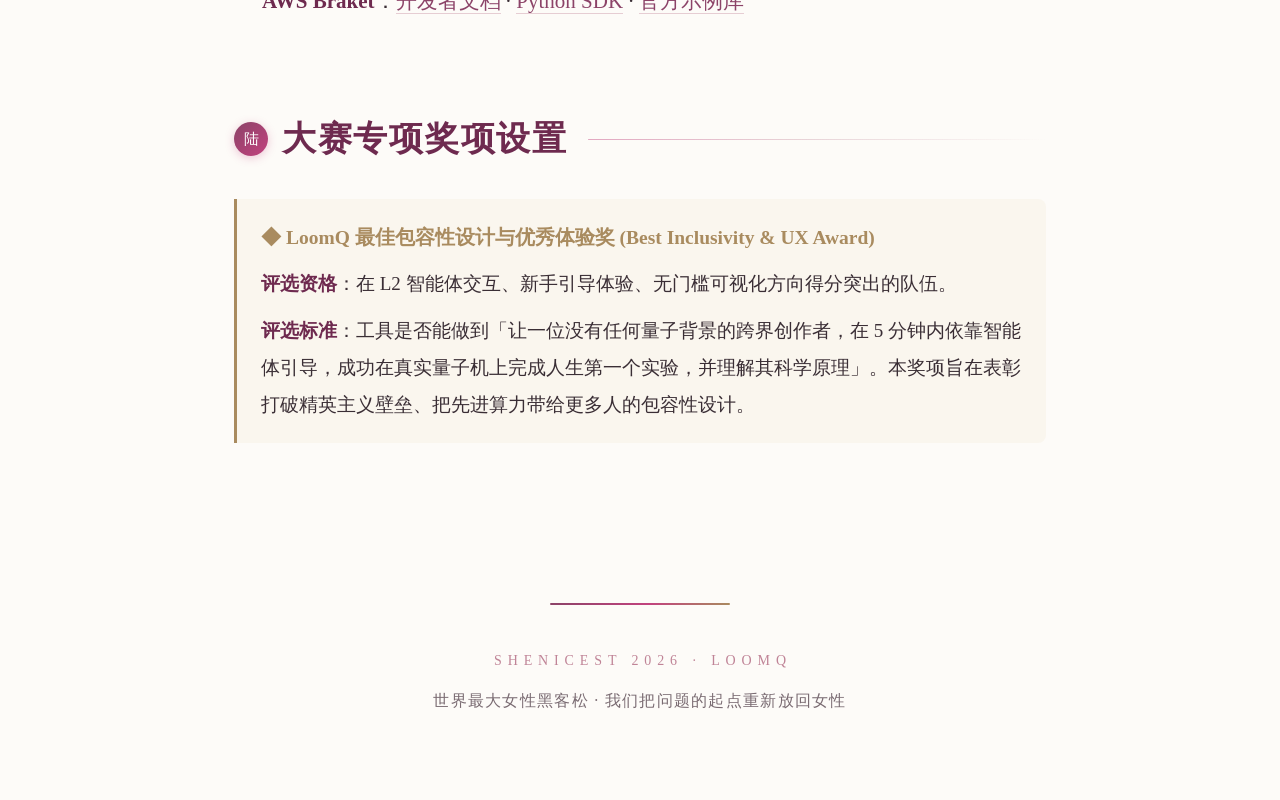
==== commit bf869dcf: "Clarify contestant submission and evidence guidance" ====
--- a/LoomQ-赛题.html
+++ b/LoomQ-赛题.html
@@ -419,7 +419,7 @@
     <li><strong>纠错与修复</strong>：识别语法／语义错误，在<strong>保持用户声明意图</strong>的前提下修复电路；</li>
     <li><strong>智能选后端</strong>：根据比特数、拓扑结构、排队与成本约束推荐后端。</li>
   </ul>
-  <p><strong>统一模型要求</strong>：正式 L2 评分由 DeepSeek <code>deepseek-v4-flash</code> 驱动，关闭 thinking；最终答案仍由客观测试判定，不使用 LLM 充当裁判。组委会赛前不提供 API 地址、API Key、代理或额度。选手可自备 DeepSeek API，或使用其他 OpenAI-compatible 服务进行本地调试。</p>
+  <p><strong>统一模型要求</strong>：正式 L2 评分由 DeepSeek <code>deepseek-v4-flash</code> 驱动；最终答案仍由客观测试判定，不使用 LLM 充当裁判。组委会赛前不提供 API 地址、API Key、代理或额度。选手可自备 DeepSeek API，或使用其他 OpenAI-compatible 服务进行本地调试。</p>
   <p>正式评测使用 2 个固定私有种子，共 12 个 L2 case。每个 case 最多调用 3 次，累计最多 8,000 输入 Token、2,000 输出 Token，总时限 120 秒；至少完成一次有效的模型服务调用才具备得分资格。组委会模型服务或网络发生基础设施异常时，不直接判定选手失败，服务恢复后按统一规则复评。</p>
 
   <h3><span class="tag t3">L 3</span>Hybrid-QASM × RISC-V 混合编译（硬核挑战 · 15 分）</h3>
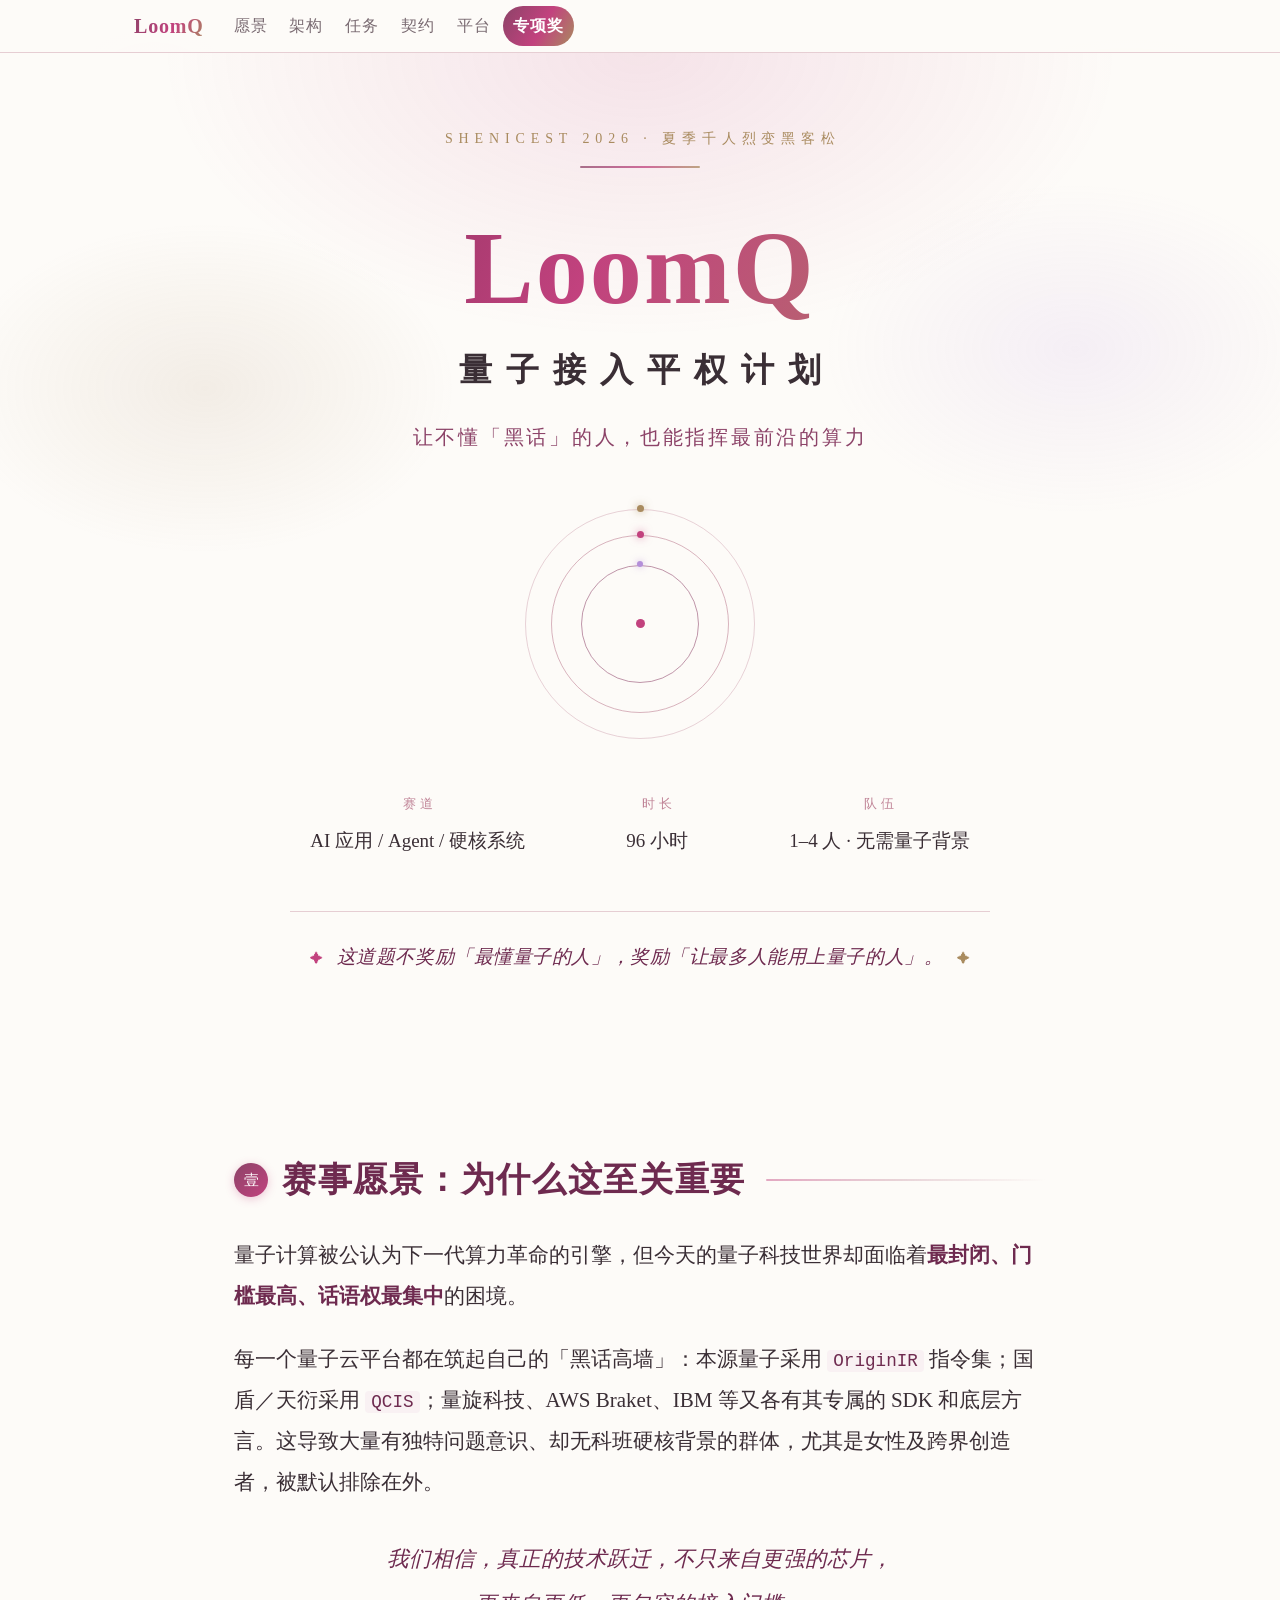
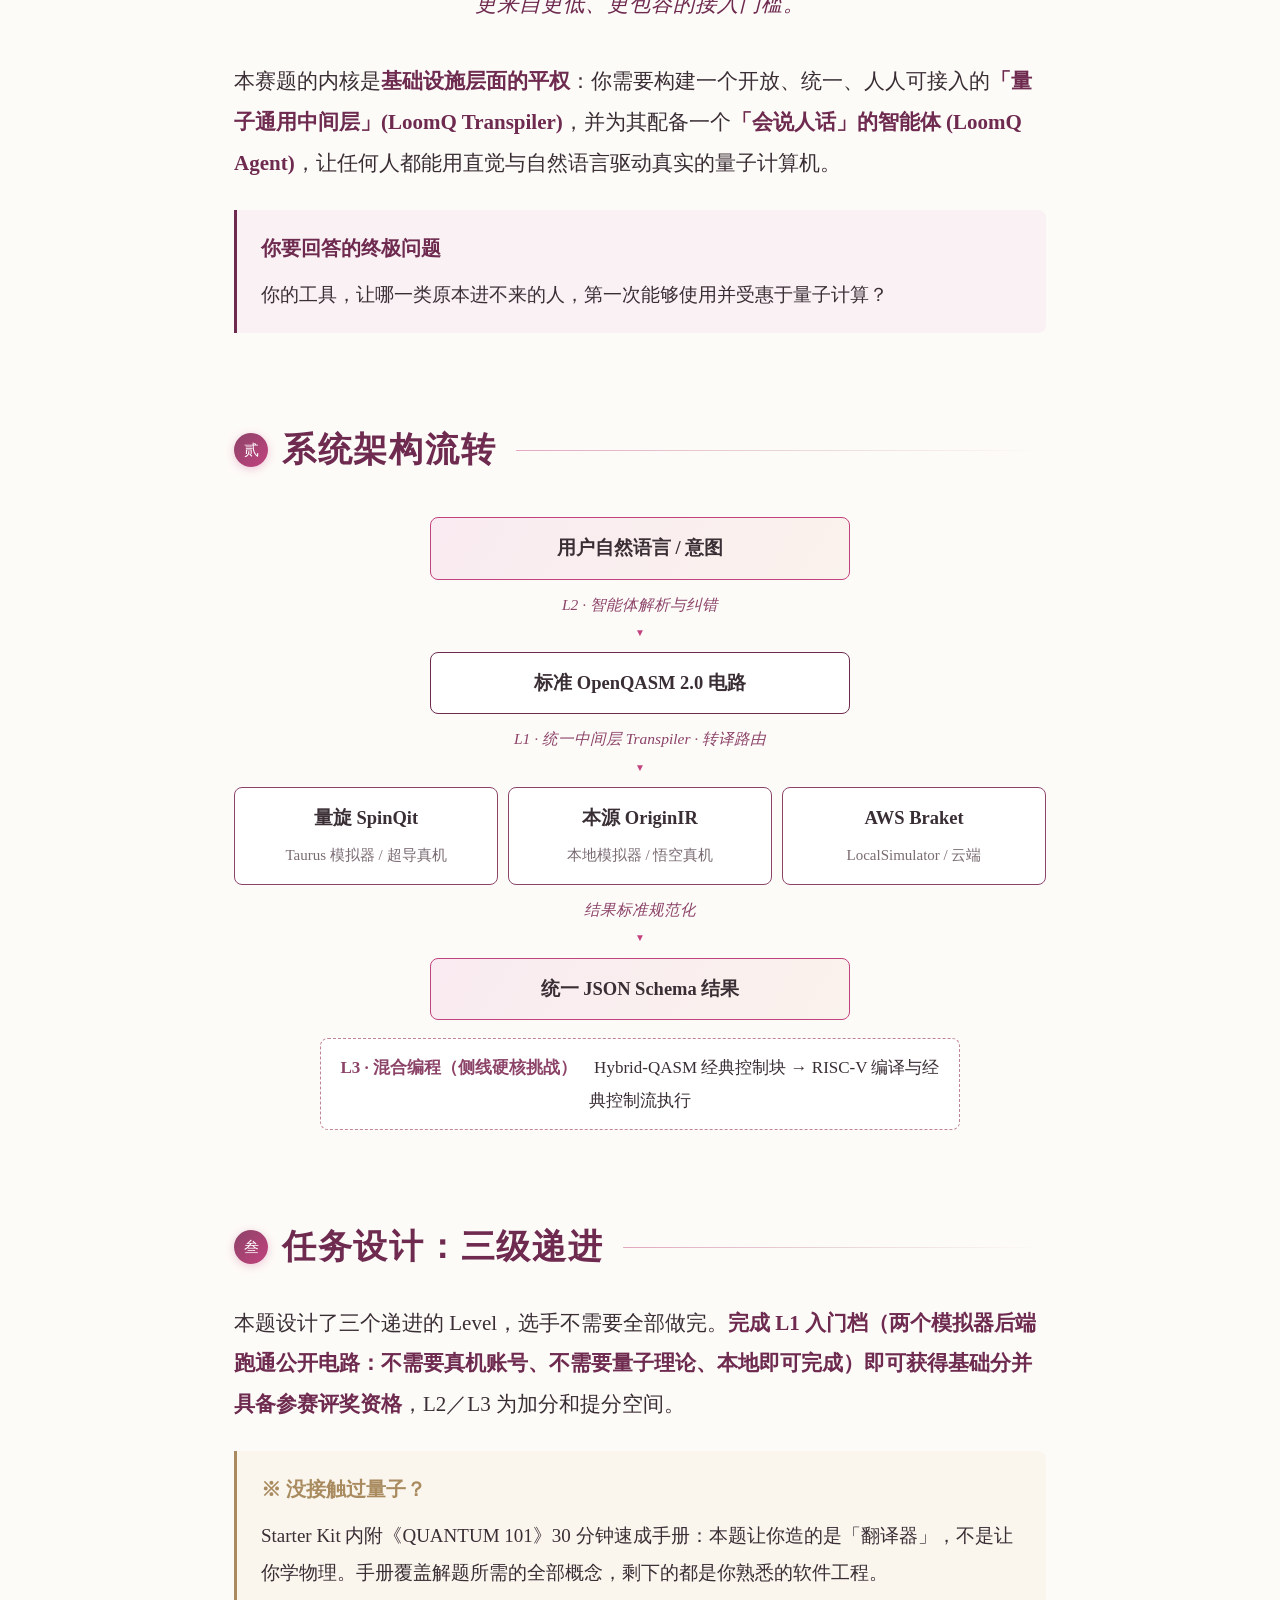
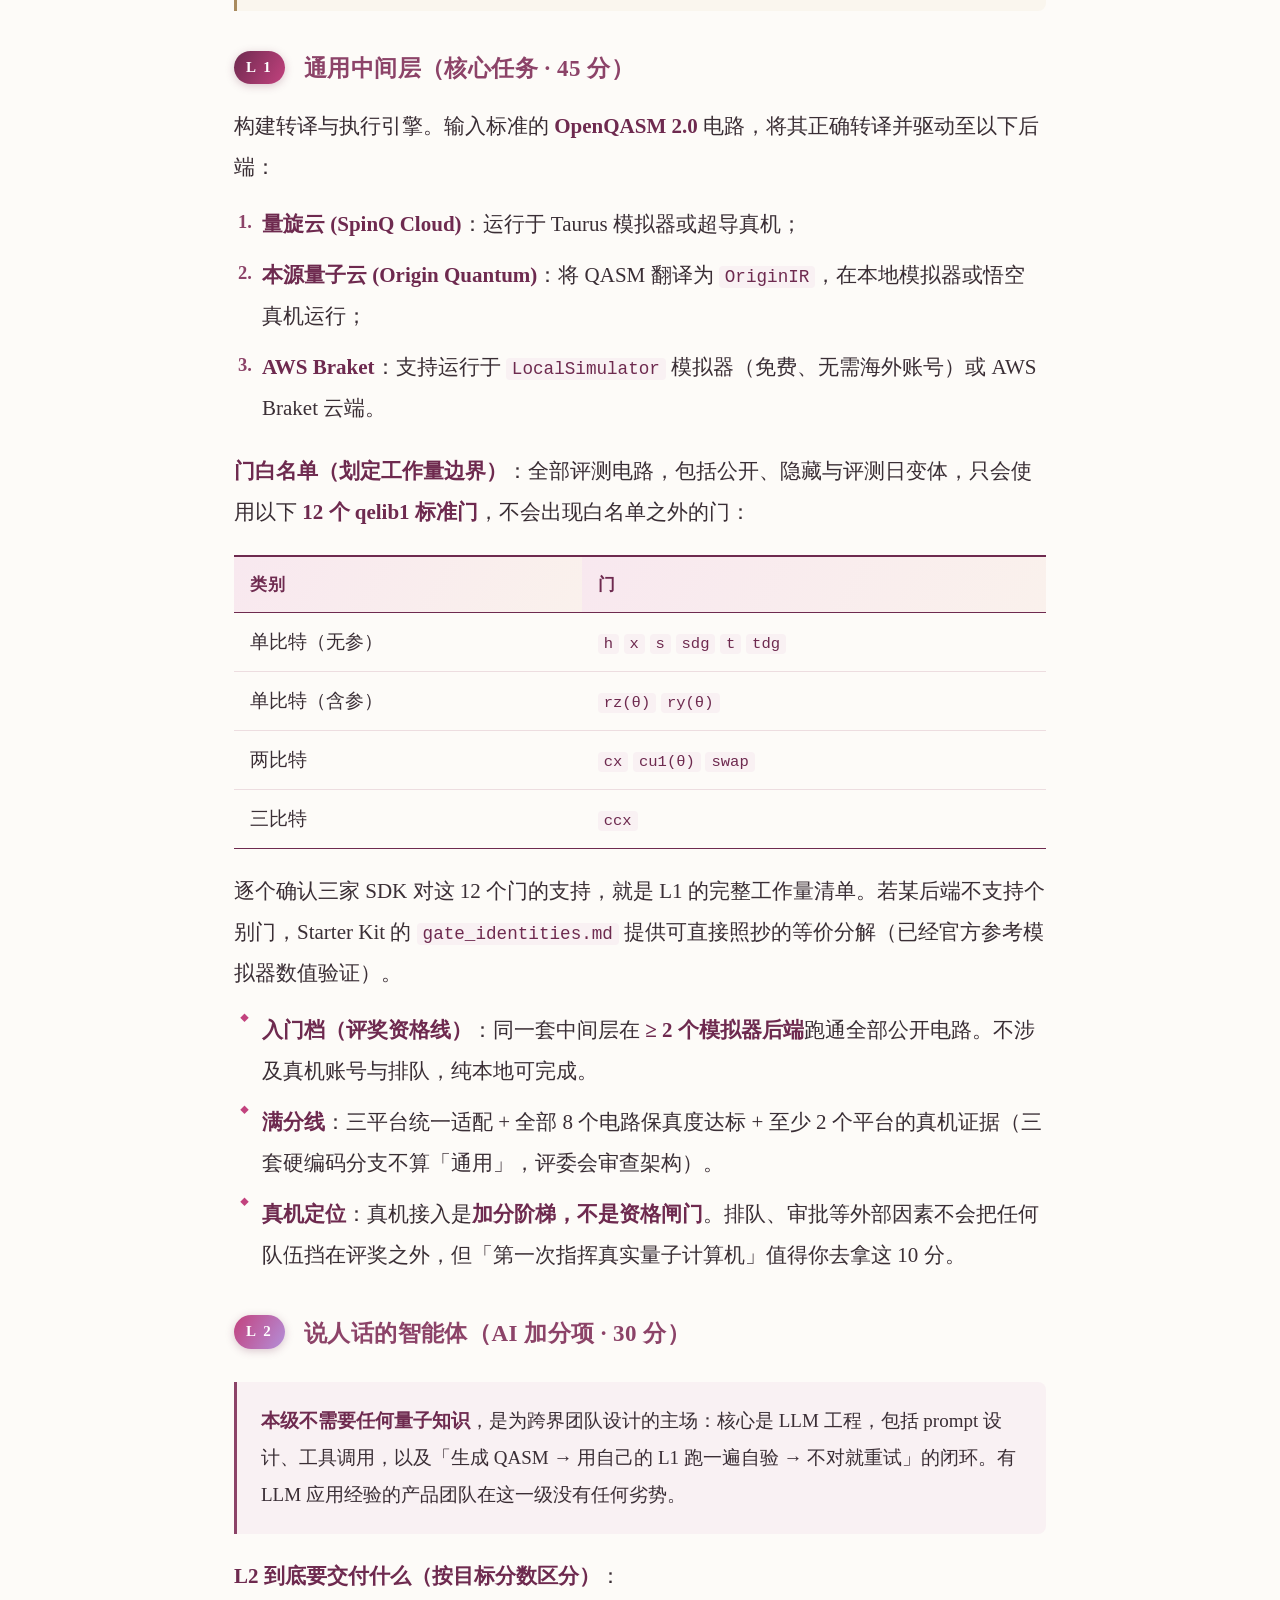
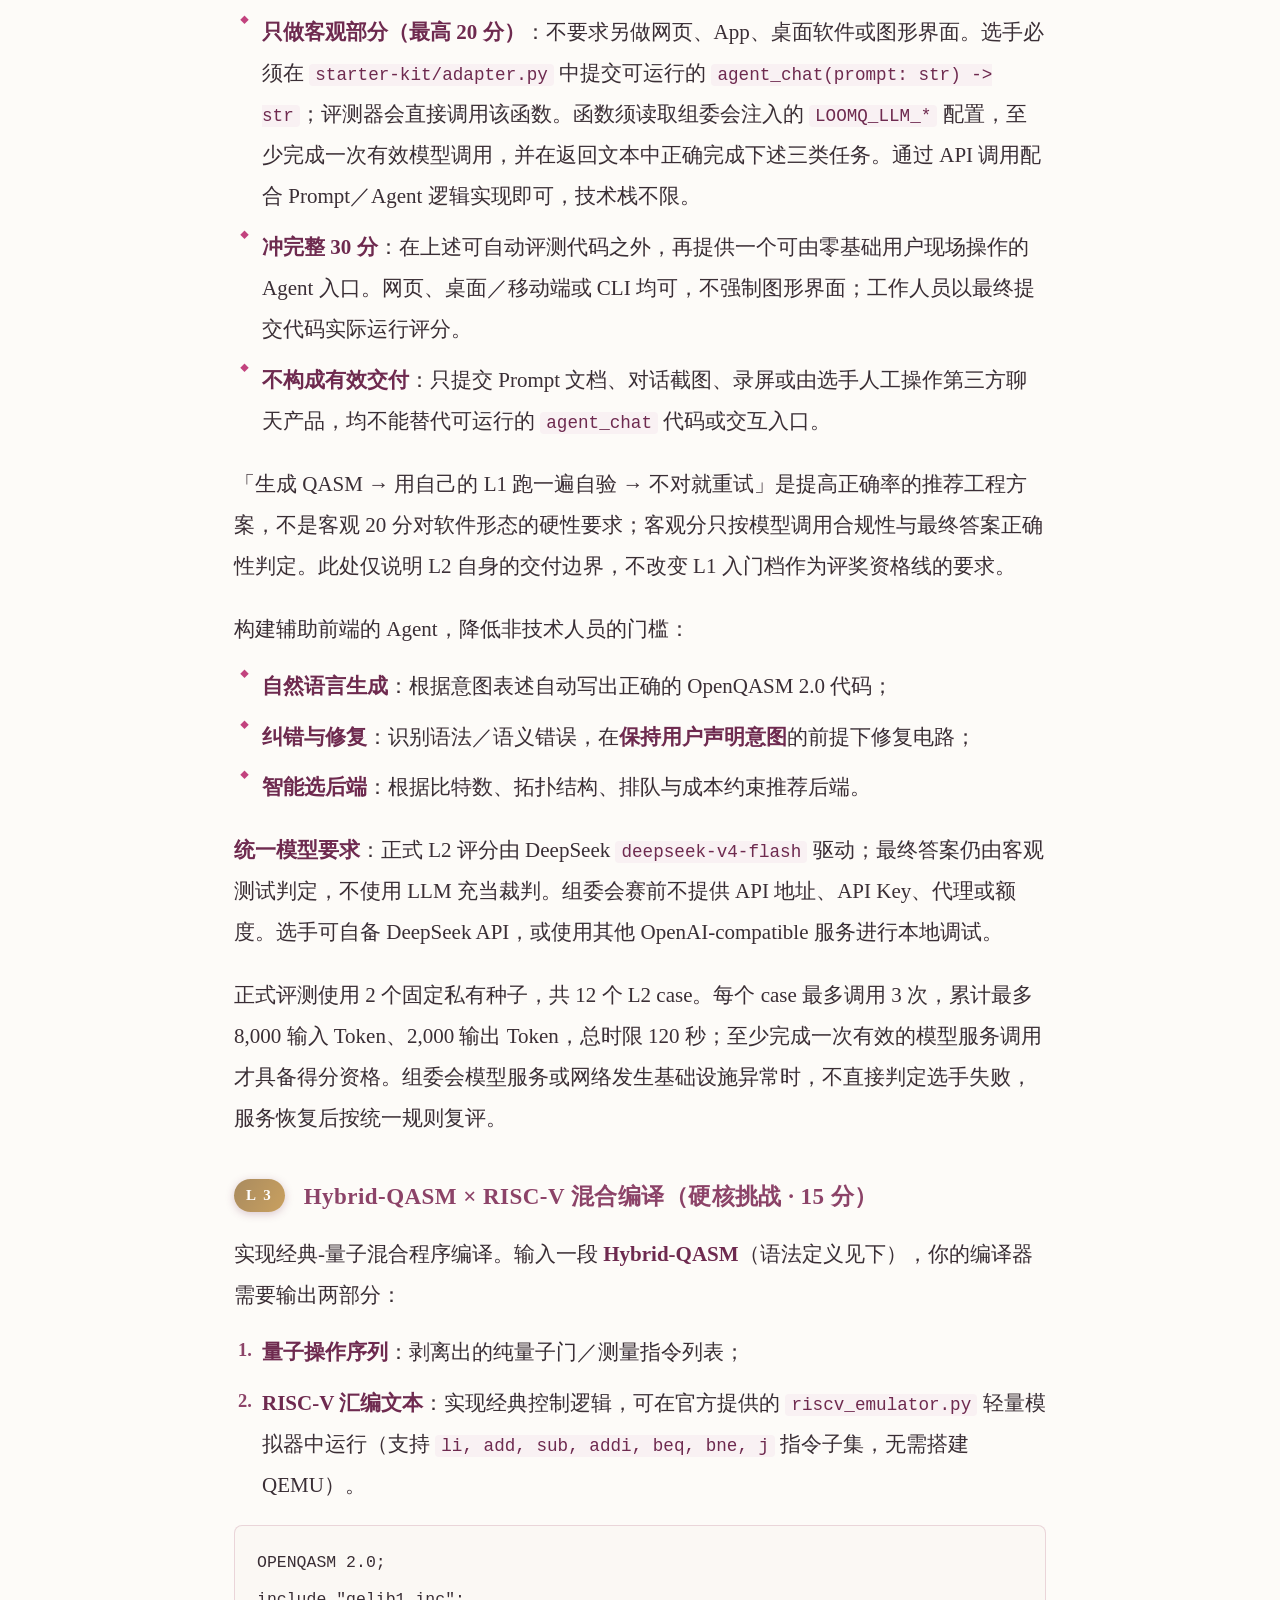
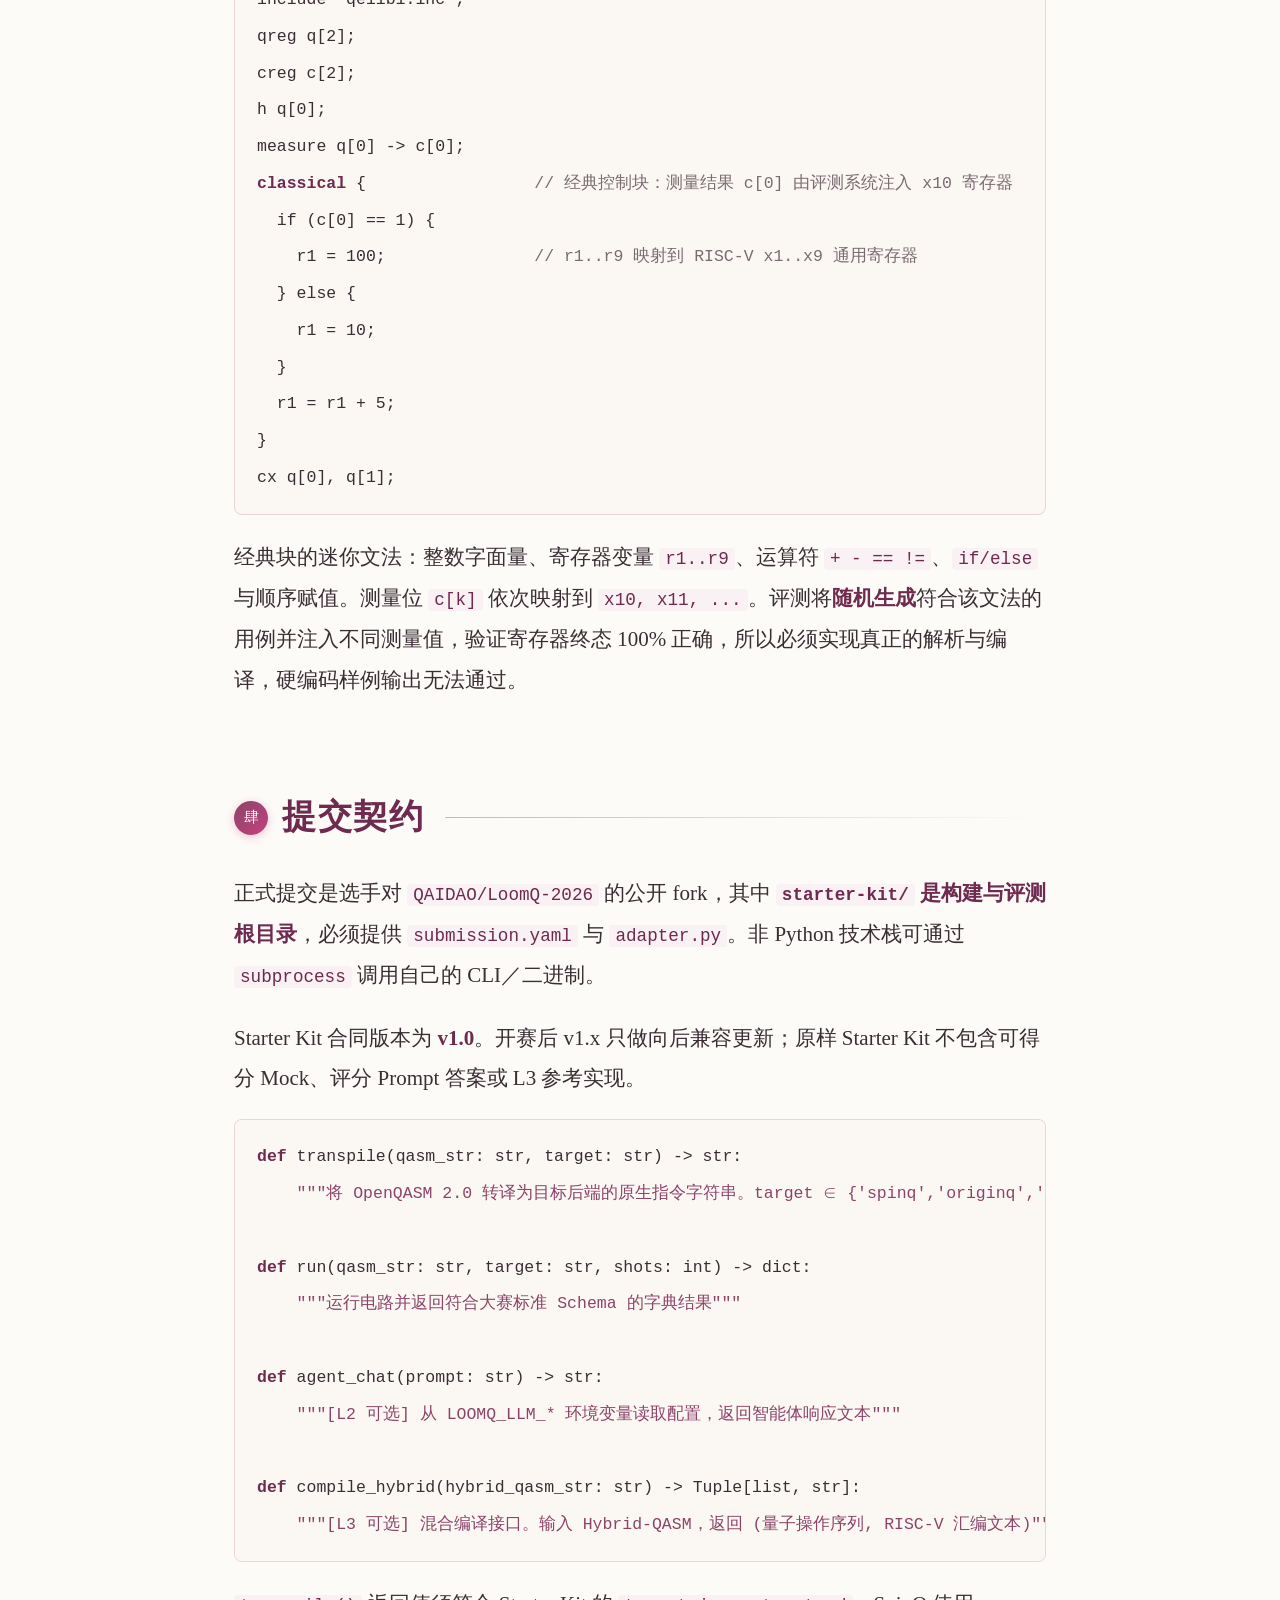
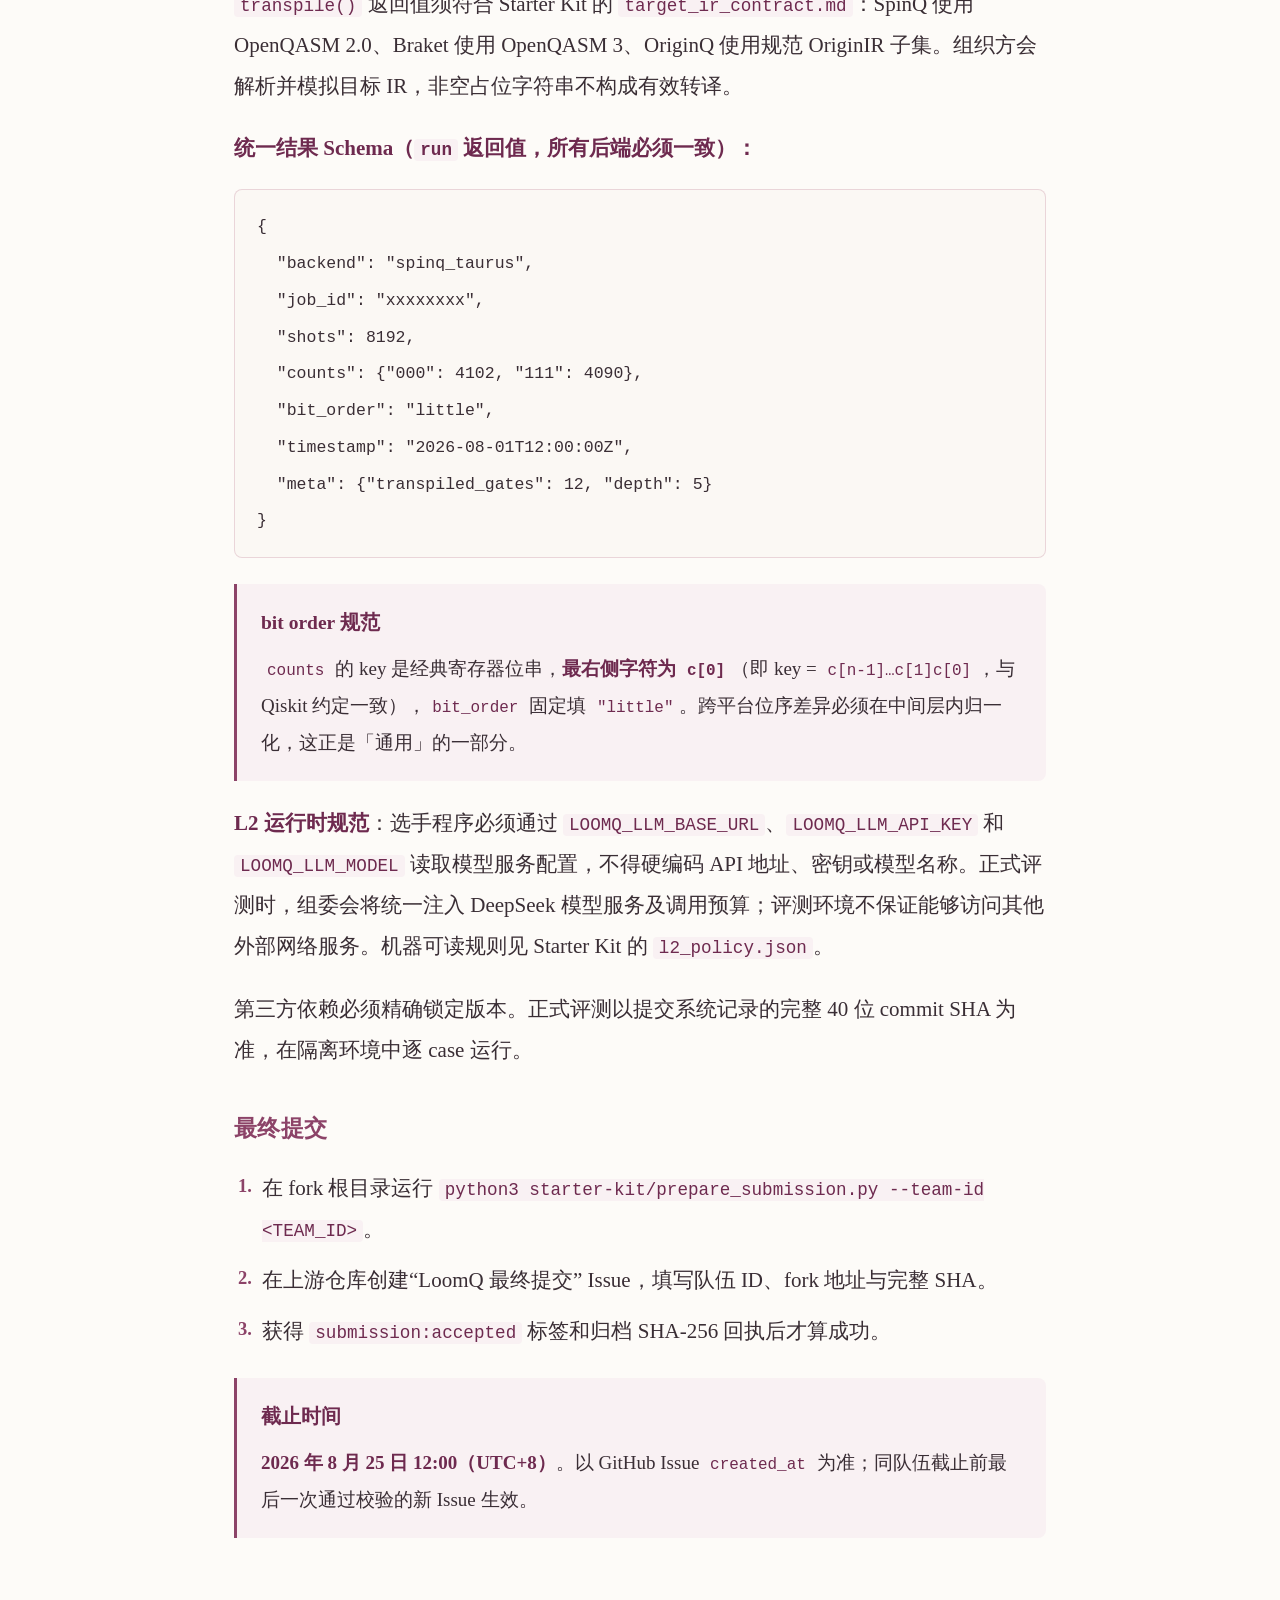
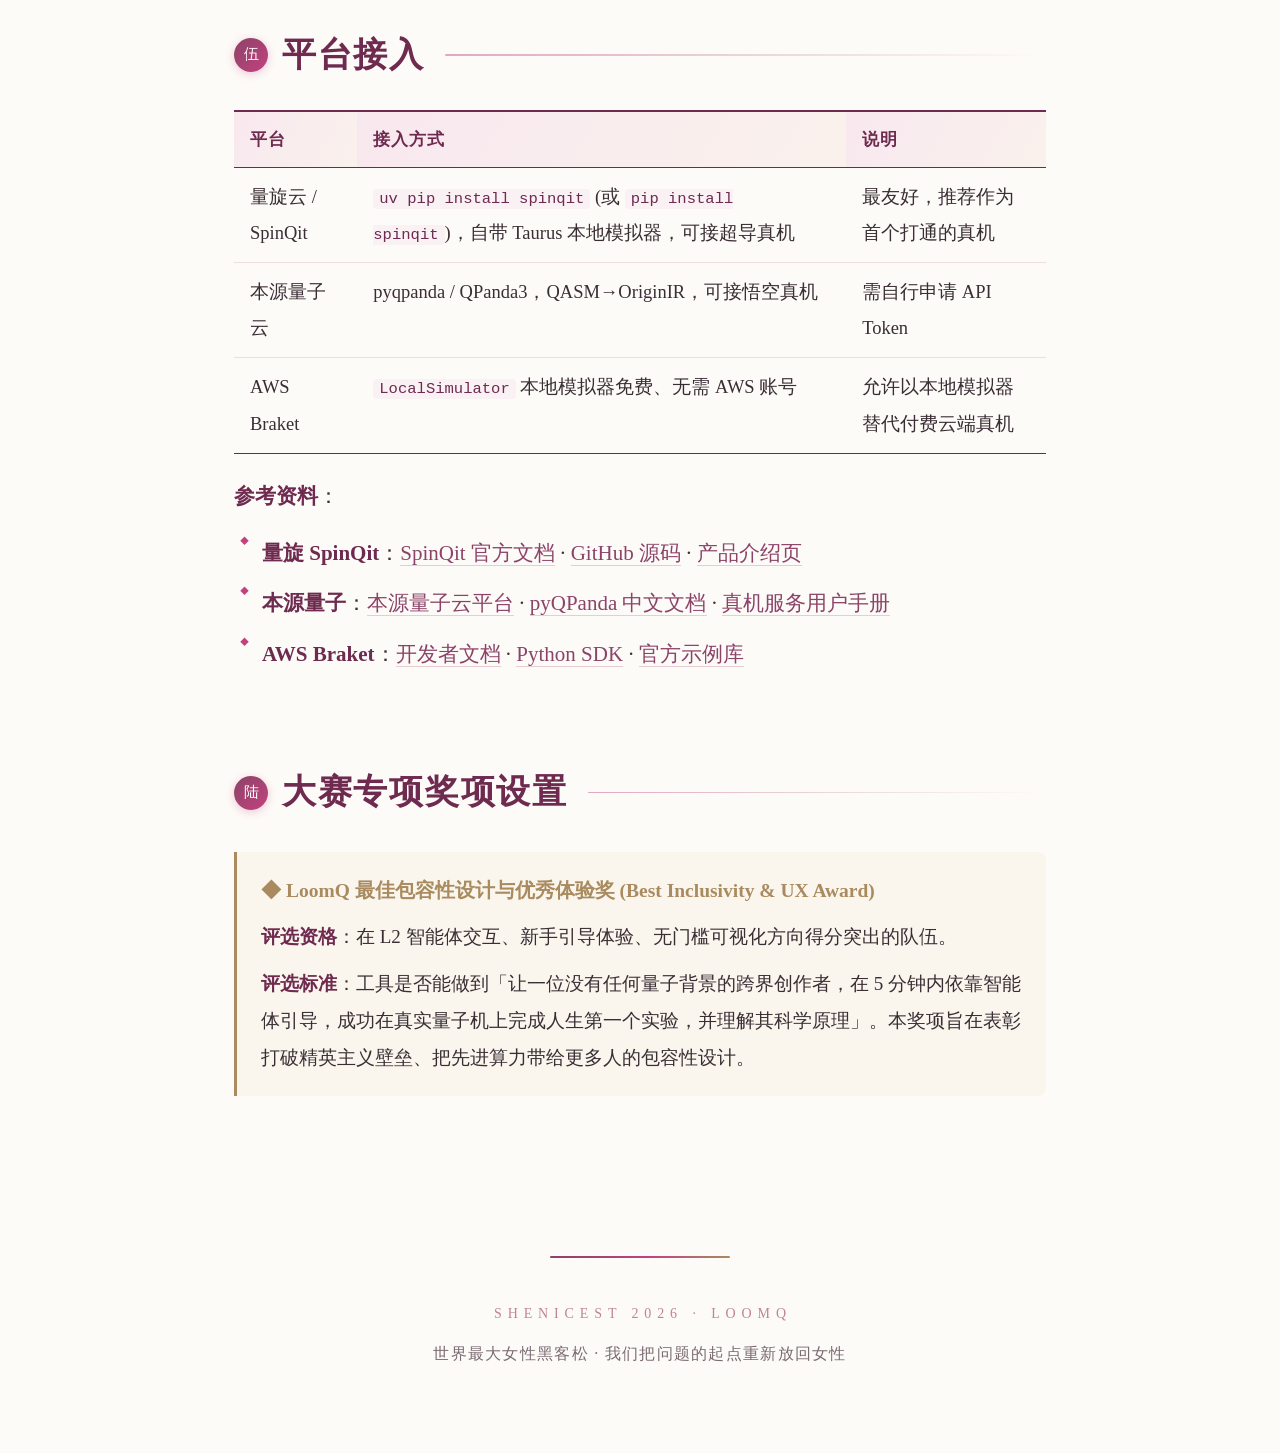
==== commit 6b648392: "clarify L2 deliverables" ====
--- a/LoomQ-赛题.html
+++ b/LoomQ-赛题.html
@@ -413,6 +413,13 @@
   <div class="callout plum2">
     <p><strong>本级不需要任何量子知识</strong>，是为跨界团队设计的主场：核心是 LLM 工程，包括 prompt 设计、工具调用，以及「生成 QASM → 用自己的 L1 跑一遍自验 → 不对就重试」的闭环。有 LLM 应用经验的产品团队在这一级没有任何劣势。</p>
   </div>
+  <p><strong>L2 到底要交付什么（按目标分数区分）</strong>：</p>
+  <ul>
+    <li><strong>只做客观部分（最高 20 分）</strong>：不要求另做网页、App、桌面软件或图形界面。选手必须在 <code>starter-kit/adapter.py</code> 中提交可运行的 <code>agent_chat(prompt: str) -&gt; str</code>；评测器会直接调用该函数。函数须读取组委会注入的 <code>LOOMQ_LLM_*</code> 配置，至少完成一次有效模型调用，并在返回文本中正确完成下述三类任务。通过 API 调用配合 Prompt／Agent 逻辑实现即可，技术栈不限。</li>
+    <li><strong>冲完整 30 分</strong>：在上述可自动评测代码之外，再提供一个可由零基础用户现场操作的 Agent 入口。网页、桌面／移动端或 CLI 均可，不强制图形界面；工作人员以最终提交代码实际运行评分。</li>
+    <li><strong>不构成有效交付</strong>：只提交 Prompt 文档、对话截图、录屏或由选手人工操作第三方聊天产品，均不能替代可运行的 <code>agent_chat</code> 代码或交互入口。</li>
+  </ul>
+  <p>「生成 QASM → 用自己的 L1 跑一遍自验 → 不对就重试」是提高正确率的推荐工程方案，不是客观 20 分对软件形态的硬性要求；客观分只按模型调用合规性与最终答案正确性判定。此处仅说明 L2 自身的交付边界，不改变 L1 入门档作为评奖资格线的要求。</p>
   <p>构建辅助前端的 Agent，降低非技术人员的门槛：</p>
   <ul>
     <li><strong>自然语言生成</strong>：根据意图表述自动写出正确的 OpenQASM 2.0 代码；</li>
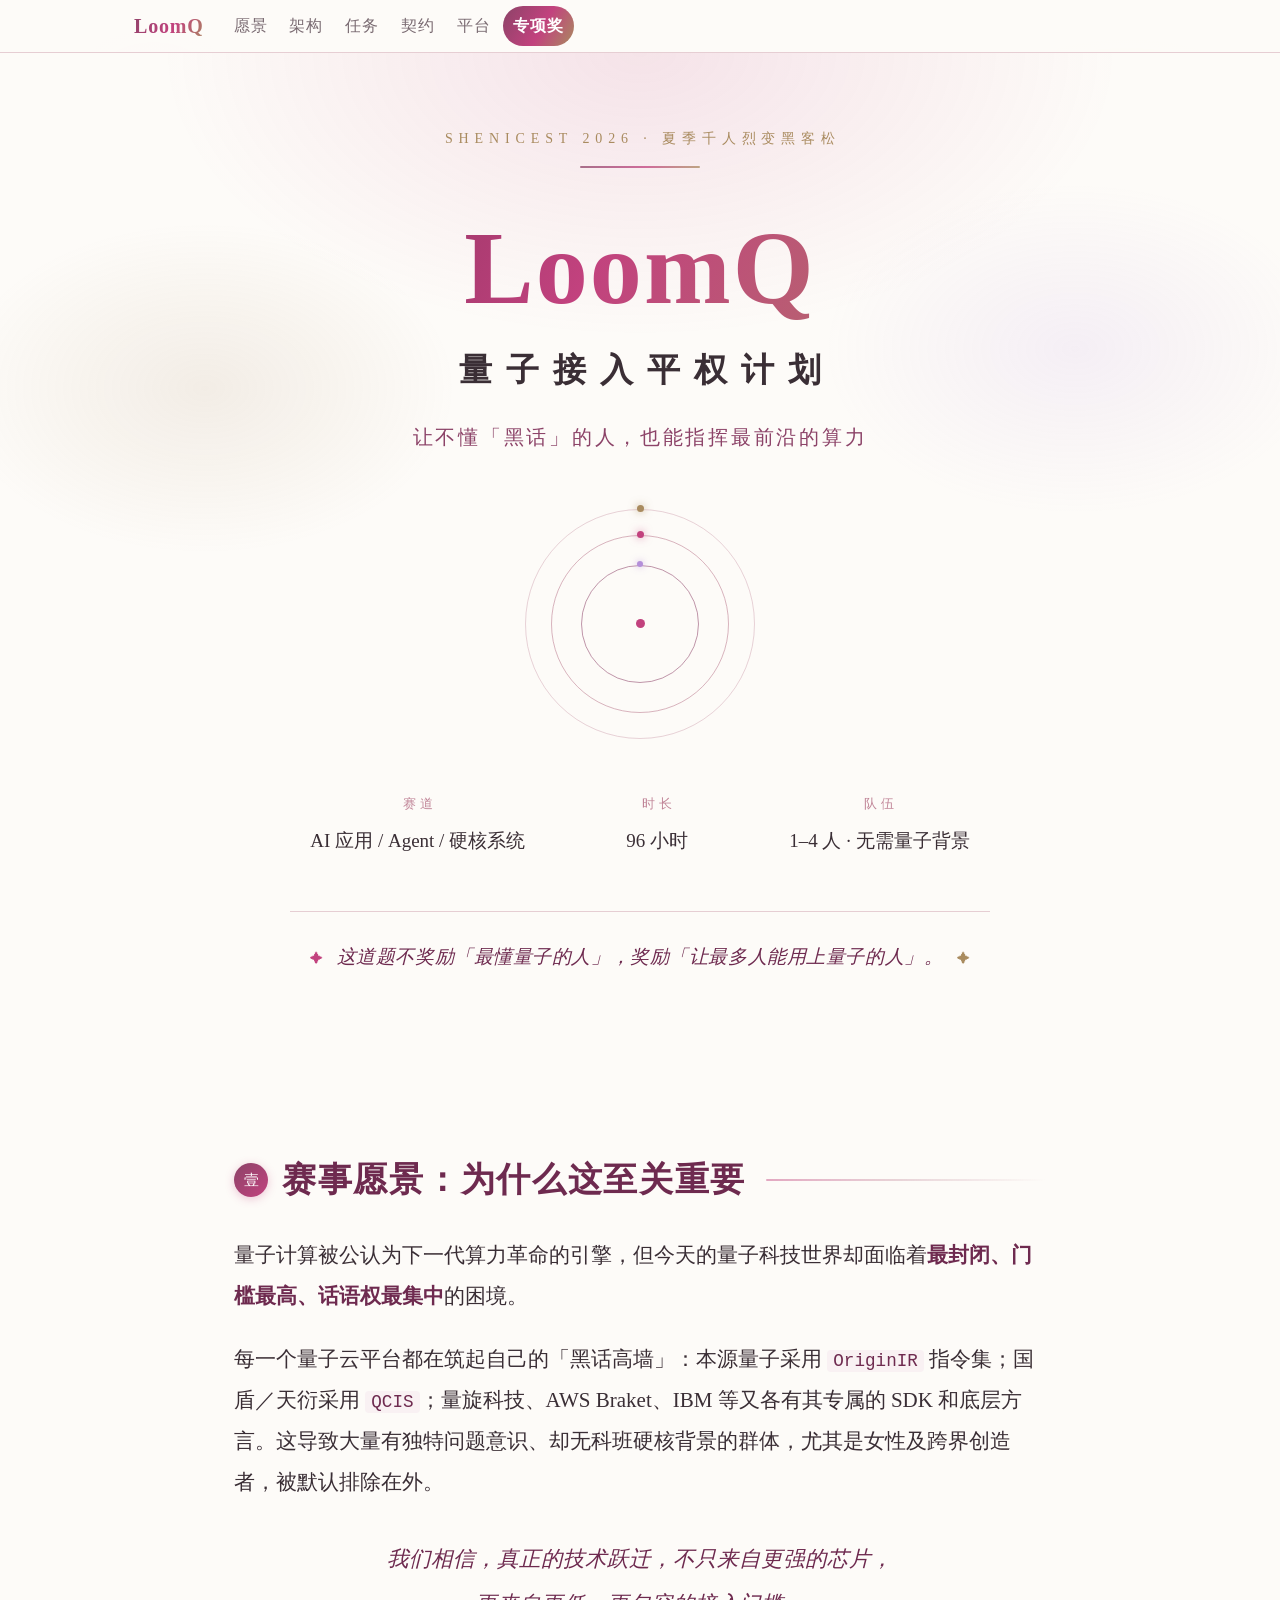
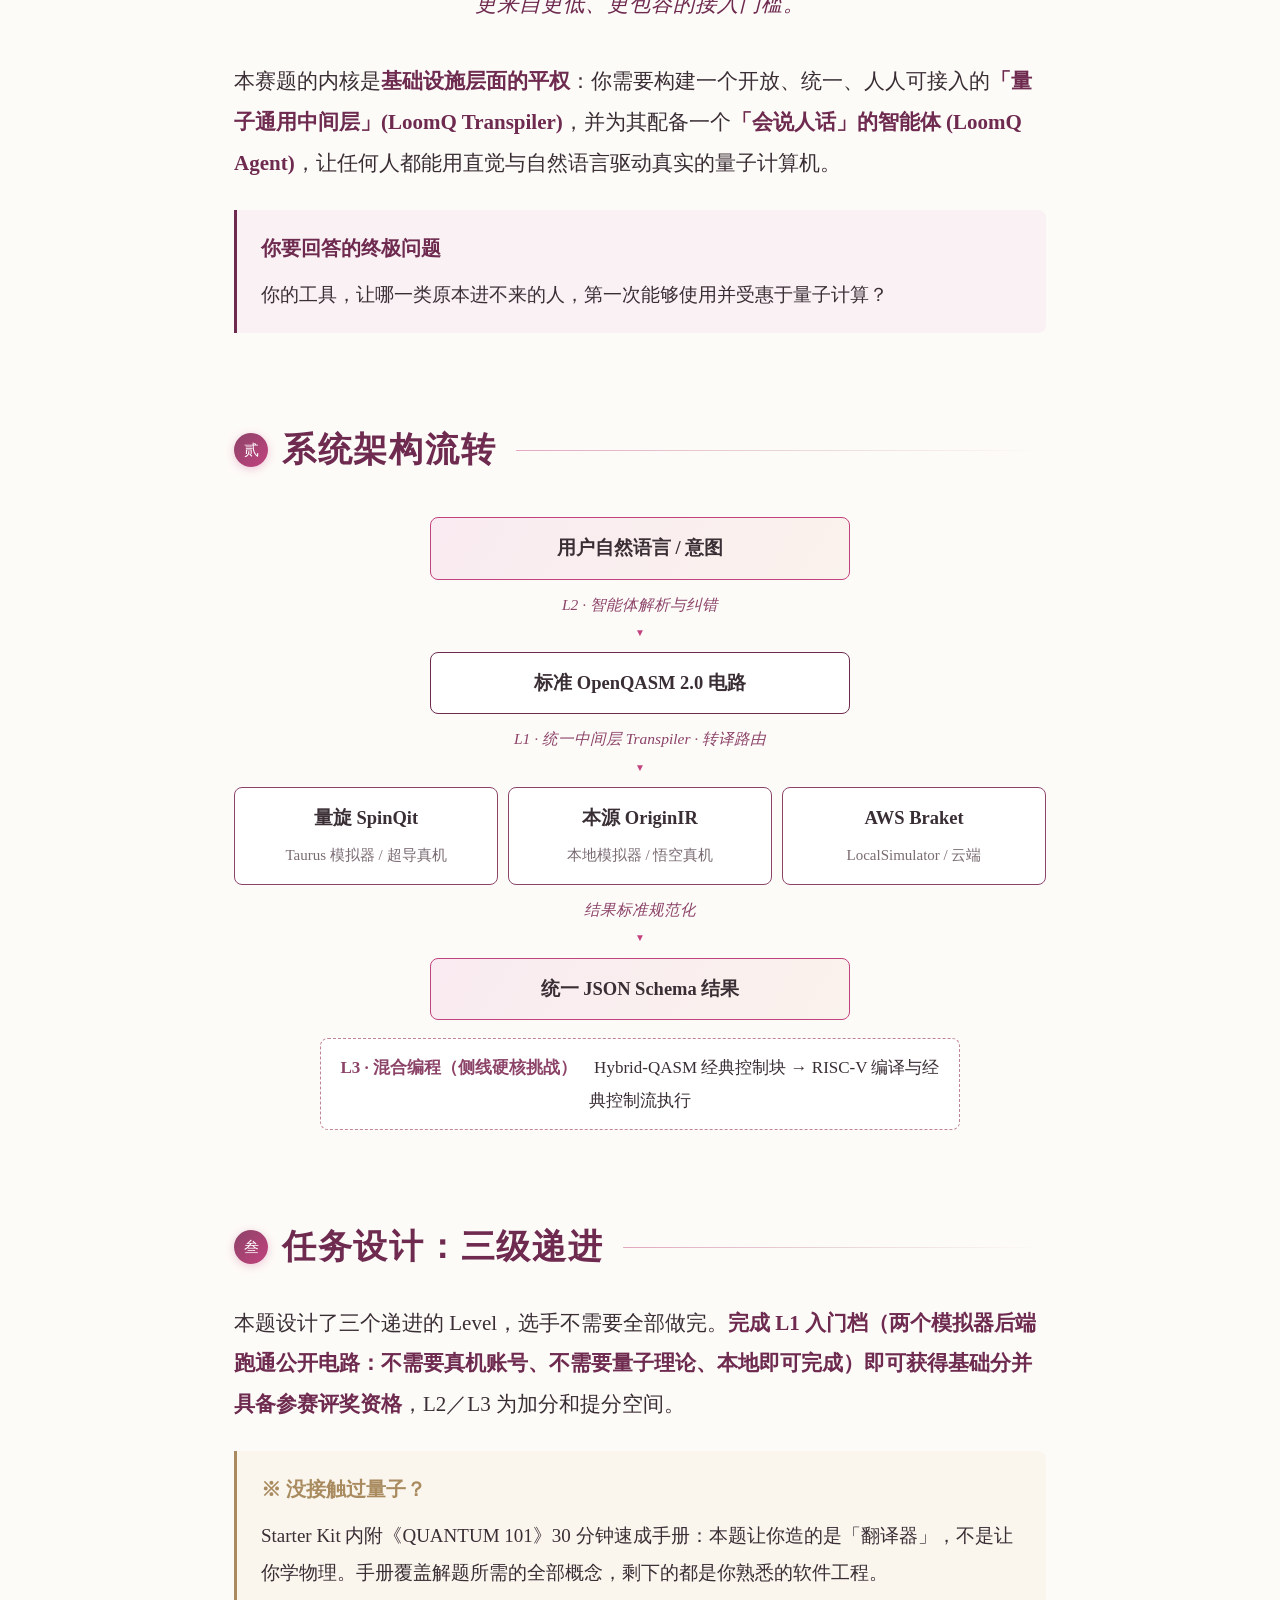
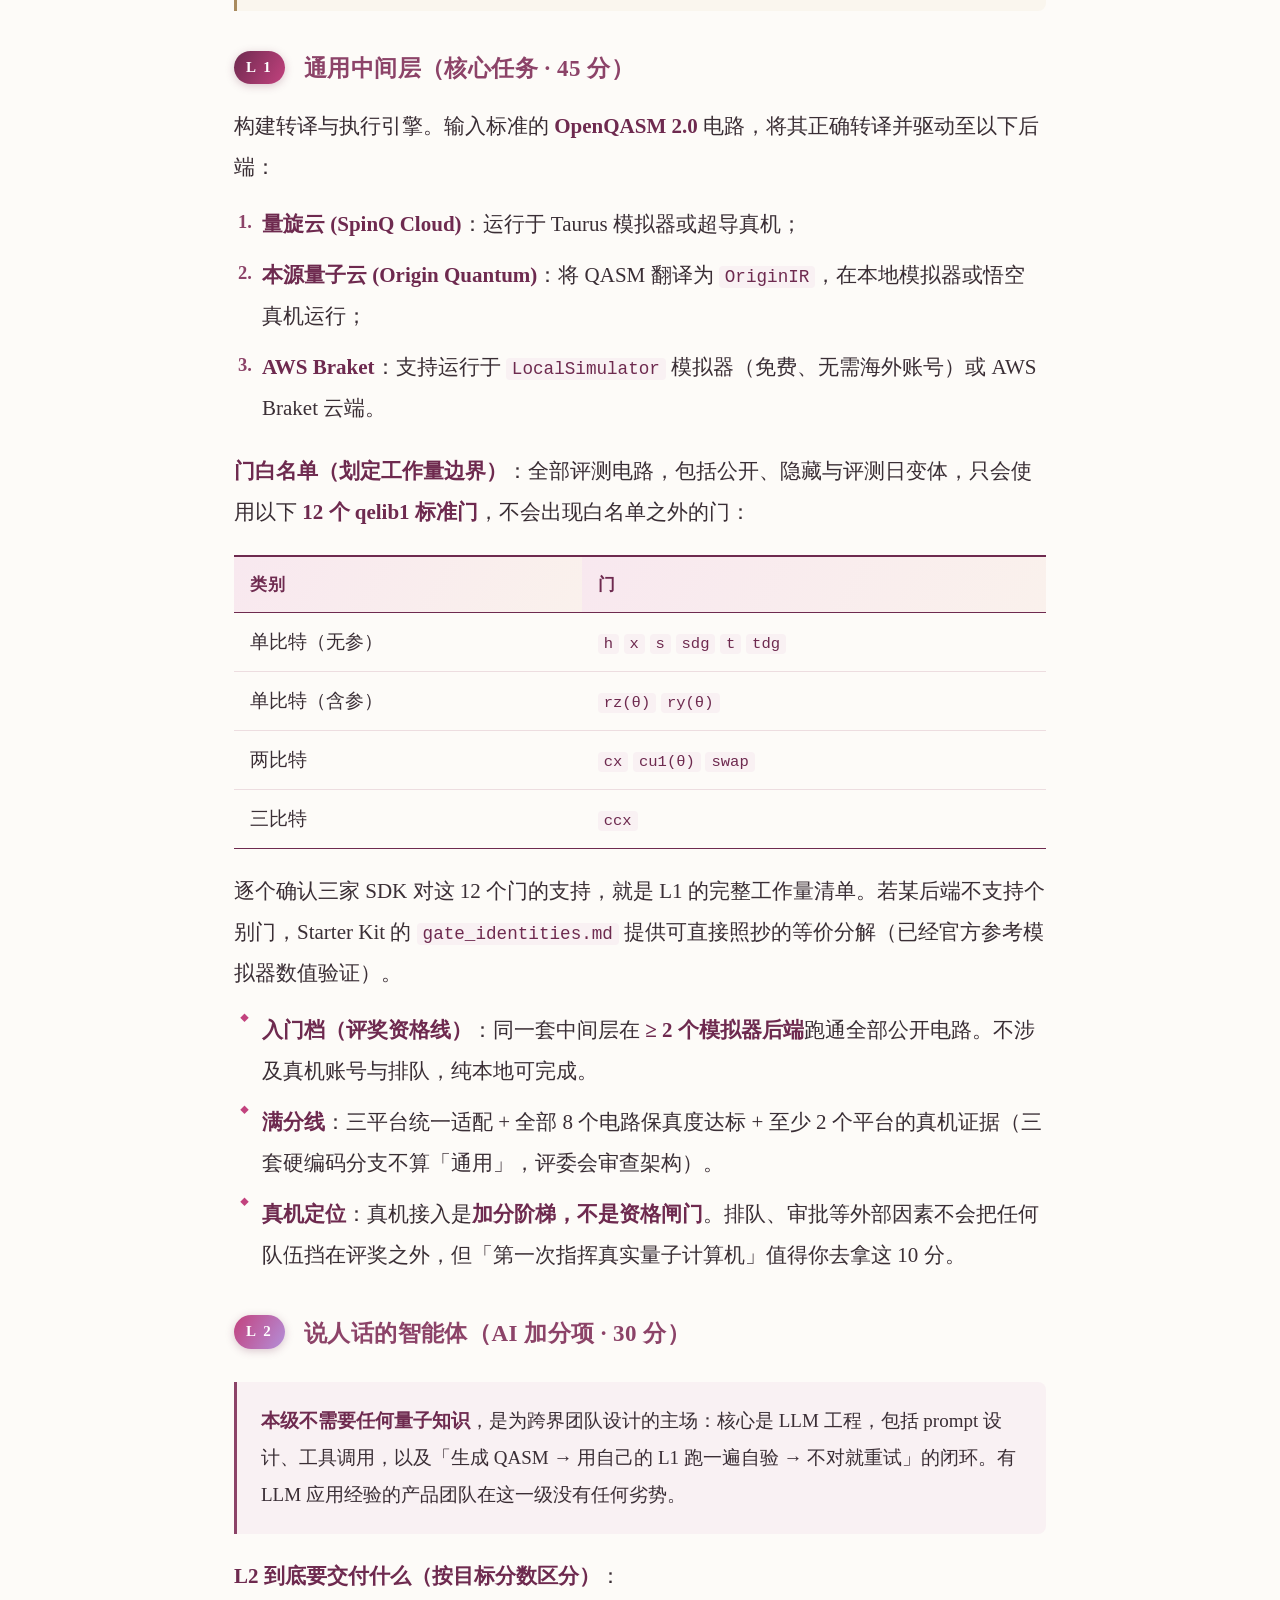
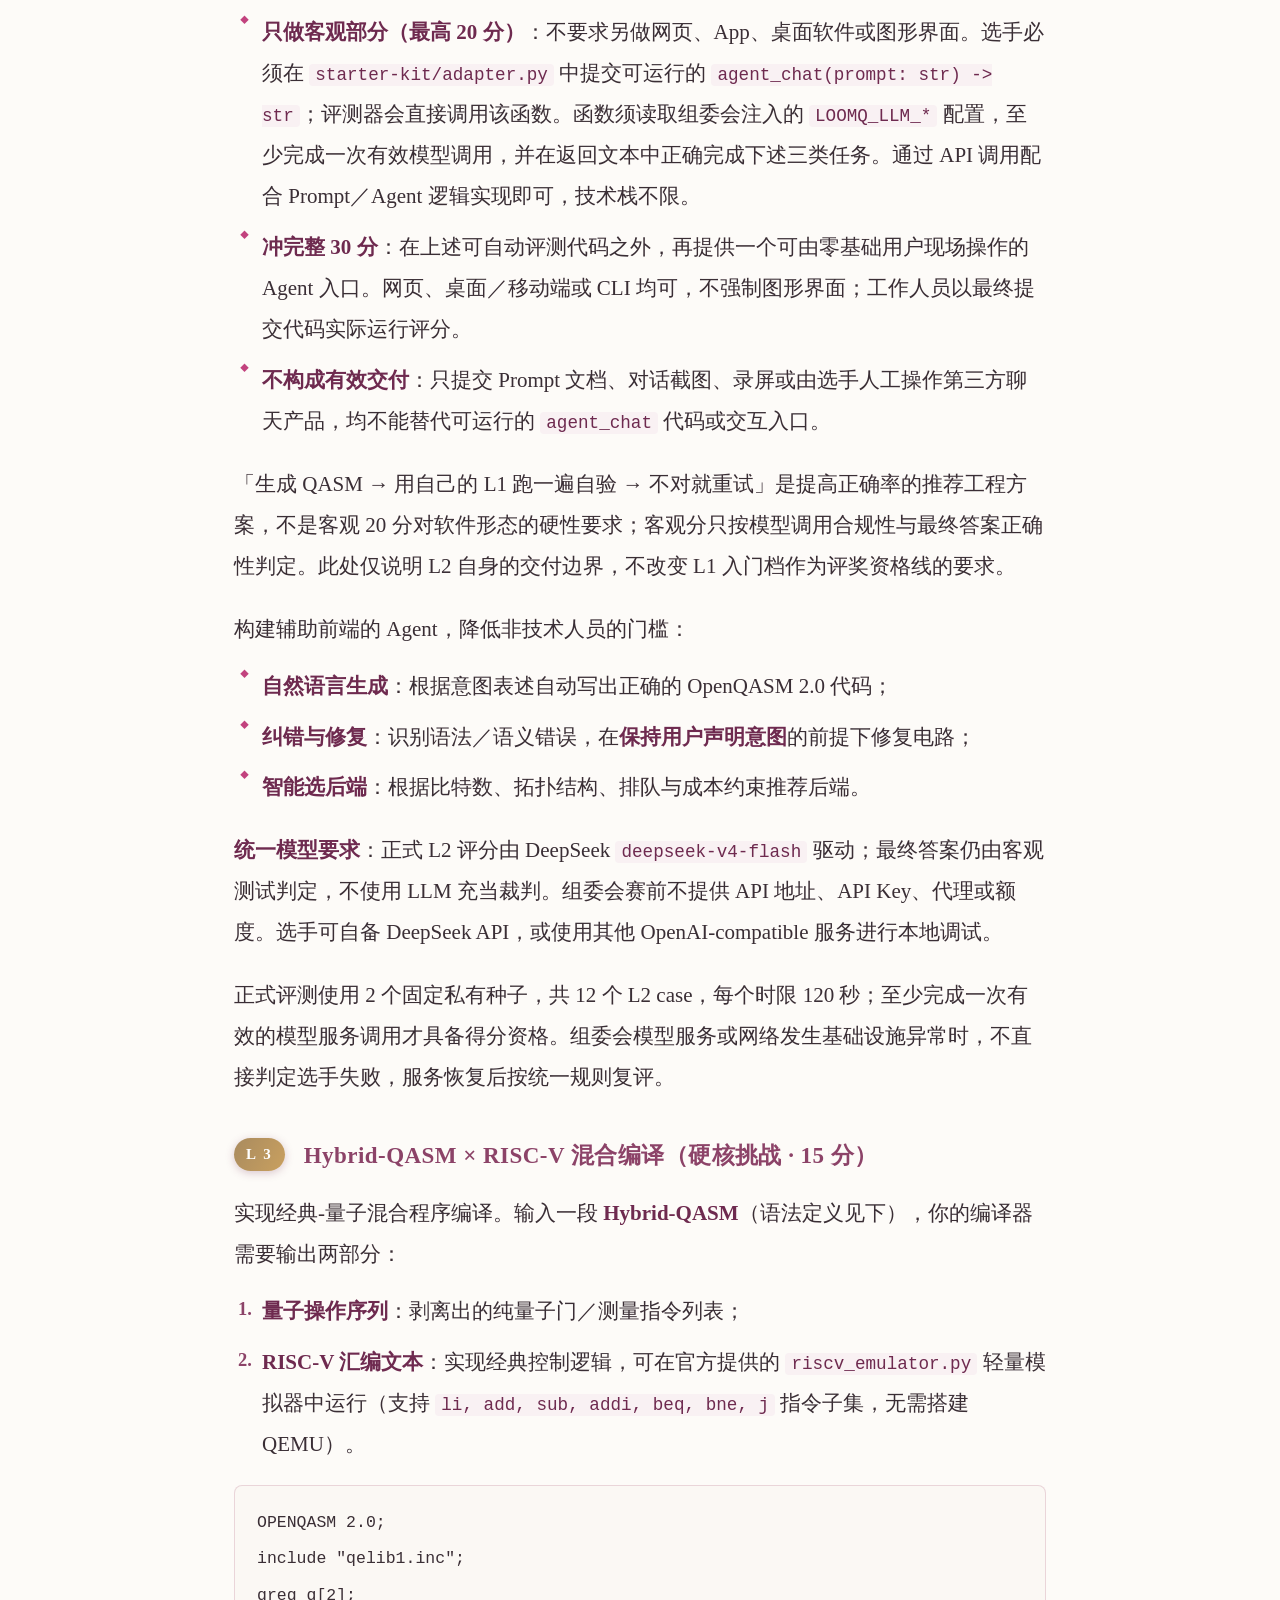
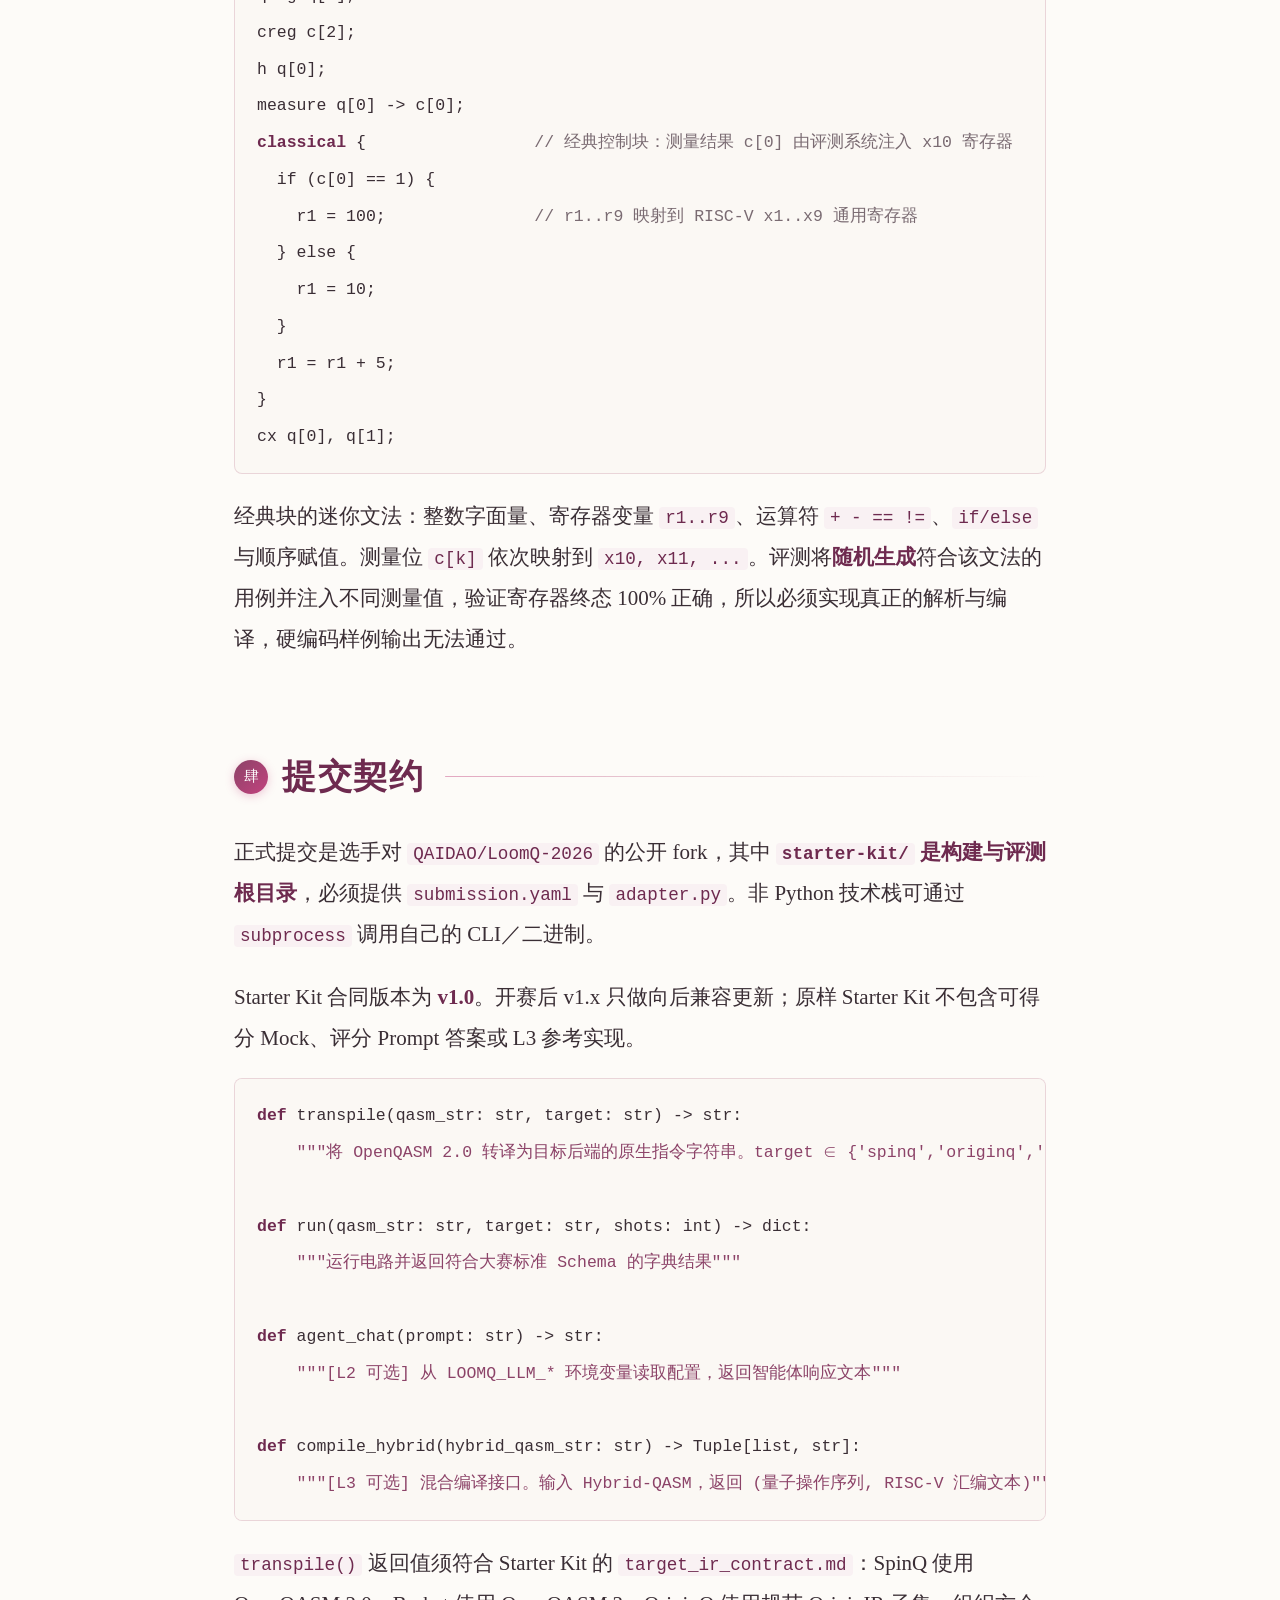
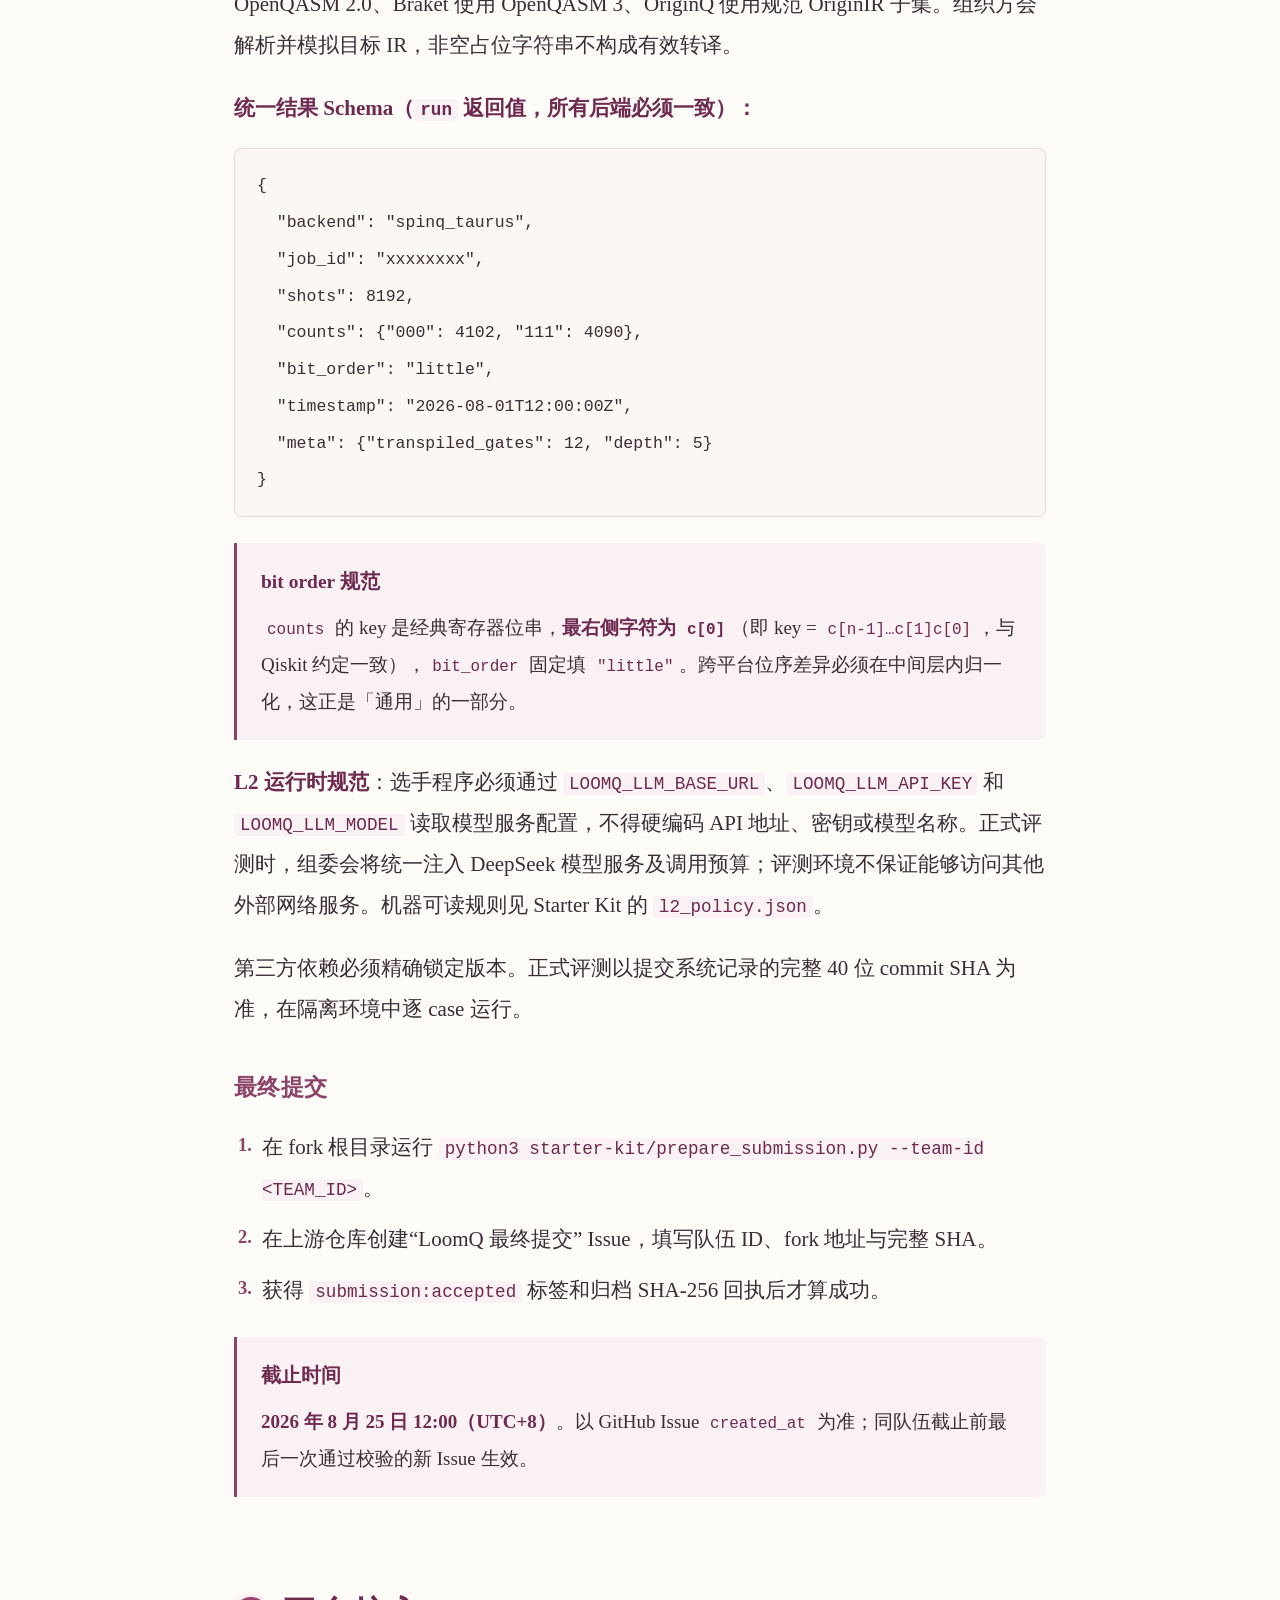
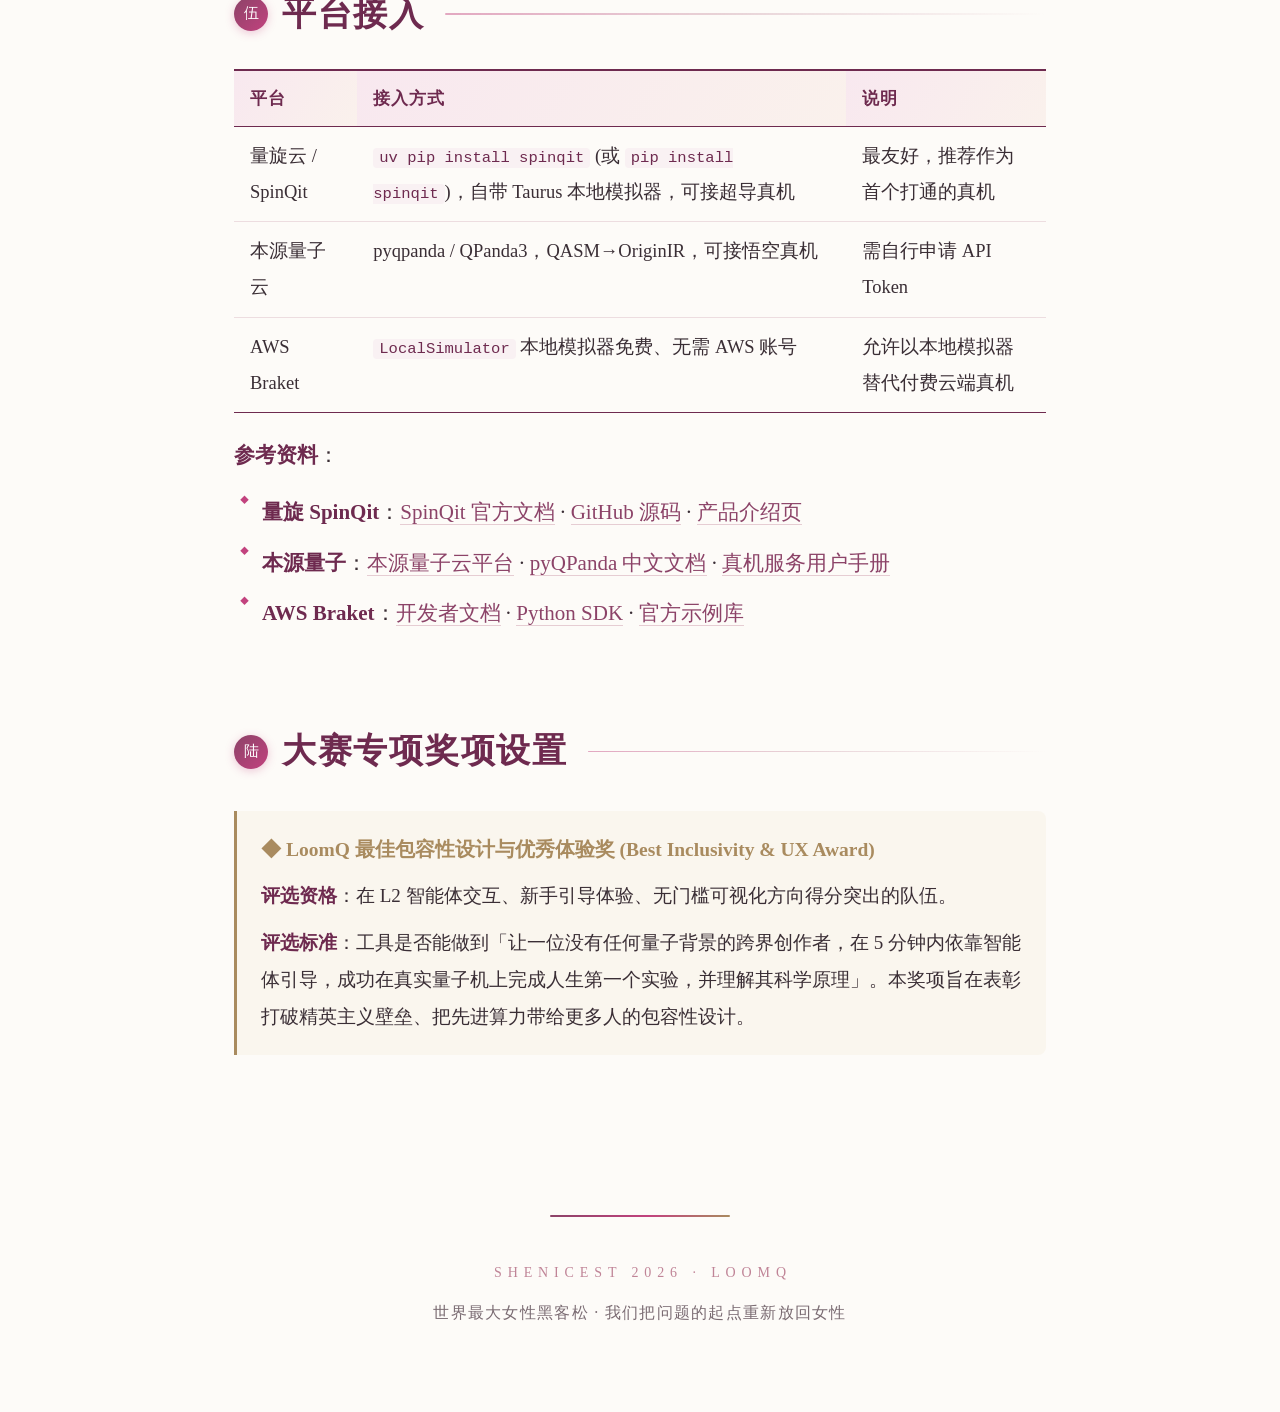
==== commit 4aa79d93: "docs: 移除 L2 公开文档中的调用次数和 Token 限制 删除选题文档和 starter-kit 中公开的每 case 最多 3 次调用、8,000 输入 Token、2,000 输出 Tok" ====
--- a/LoomQ-赛题.html
+++ b/LoomQ-赛题.html
@@ -427,7 +427,7 @@
     <li><strong>智能选后端</strong>：根据比特数、拓扑结构、排队与成本约束推荐后端。</li>
   </ul>
   <p><strong>统一模型要求</strong>：正式 L2 评分由 DeepSeek <code>deepseek-v4-flash</code> 驱动；最终答案仍由客观测试判定，不使用 LLM 充当裁判。组委会赛前不提供 API 地址、API Key、代理或额度。选手可自备 DeepSeek API，或使用其他 OpenAI-compatible 服务进行本地调试。</p>
-  <p>正式评测使用 2 个固定私有种子，共 12 个 L2 case。每个 case 最多调用 3 次，累计最多 8,000 输入 Token、2,000 输出 Token，总时限 120 秒；至少完成一次有效的模型服务调用才具备得分资格。组委会模型服务或网络发生基础设施异常时，不直接判定选手失败，服务恢复后按统一规则复评。</p>
+  <p>正式评测使用 2 个固定私有种子，共 12 个 L2 case，每个时限 120 秒；至少完成一次有效的模型服务调用才具备得分资格。组委会模型服务或网络发生基础设施异常时，不直接判定选手失败，服务恢复后按统一规则复评。</p>
 
   <h3><span class="tag t3">L 3</span>Hybrid-QASM × RISC-V 混合编译（硬核挑战 · 15 分）</h3>
   <p>实现经典-量子混合程序编译。输入一段 <strong>Hybrid-QASM</strong>（语法定义见下），你的编译器需要输出两部分：</p>
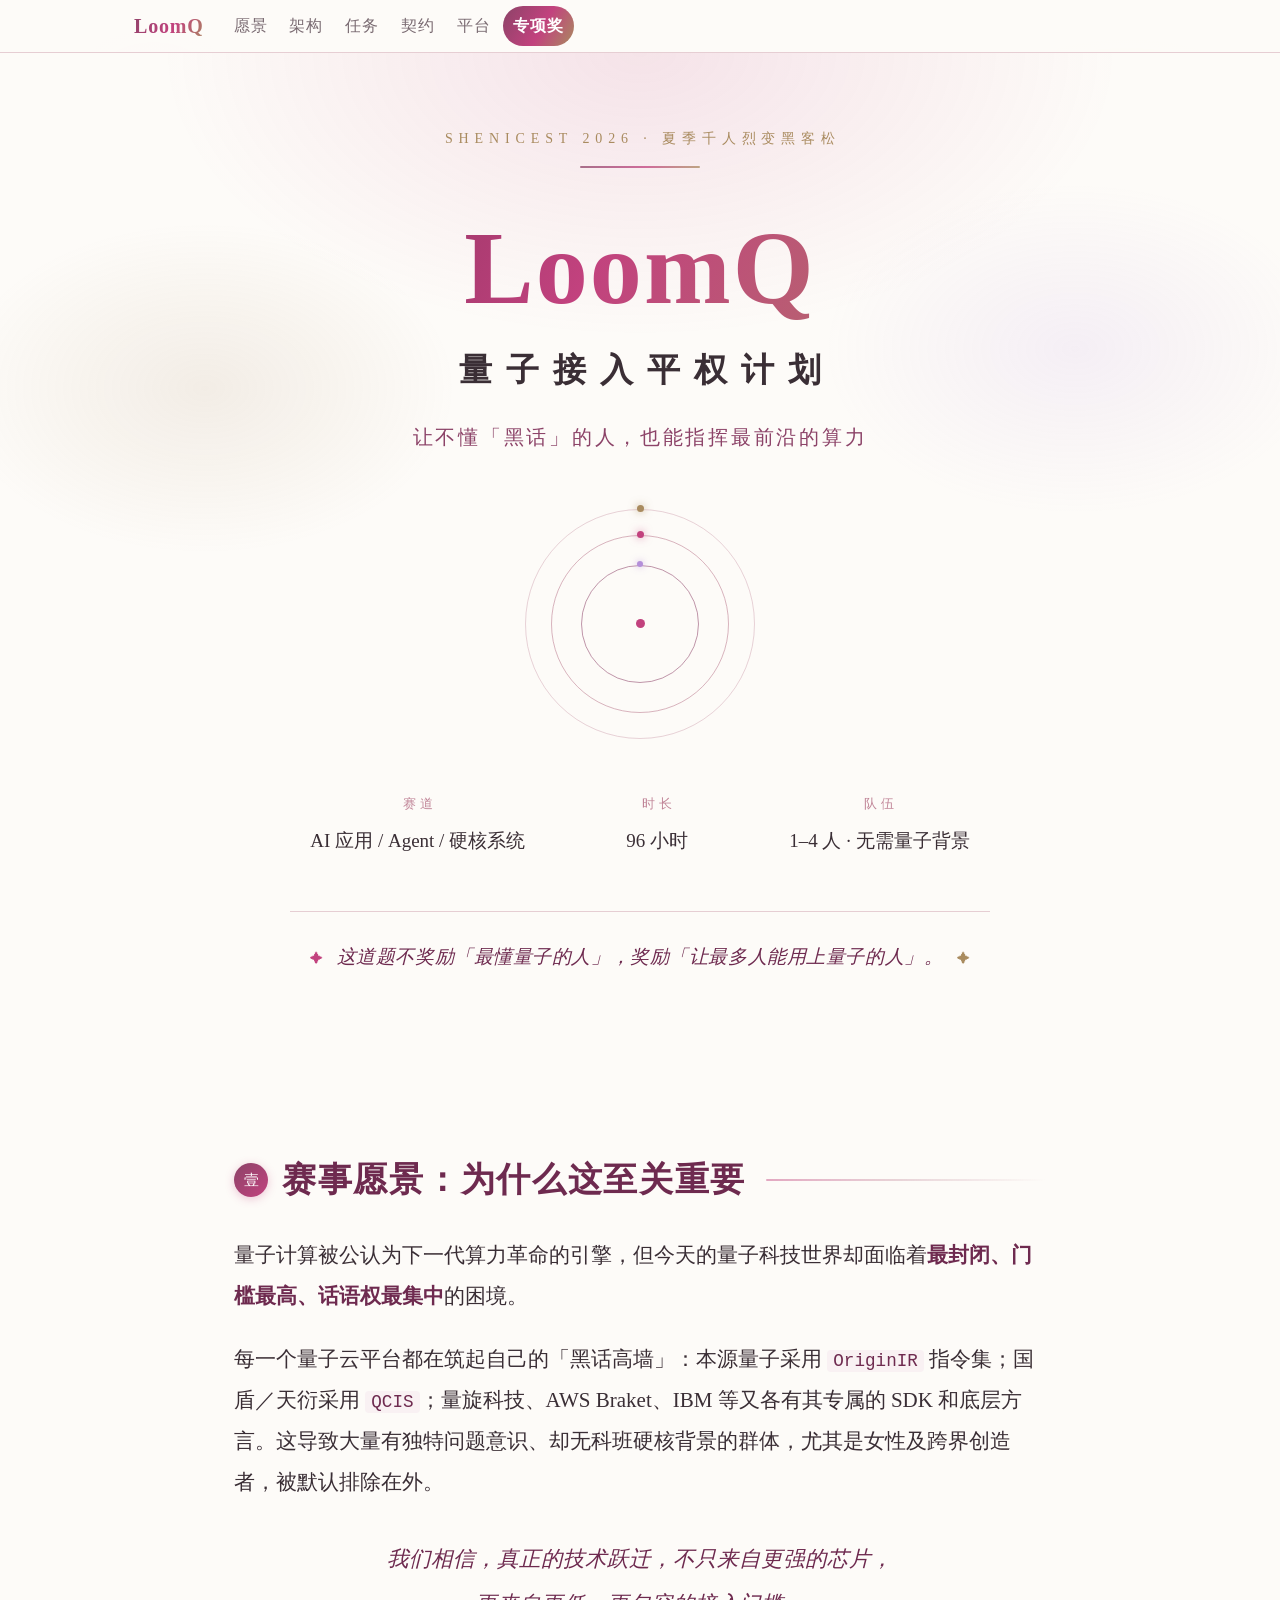
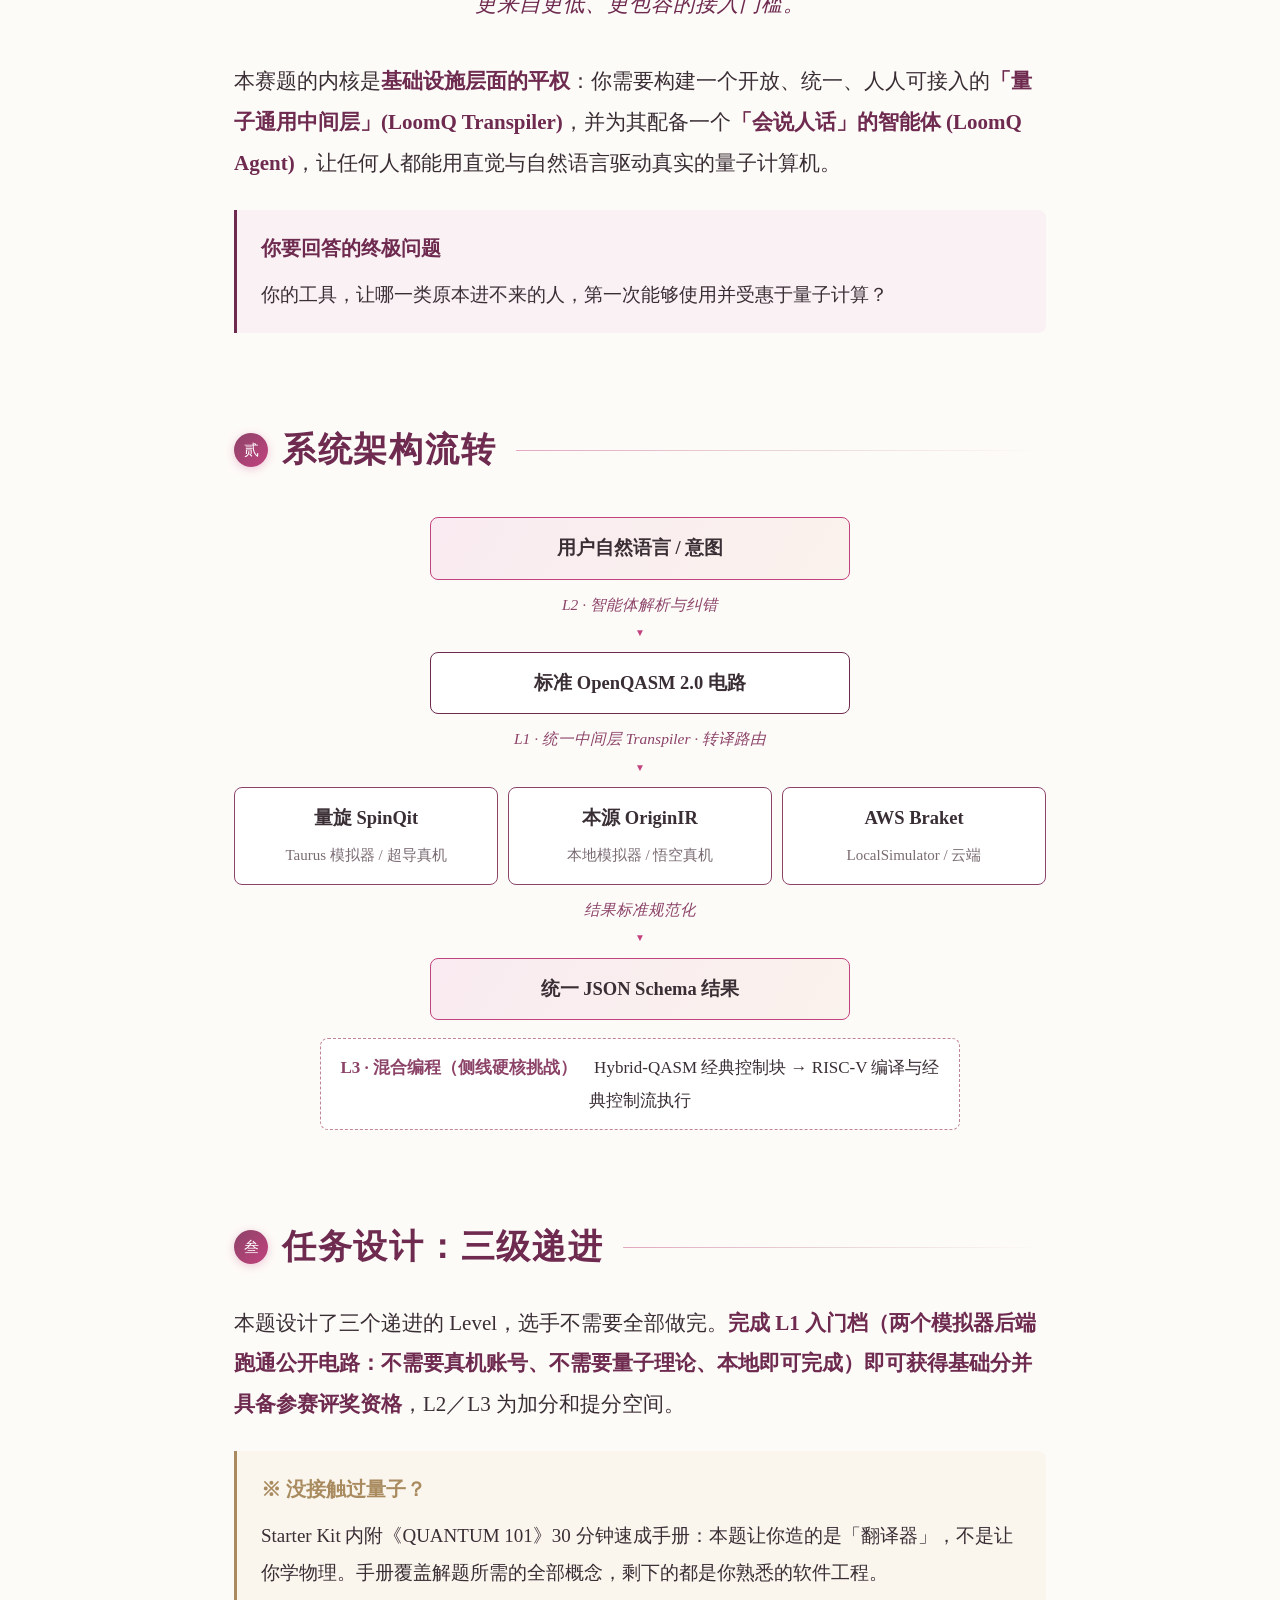
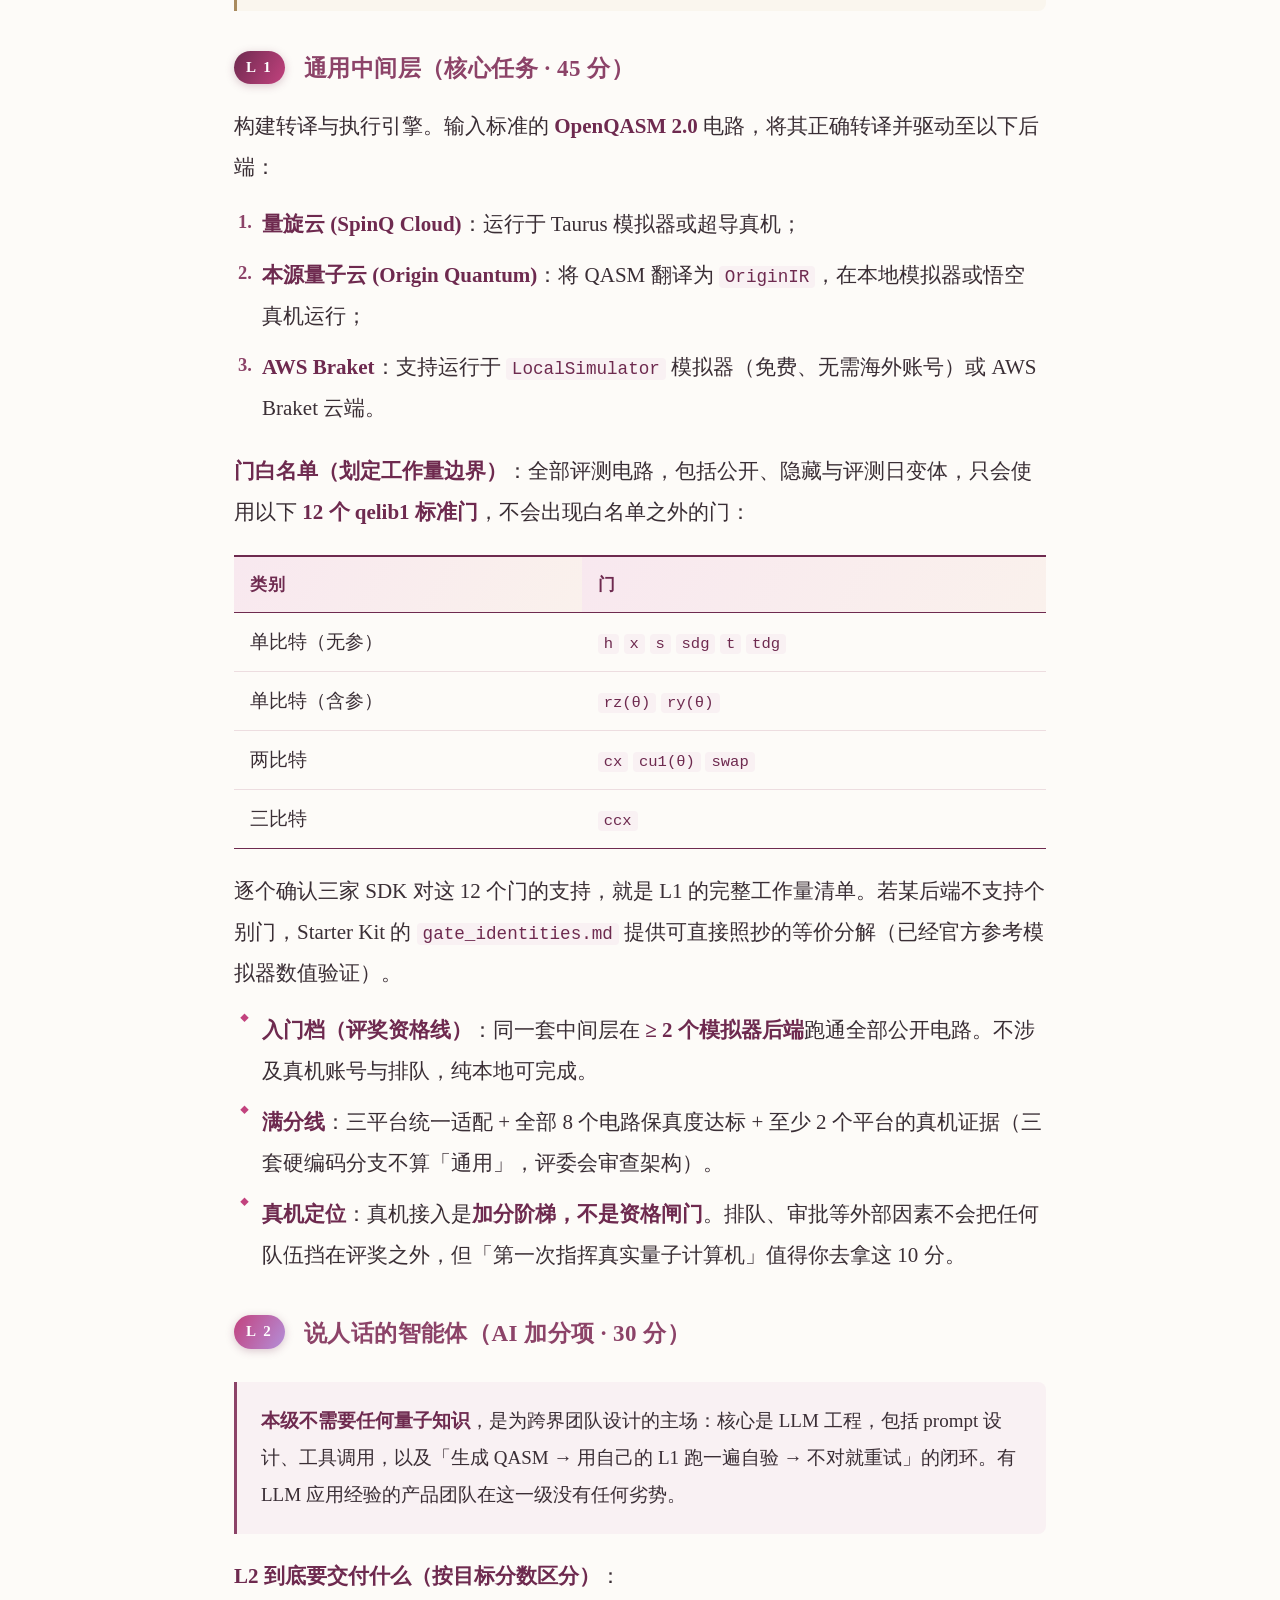
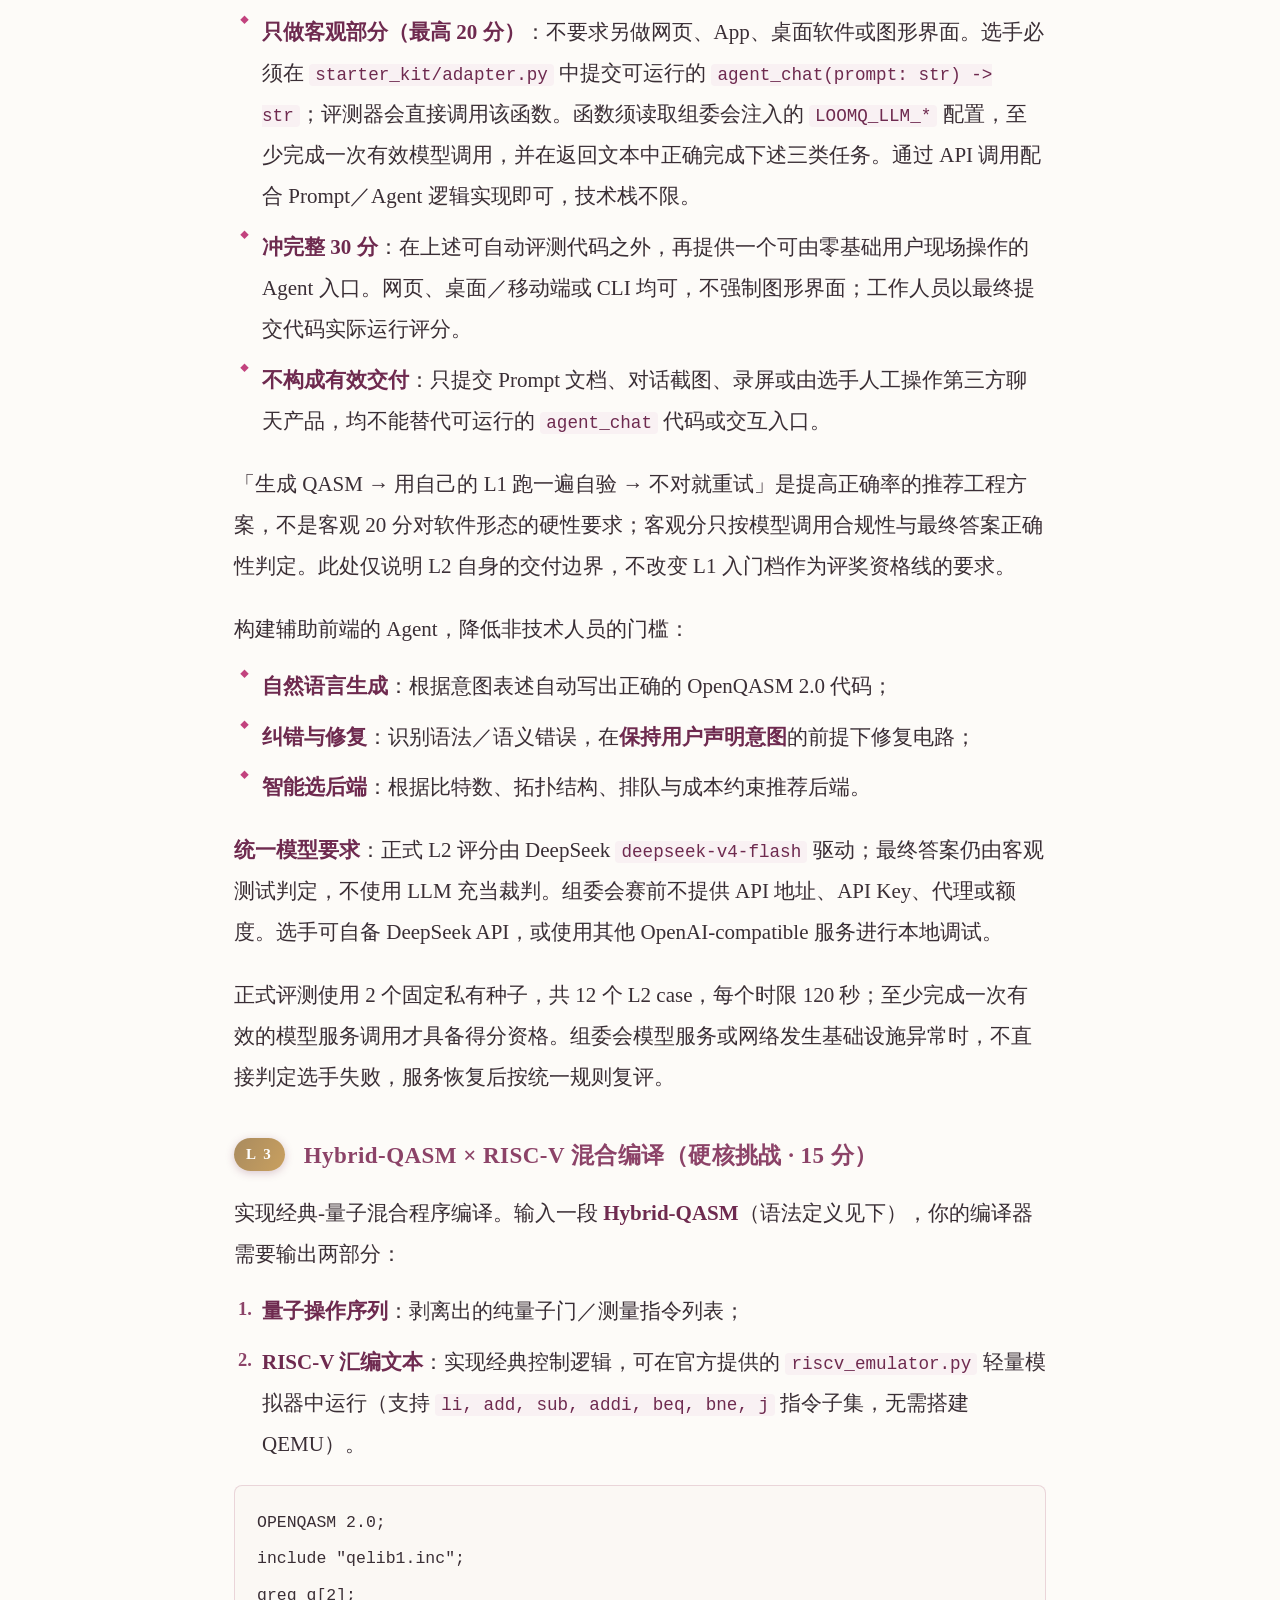
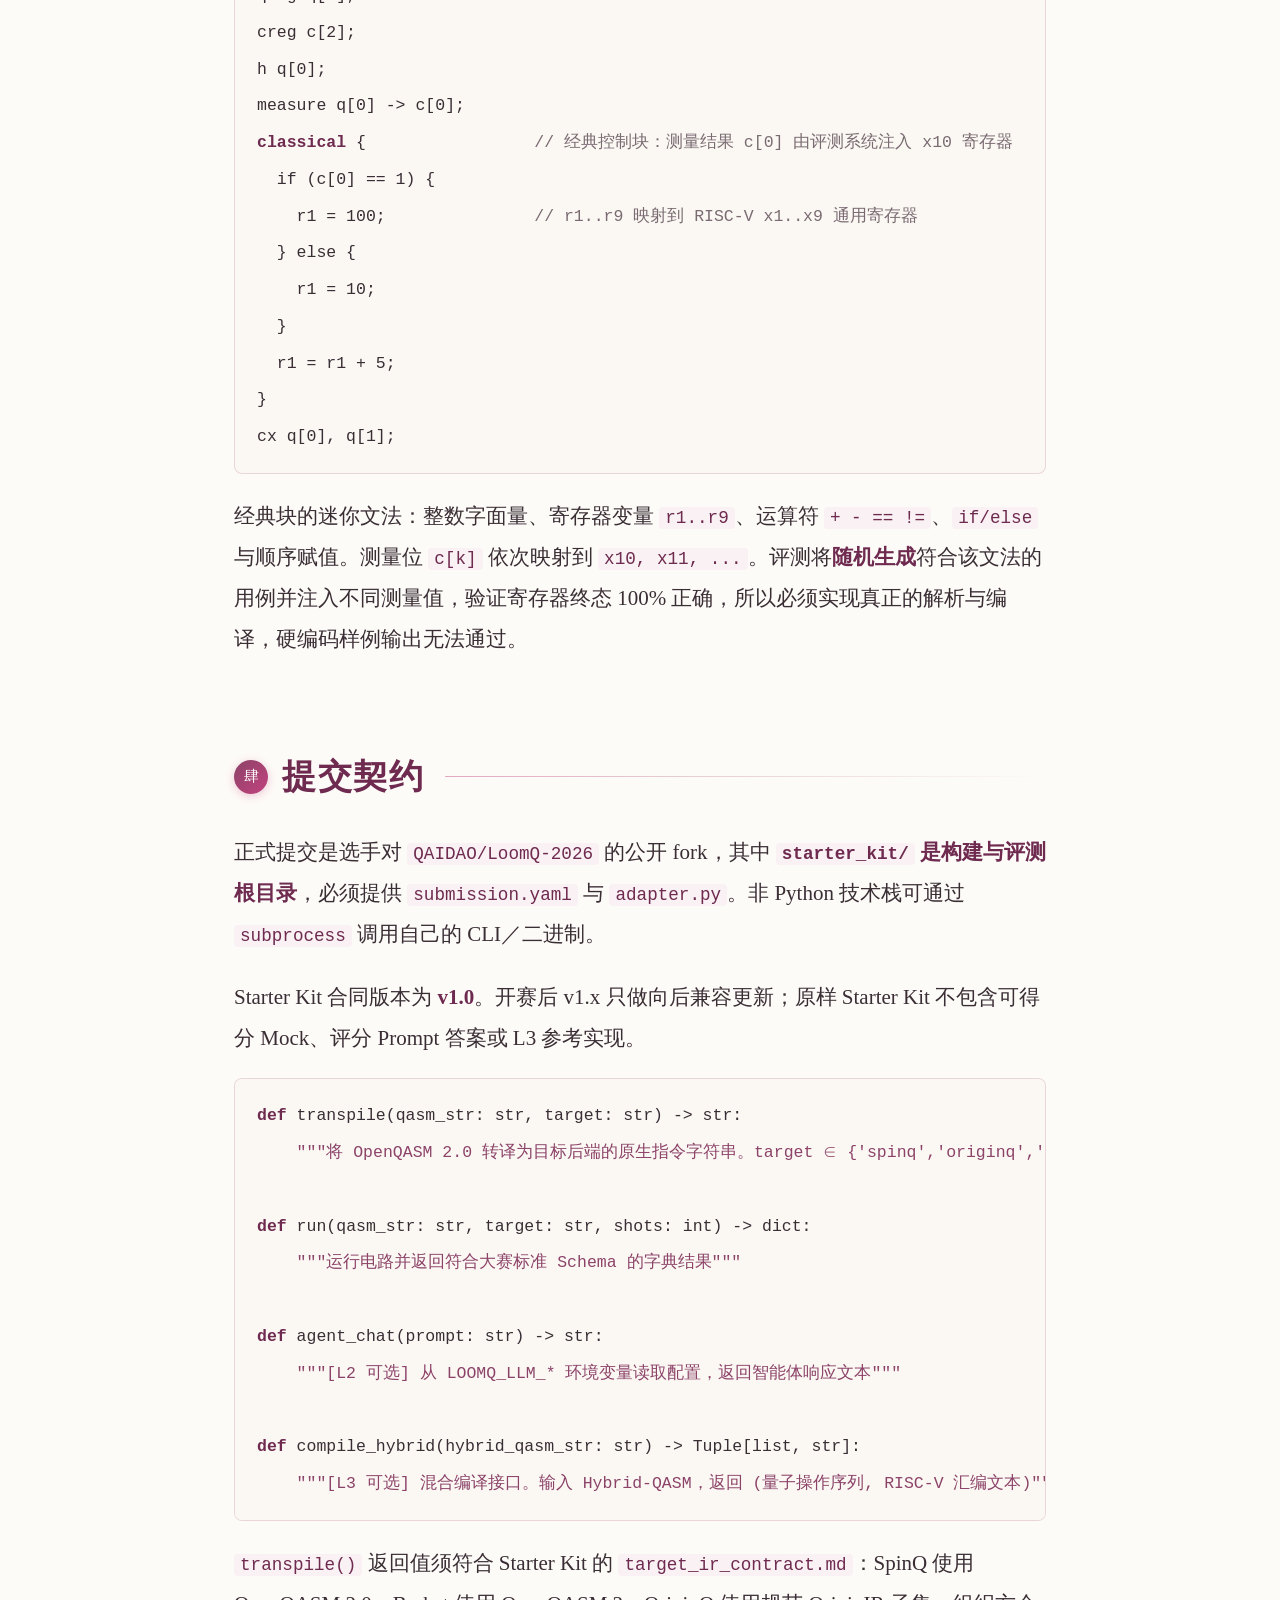
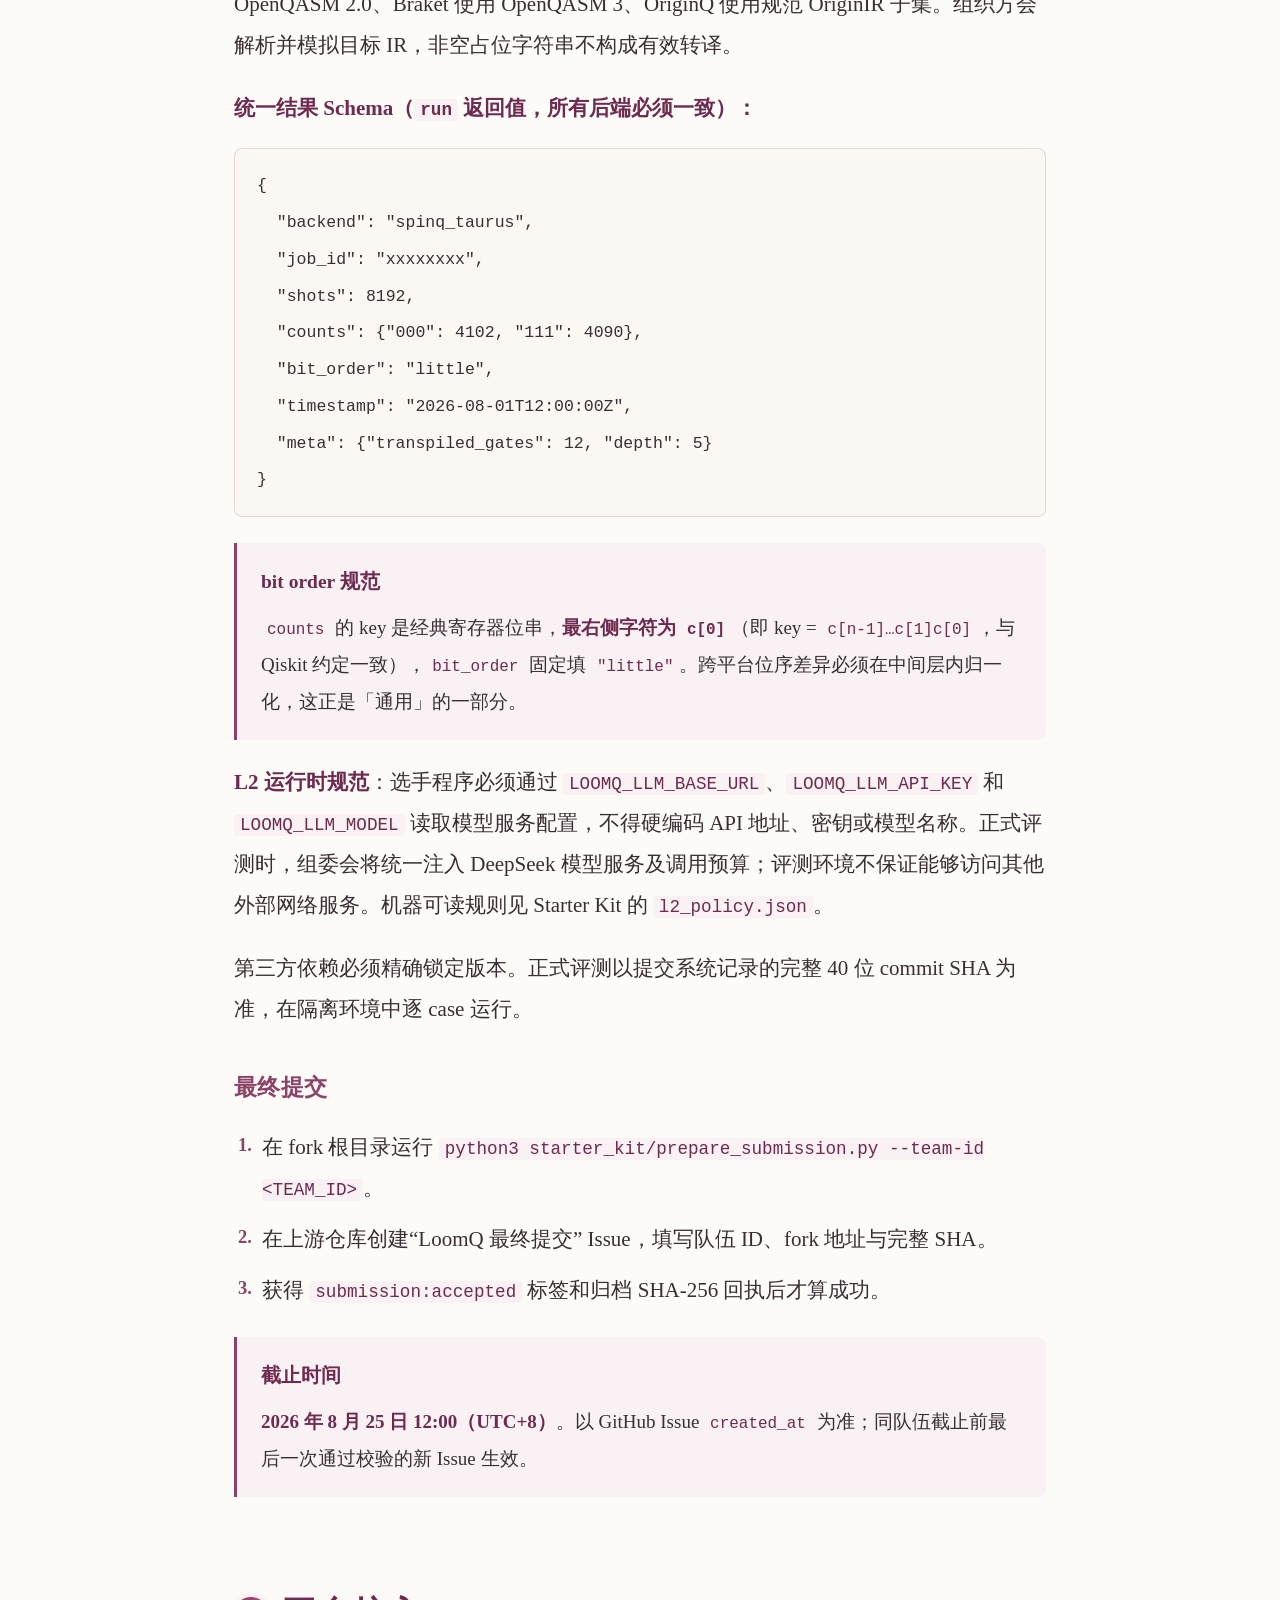
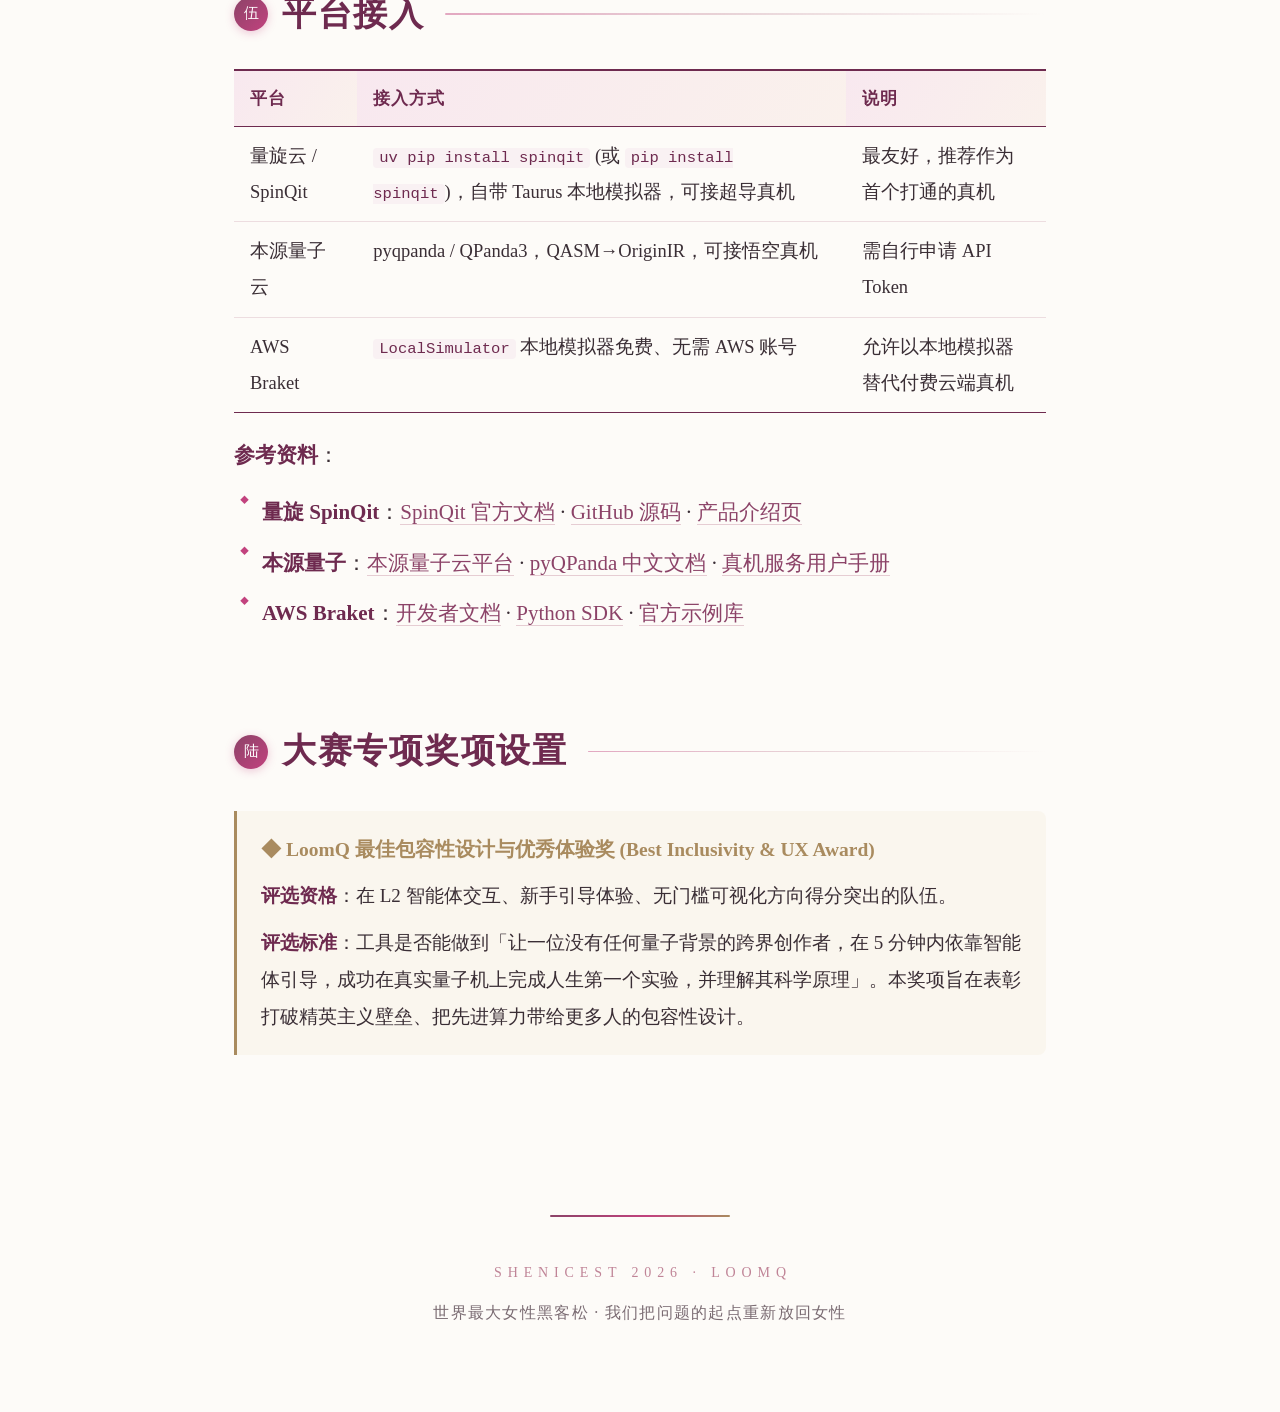
==== commit d8465b1a: "rename starter kit package (#11)" ====
--- a/LoomQ-赛题.html
+++ b/LoomQ-赛题.html
@@ -415,7 +415,7 @@
   </div>
   <p><strong>L2 到底要交付什么（按目标分数区分）</strong>：</p>
   <ul>
-    <li><strong>只做客观部分（最高 20 分）</strong>：不要求另做网页、App、桌面软件或图形界面。选手必须在 <code>starter-kit/adapter.py</code> 中提交可运行的 <code>agent_chat(prompt: str) -&gt; str</code>；评测器会直接调用该函数。函数须读取组委会注入的 <code>LOOMQ_LLM_*</code> 配置，至少完成一次有效模型调用，并在返回文本中正确完成下述三类任务。通过 API 调用配合 Prompt／Agent 逻辑实现即可，技术栈不限。</li>
+    <li><strong>只做客观部分（最高 20 分）</strong>：不要求另做网页、App、桌面软件或图形界面。选手必须在 <code>starter_kit/adapter.py</code> 中提交可运行的 <code>agent_chat(prompt: str) -&gt; str</code>；评测器会直接调用该函数。函数须读取组委会注入的 <code>LOOMQ_LLM_*</code> 配置，至少完成一次有效模型调用，并在返回文本中正确完成下述三类任务。通过 API 调用配合 Prompt／Agent 逻辑实现即可，技术栈不限。</li>
     <li><strong>冲完整 30 分</strong>：在上述可自动评测代码之外，再提供一个可由零基础用户现场操作的 Agent 入口。网页、桌面／移动端或 CLI 均可，不强制图形界面；工作人员以最终提交代码实际运行评分。</li>
     <li><strong>不构成有效交付</strong>：只提交 Prompt 文档、对话截图、录屏或由选手人工操作第三方聊天产品，均不能替代可运行的 <code>agent_chat</code> 代码或交互入口。</li>
   </ul>
@@ -456,7 +456,7 @@
 <!-- 四、契约 -->
 <section id="contract" class="reveal">
   <div class="sec-head"><span class="sec-num">肆</span><h2>提交契约</h2></div>
-  <p>正式提交是选手对 <code>QAIDAO/LoomQ-2026</code> 的公开 fork，其中 <strong><code>starter-kit/</code> 是构建与评测根目录</strong>，必须提供 <code>submission.yaml</code> 与 <code>adapter.py</code>。非 Python 技术栈可通过 <code>subprocess</code> 调用自己的 CLI／二进制。</p>
+  <p>正式提交是选手对 <code>QAIDAO/LoomQ-2026</code> 的公开 fork，其中 <strong><code>starter_kit/</code> 是构建与评测根目录</strong>，必须提供 <code>submission.yaml</code> 与 <code>adapter.py</code>。非 Python 技术栈可通过 <code>subprocess</code> 调用自己的 CLI／二进制。</p>
   <p>Starter Kit 合同版本为 <strong>v1.0</strong>。开赛后 v1.x 只做向后兼容更新；原样 Starter Kit 不包含可得分 Mock、评分 Prompt 答案或 L3 参考实现。</p>
   <pre><code><span class="kw">def</span> transpile(qasm_str: str, target: str) -&gt; str:
     <span class="st">"""将 OpenQASM 2.0 转译为目标后端的原生指令字符串。target ∈ {'spinq','originq','braket'}"""</span>
@@ -488,7 +488,7 @@
   <p>第三方依赖必须精确锁定版本。正式评测以提交系统记录的完整 40 位 commit SHA 为准，在隔离环境中逐 case 运行。</p>
   <h3>最终提交</h3>
   <ol>
-    <li>在 fork 根目录运行 <code>python3 starter-kit/prepare_submission.py --team-id &lt;TEAM_ID&gt;</code>。</li>
+    <li>在 fork 根目录运行 <code>python3 starter_kit/prepare_submission.py --team-id &lt;TEAM_ID&gt;</code>。</li>
     <li>在上游仓库创建“LoomQ 最终提交” Issue，填写队伍 ID、fork 地址与完整 SHA。</li>
     <li>获得 <code>submission:accepted</code> 标签和归档 SHA-256 回执后才算成功。</li>
   </ol>
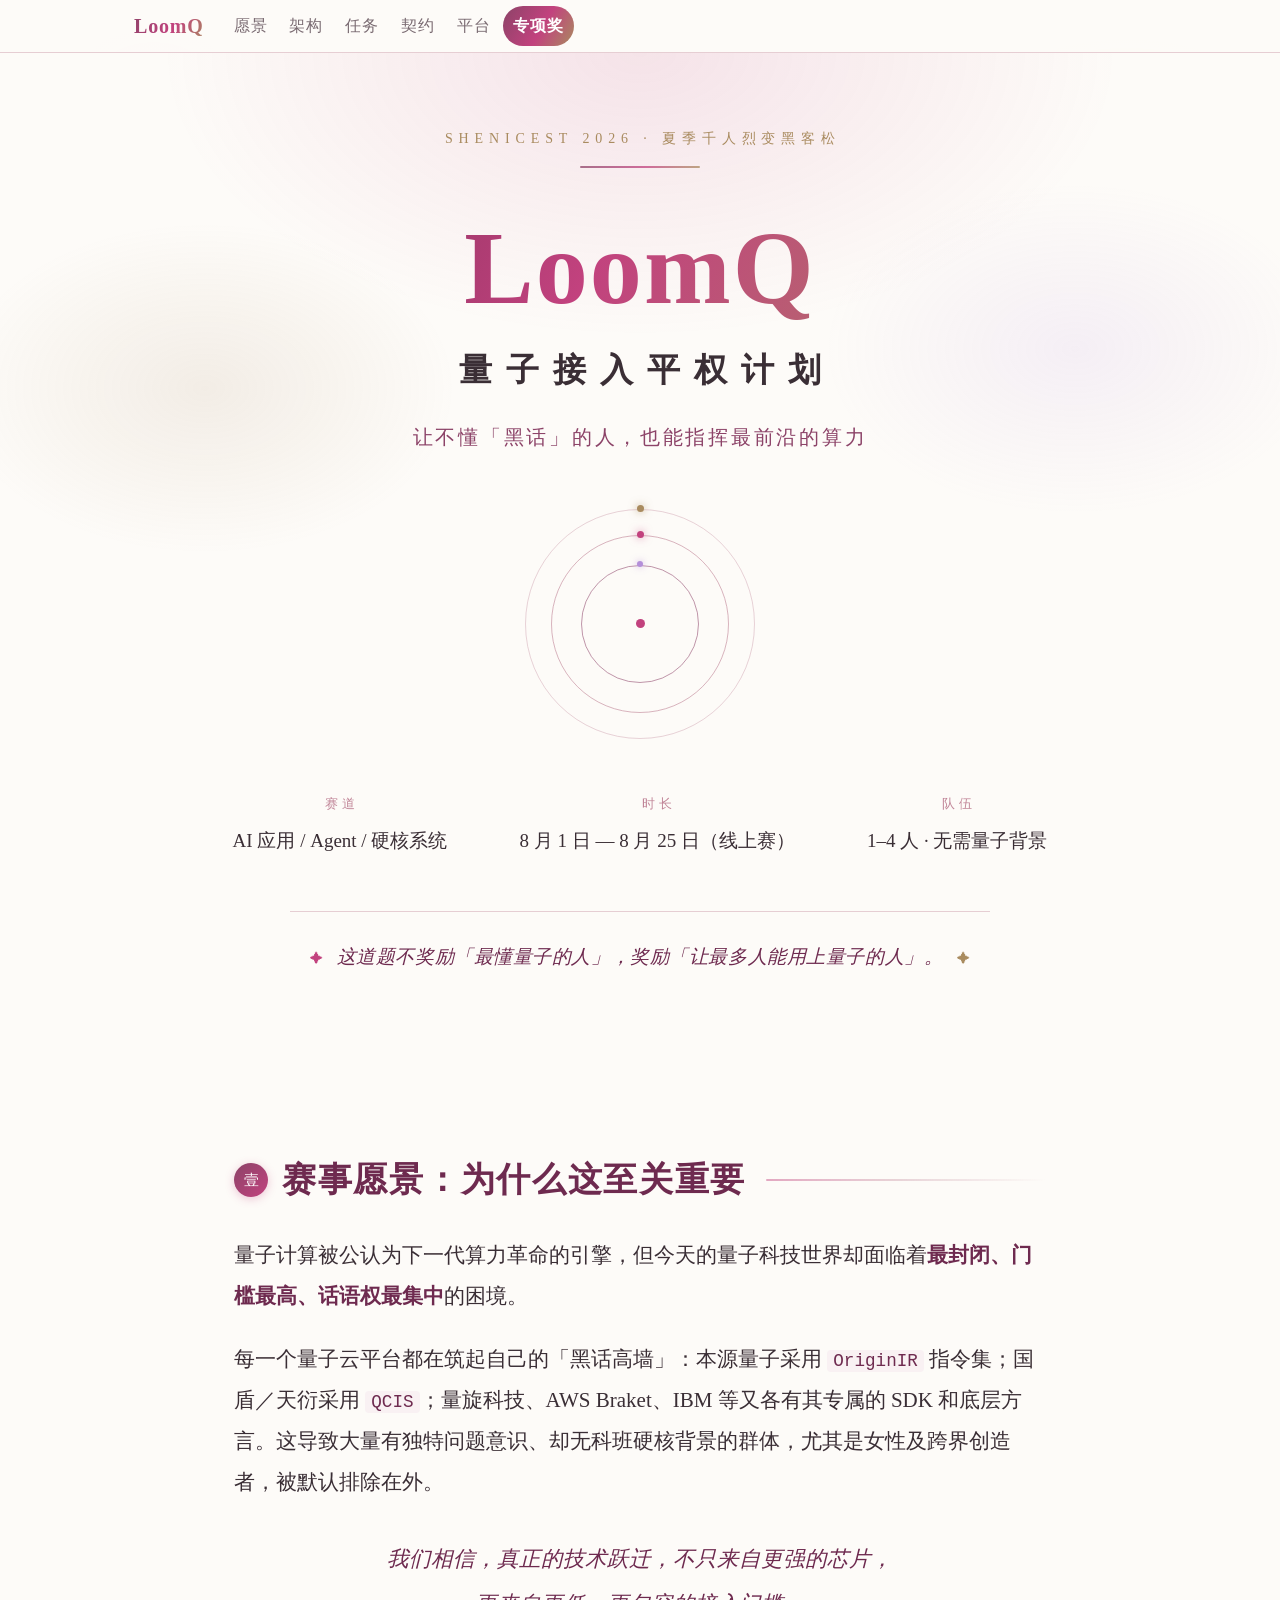
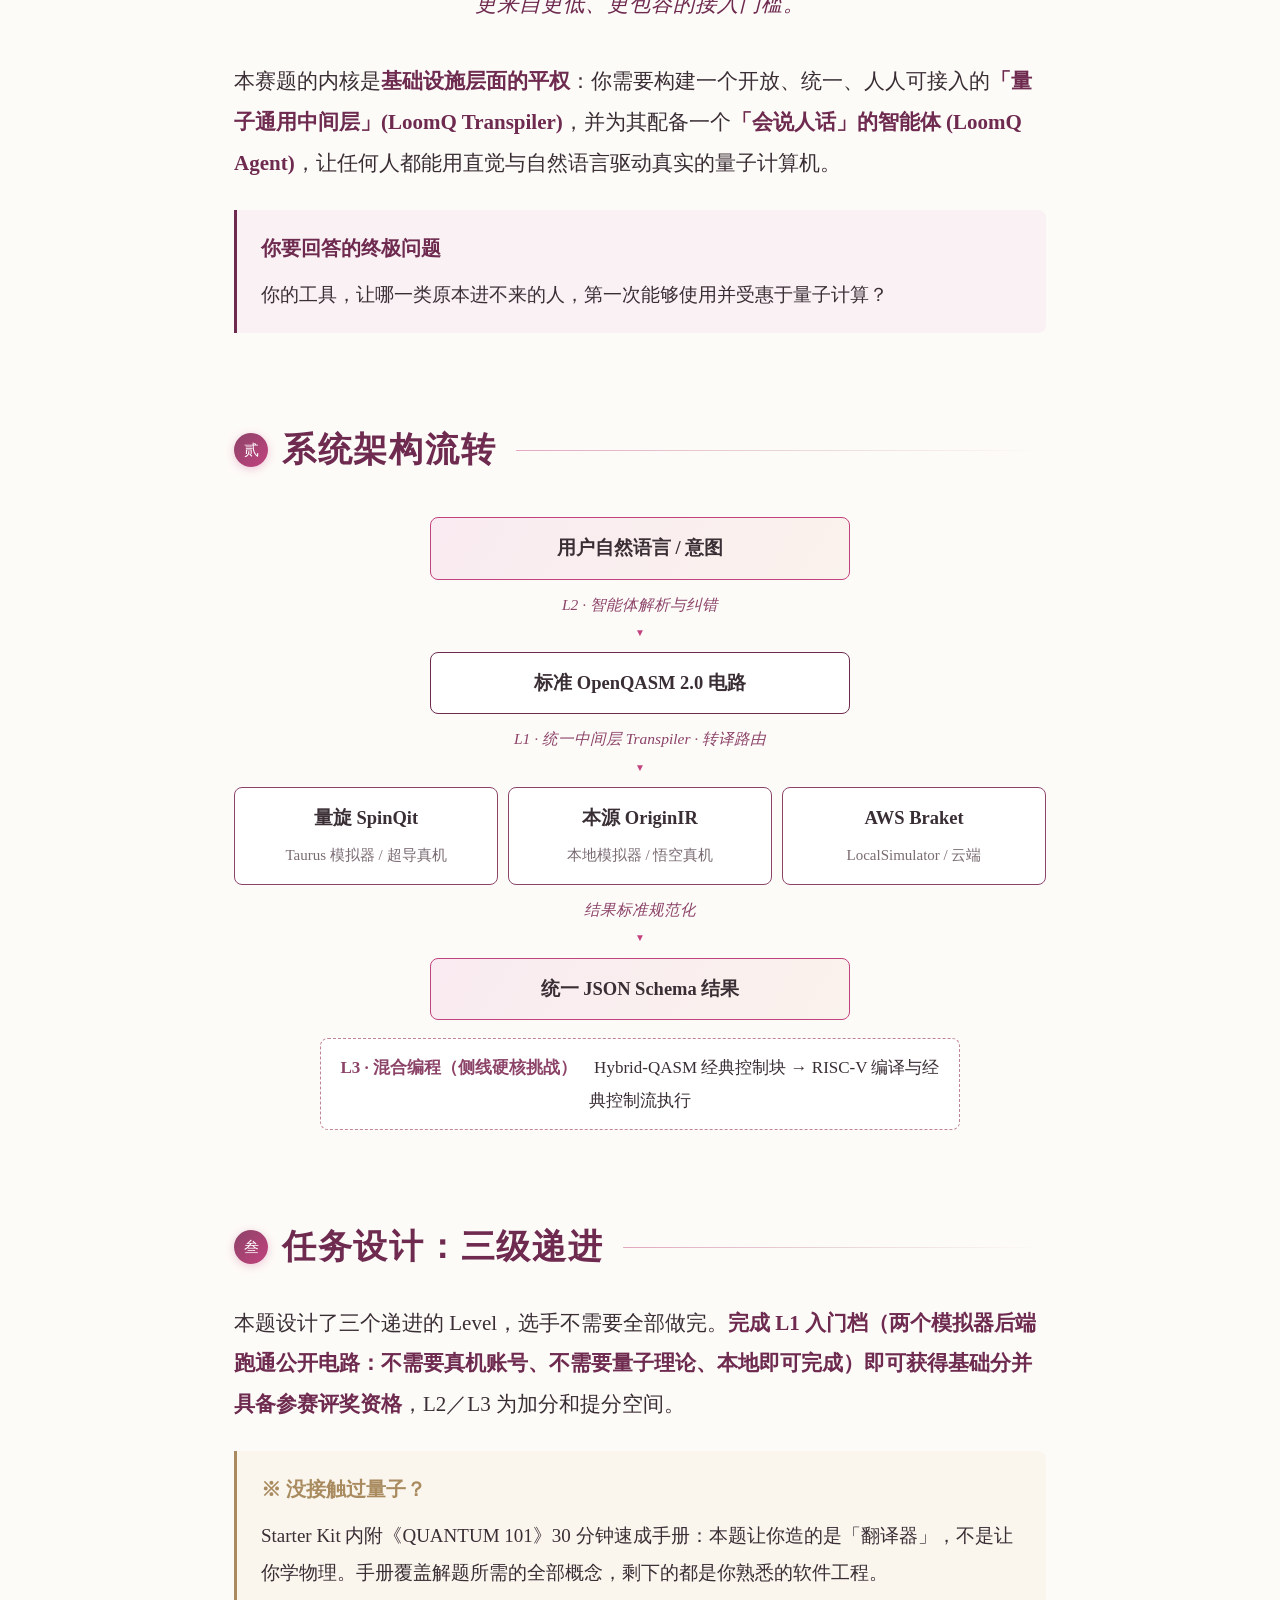
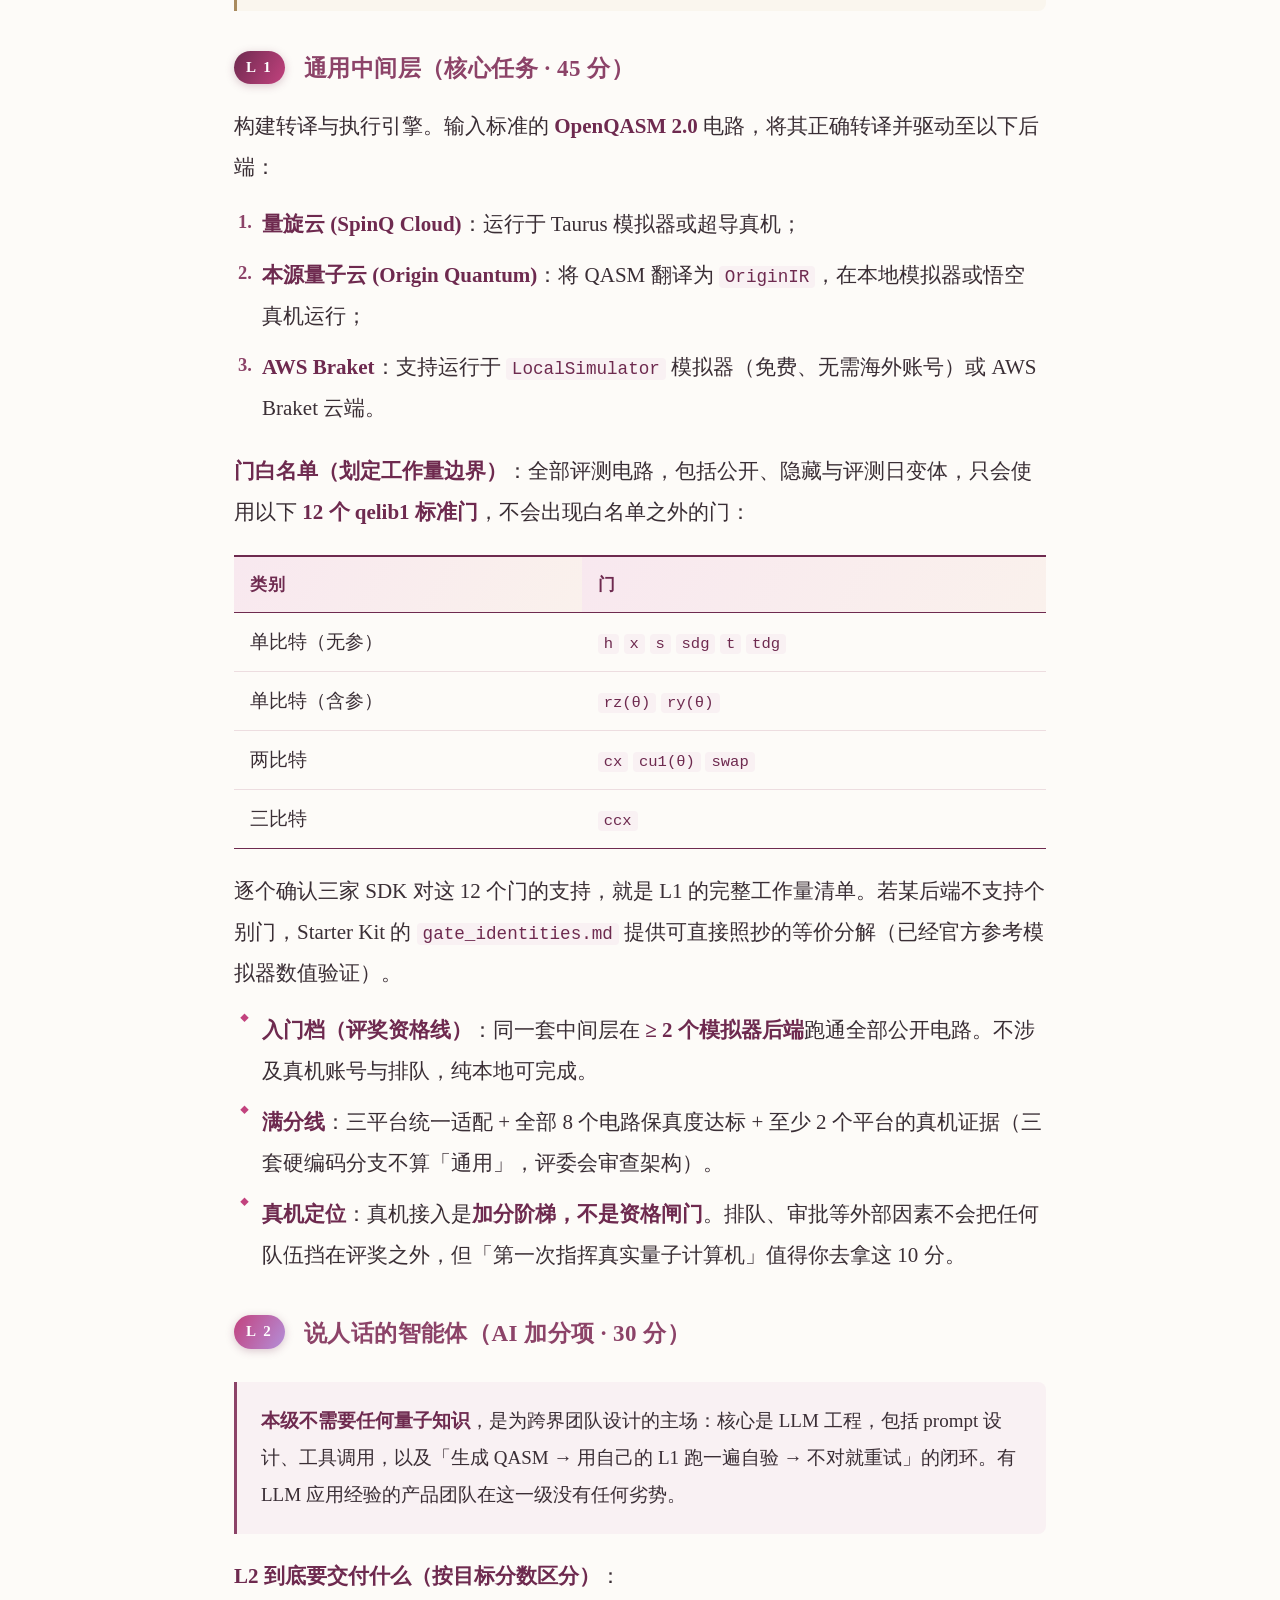
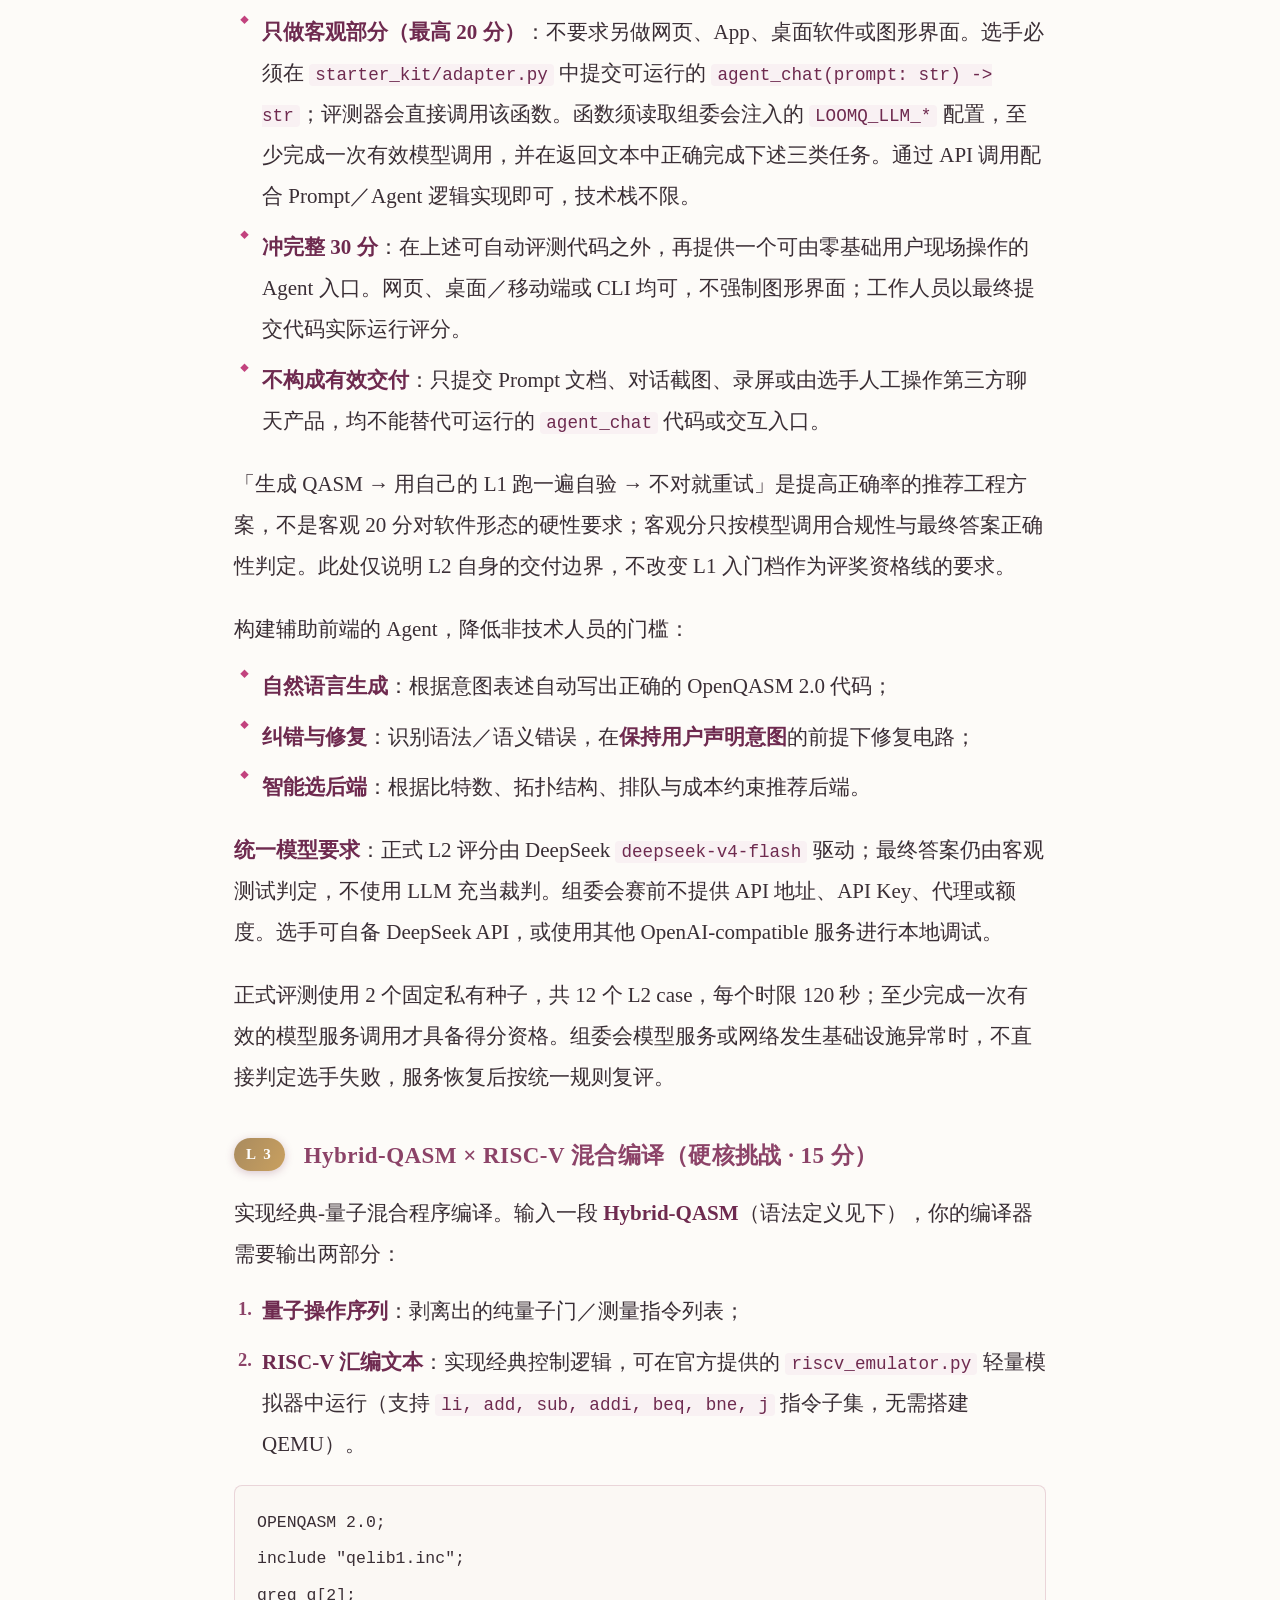
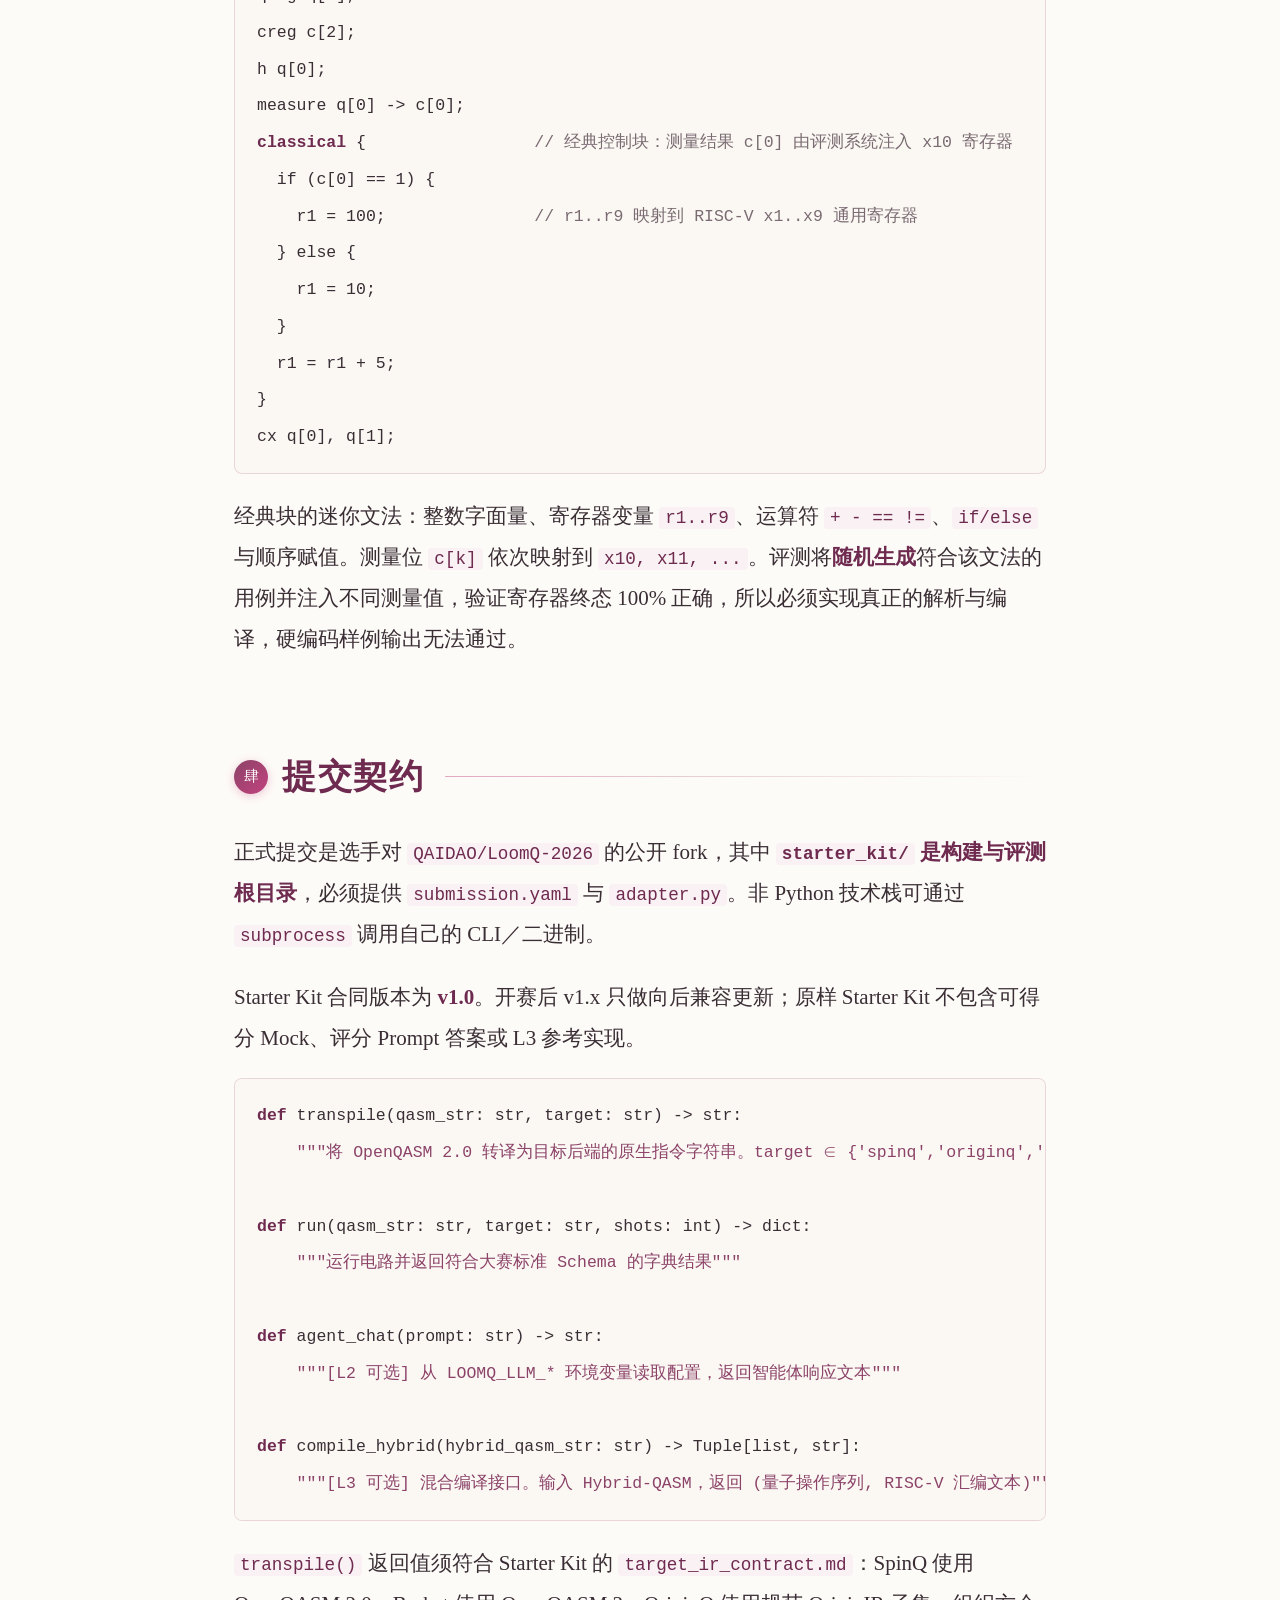
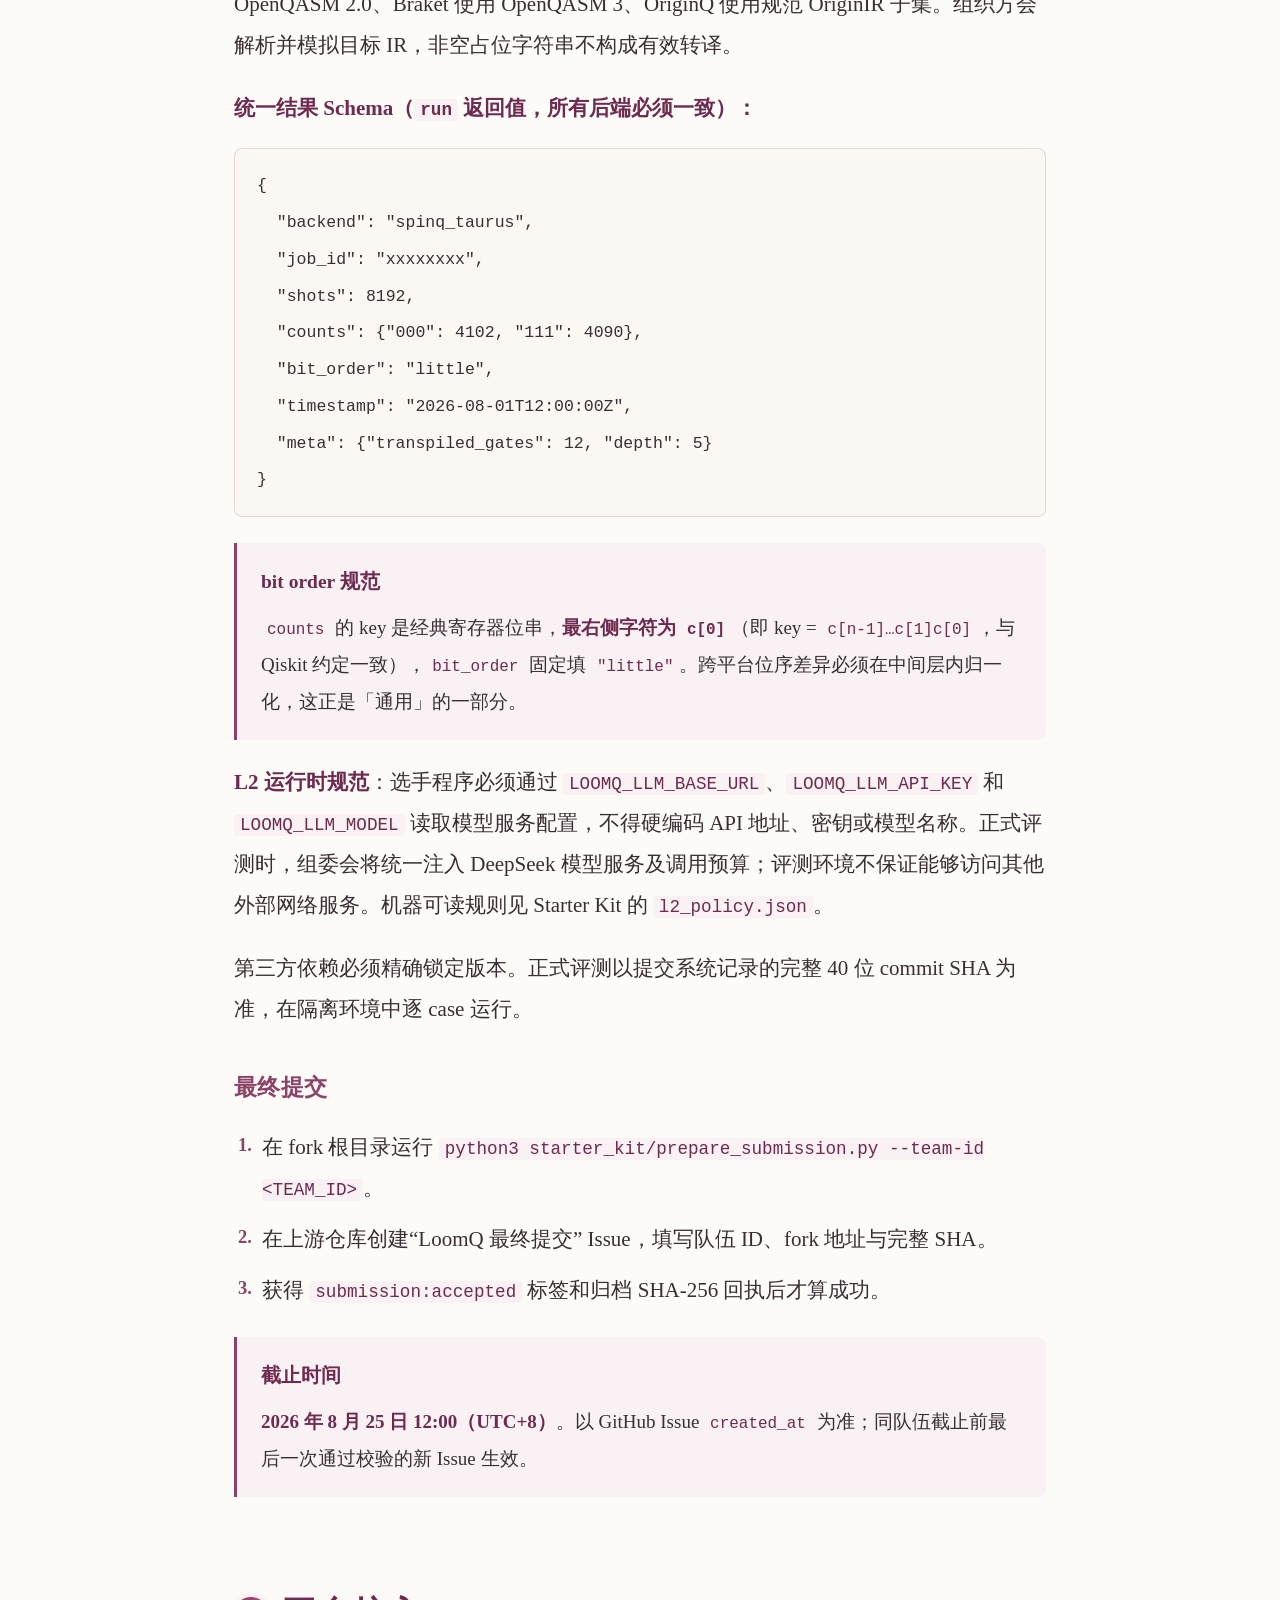
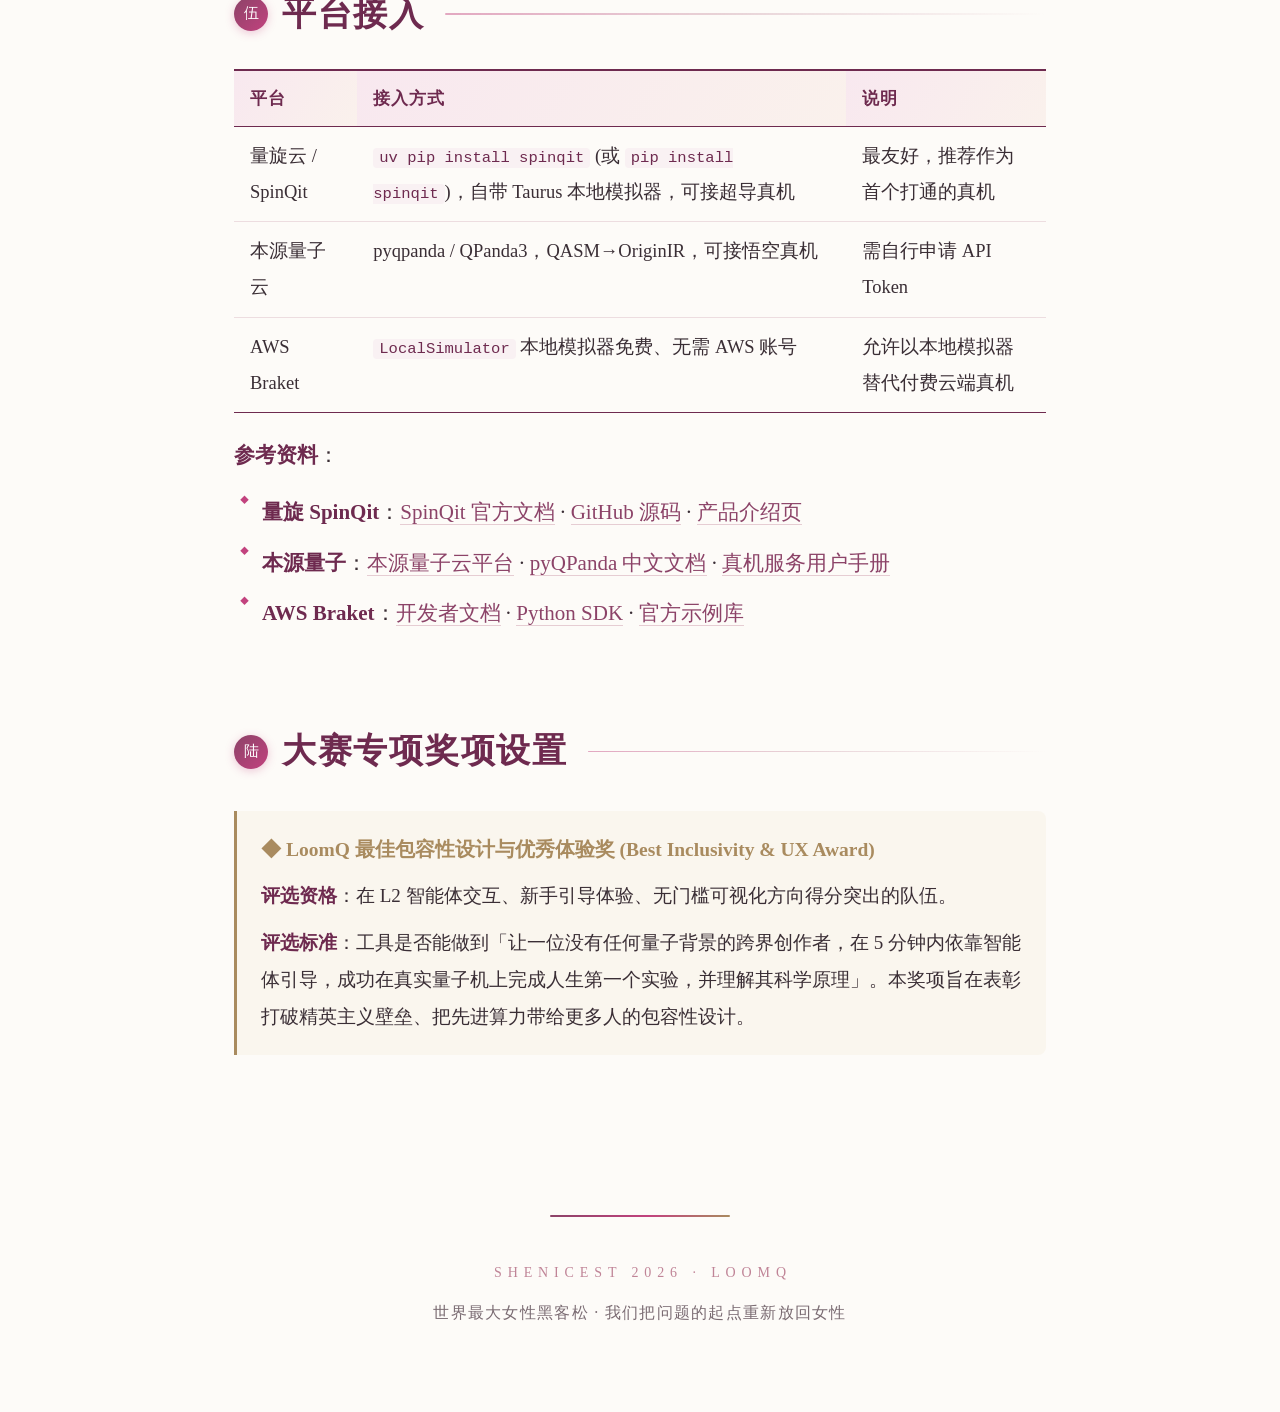
==== commit e834adb0: "fix contest duration through Aug 25" ====
--- a/LoomQ-赛题.html
+++ b/LoomQ-赛题.html
@@ -337,7 +337,7 @@
 
   <dl class="hero-meta">
     <div><dt>赛道</dt><dd>AI 应用 / Agent / 硬核系统</dd></div>
-    <div><dt>时长</dt><dd>96 小时</dd></div>
+    <div><dt>时长</dt><dd>8 月 1 日 — 8 月 25 日（线上赛）</dd></div>
     <div><dt>队伍</dt><dd>1–4 人 · 无需量子背景</dd></div>
   </dl>
 
